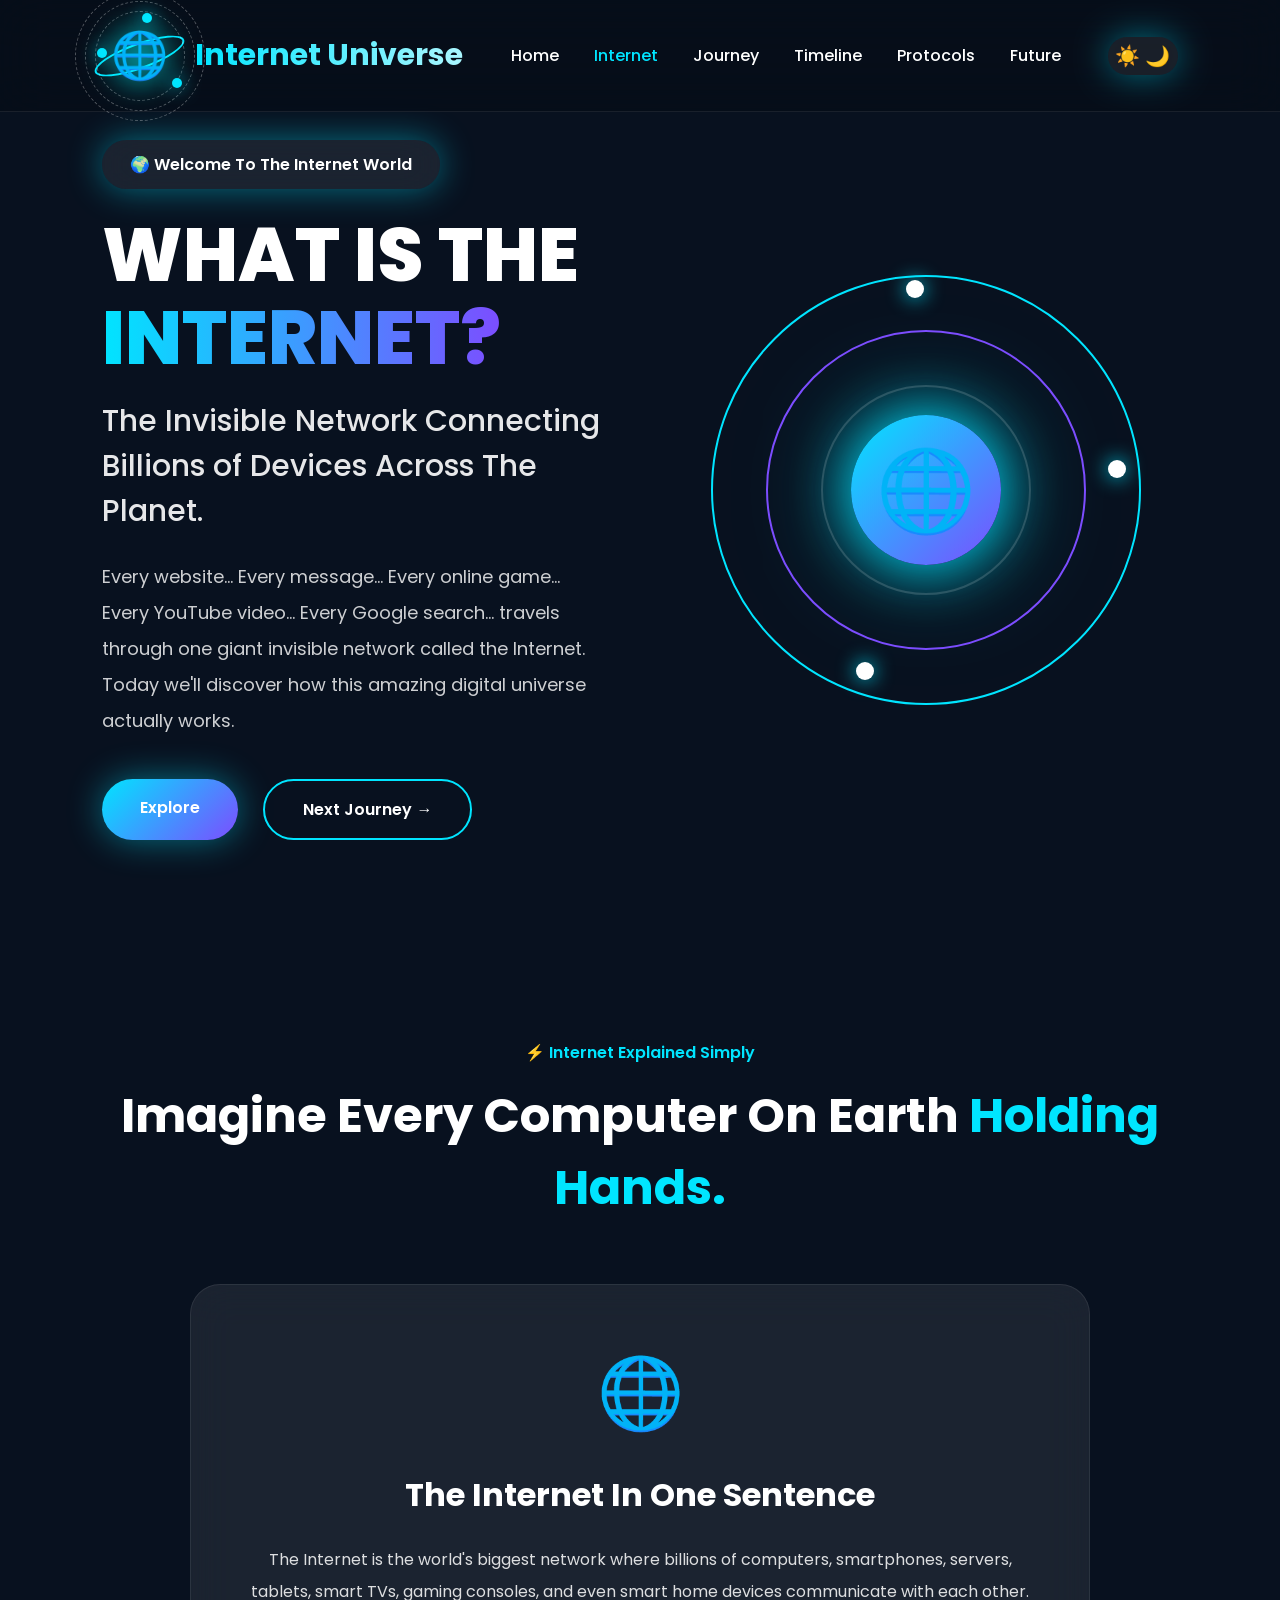
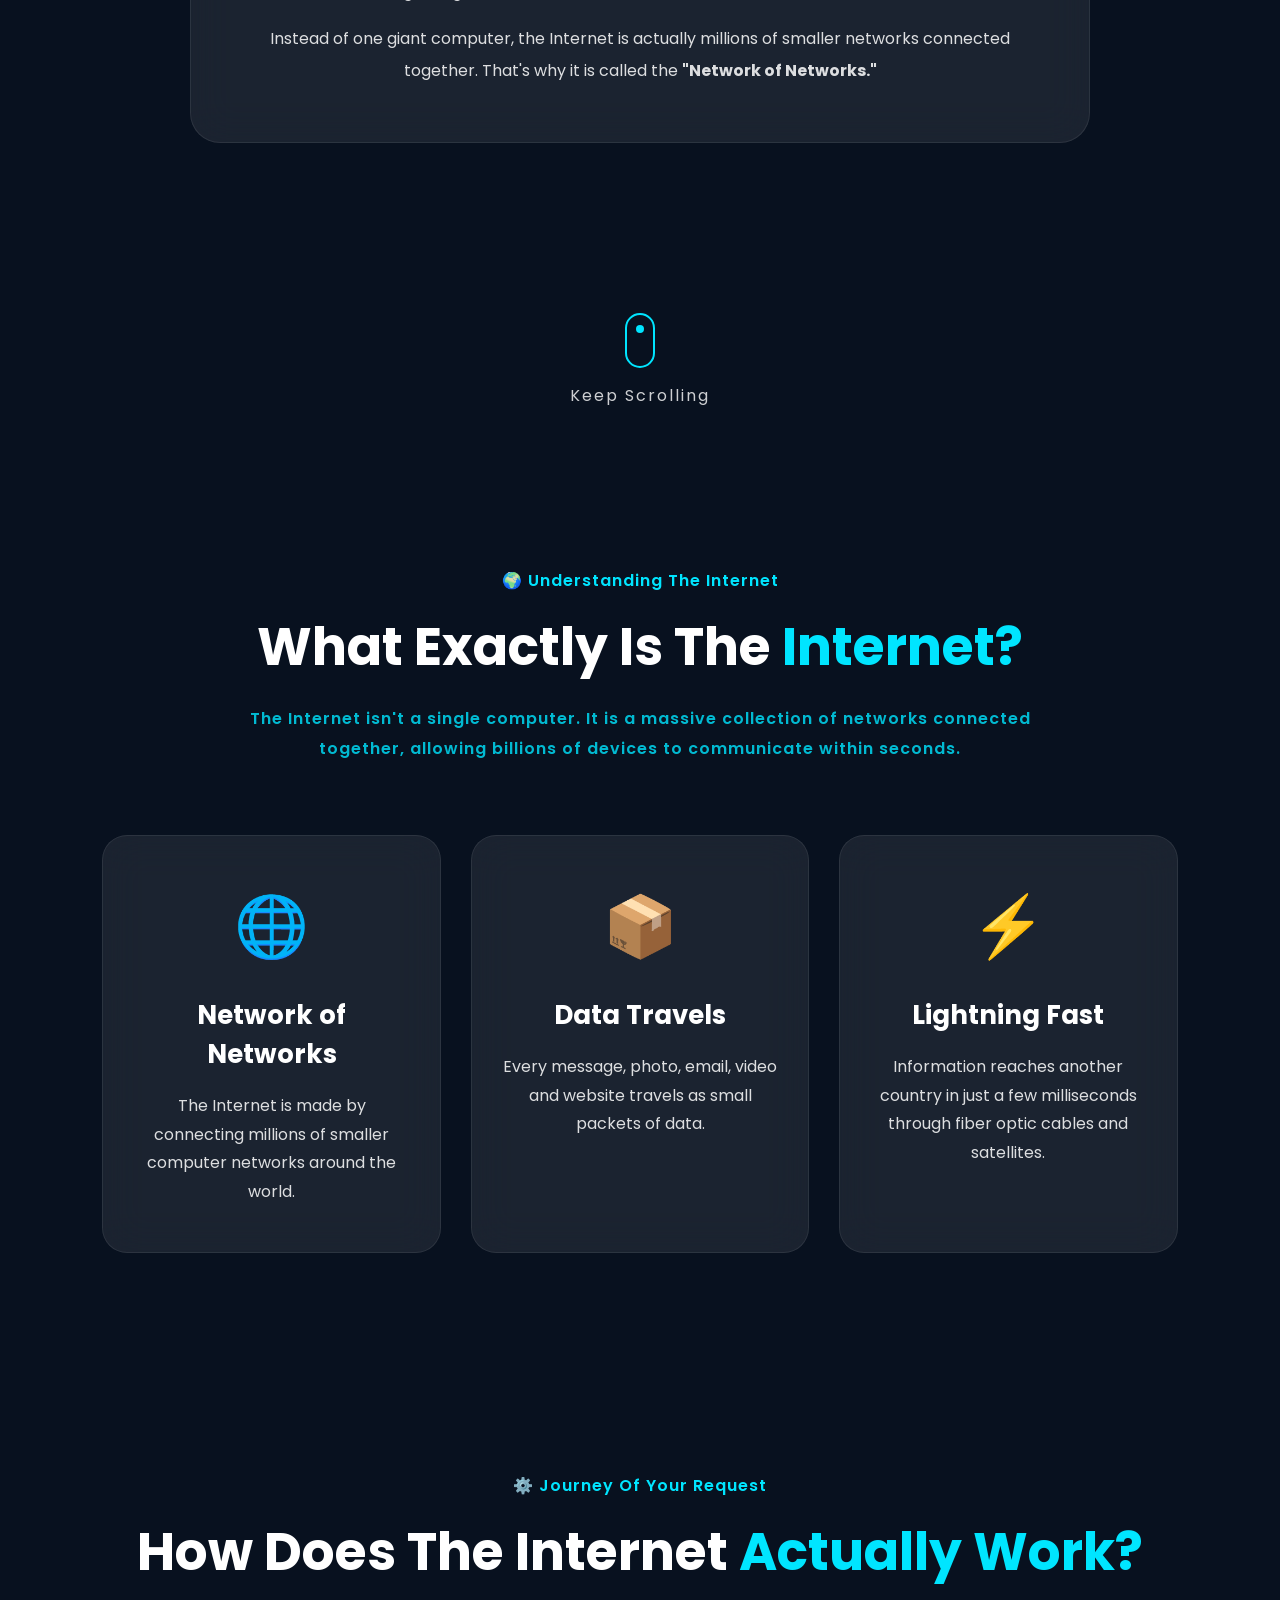
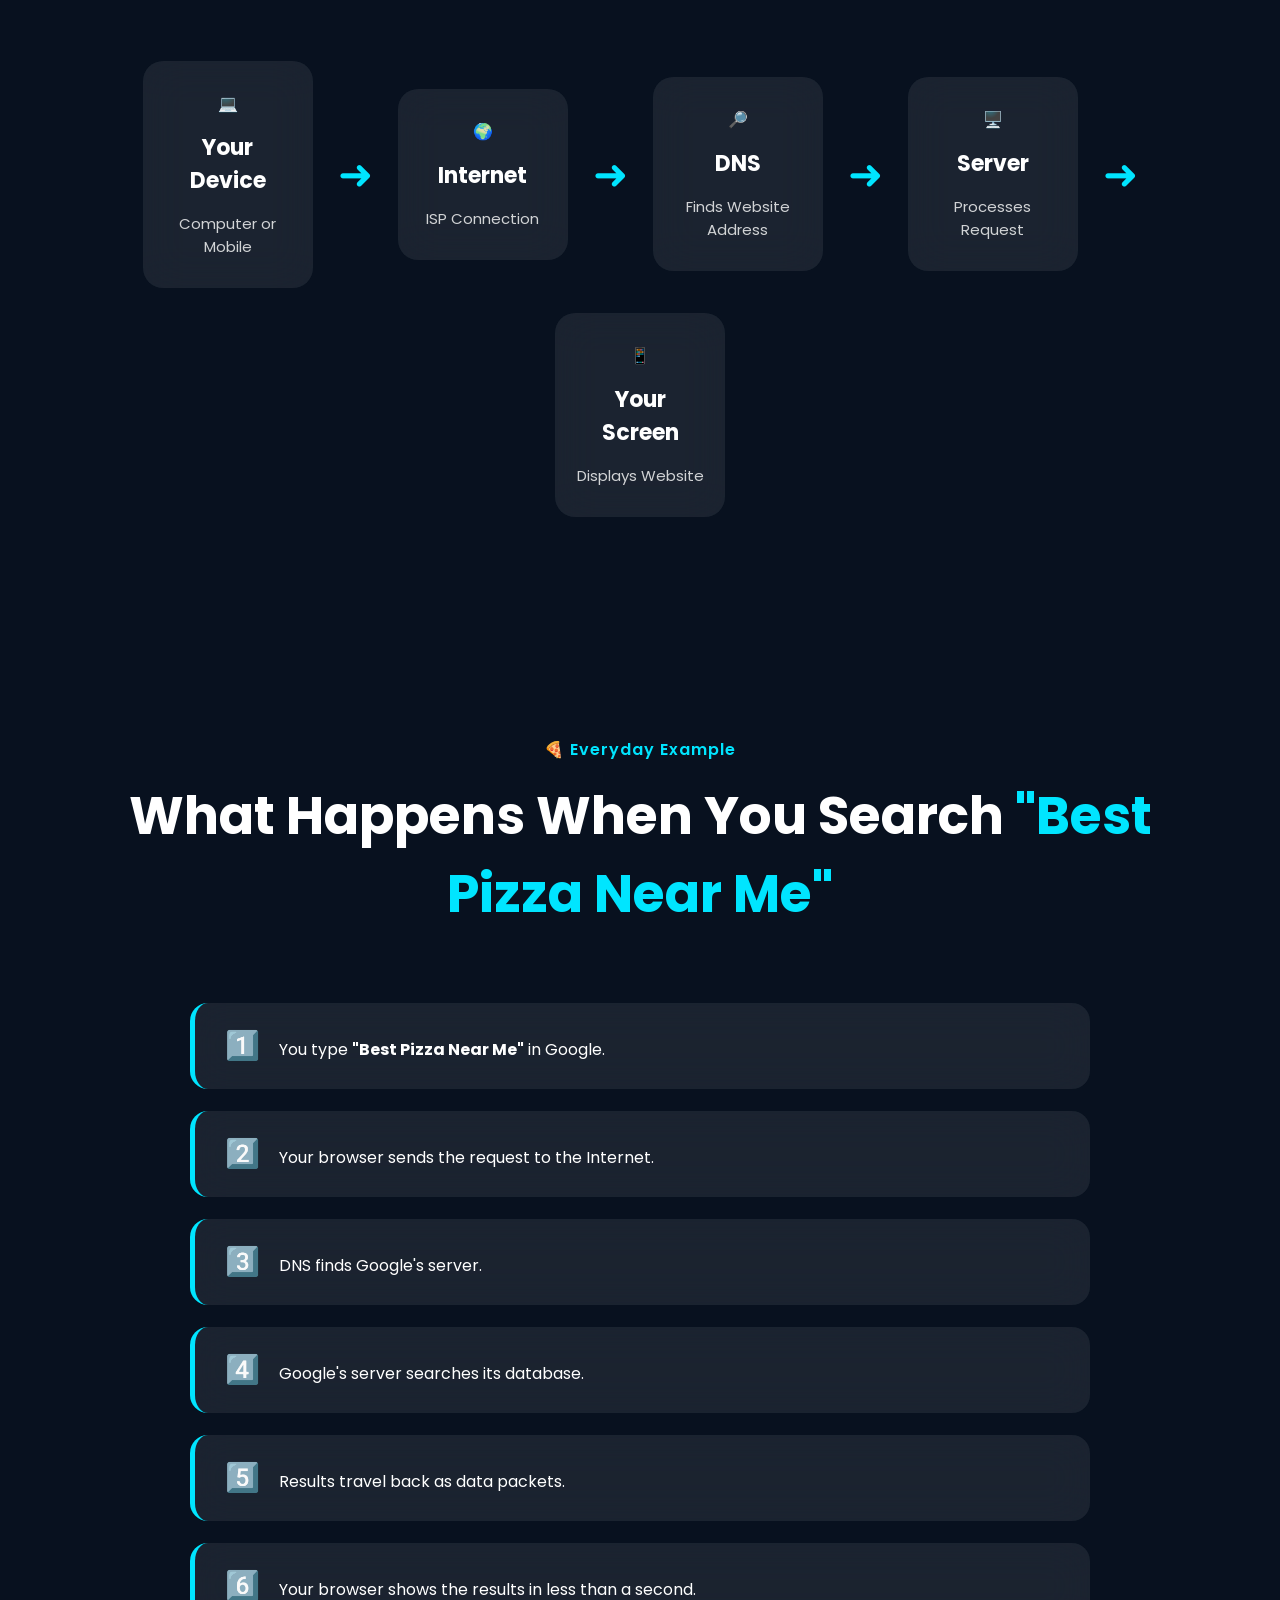
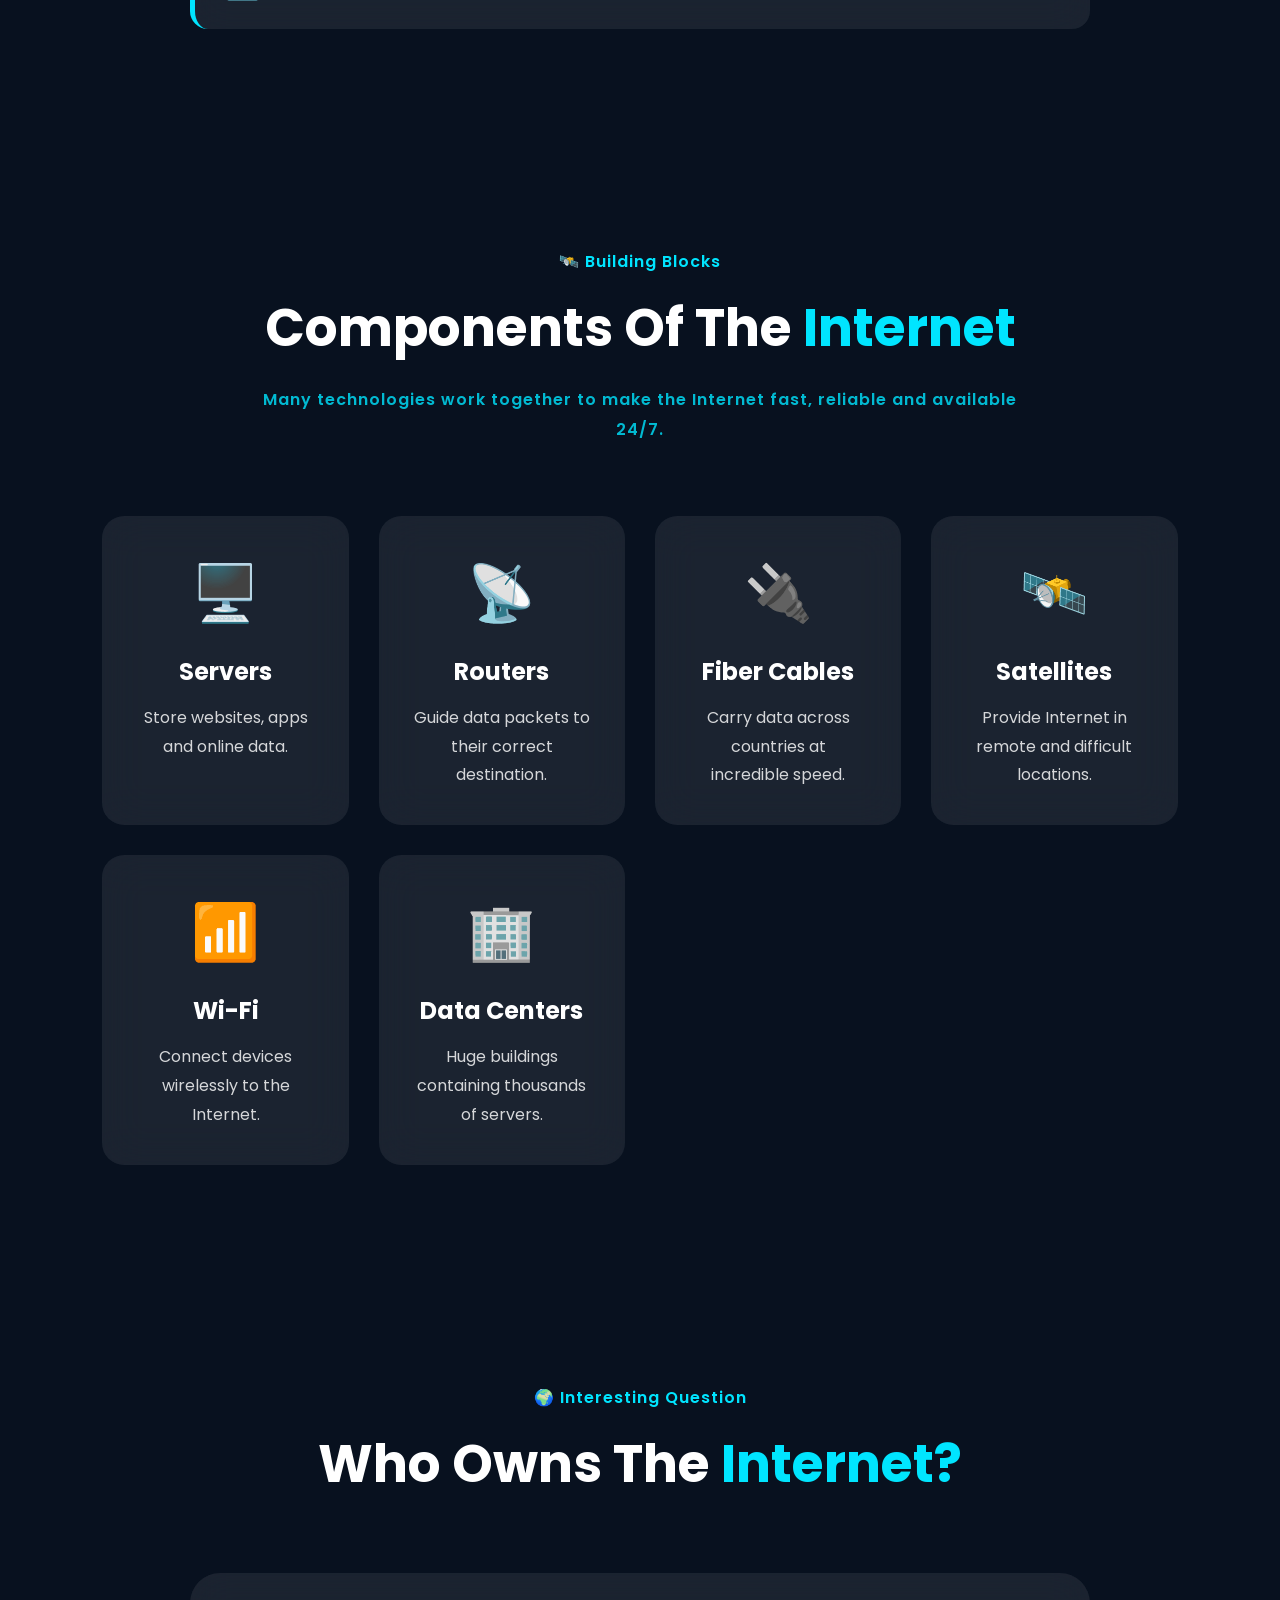
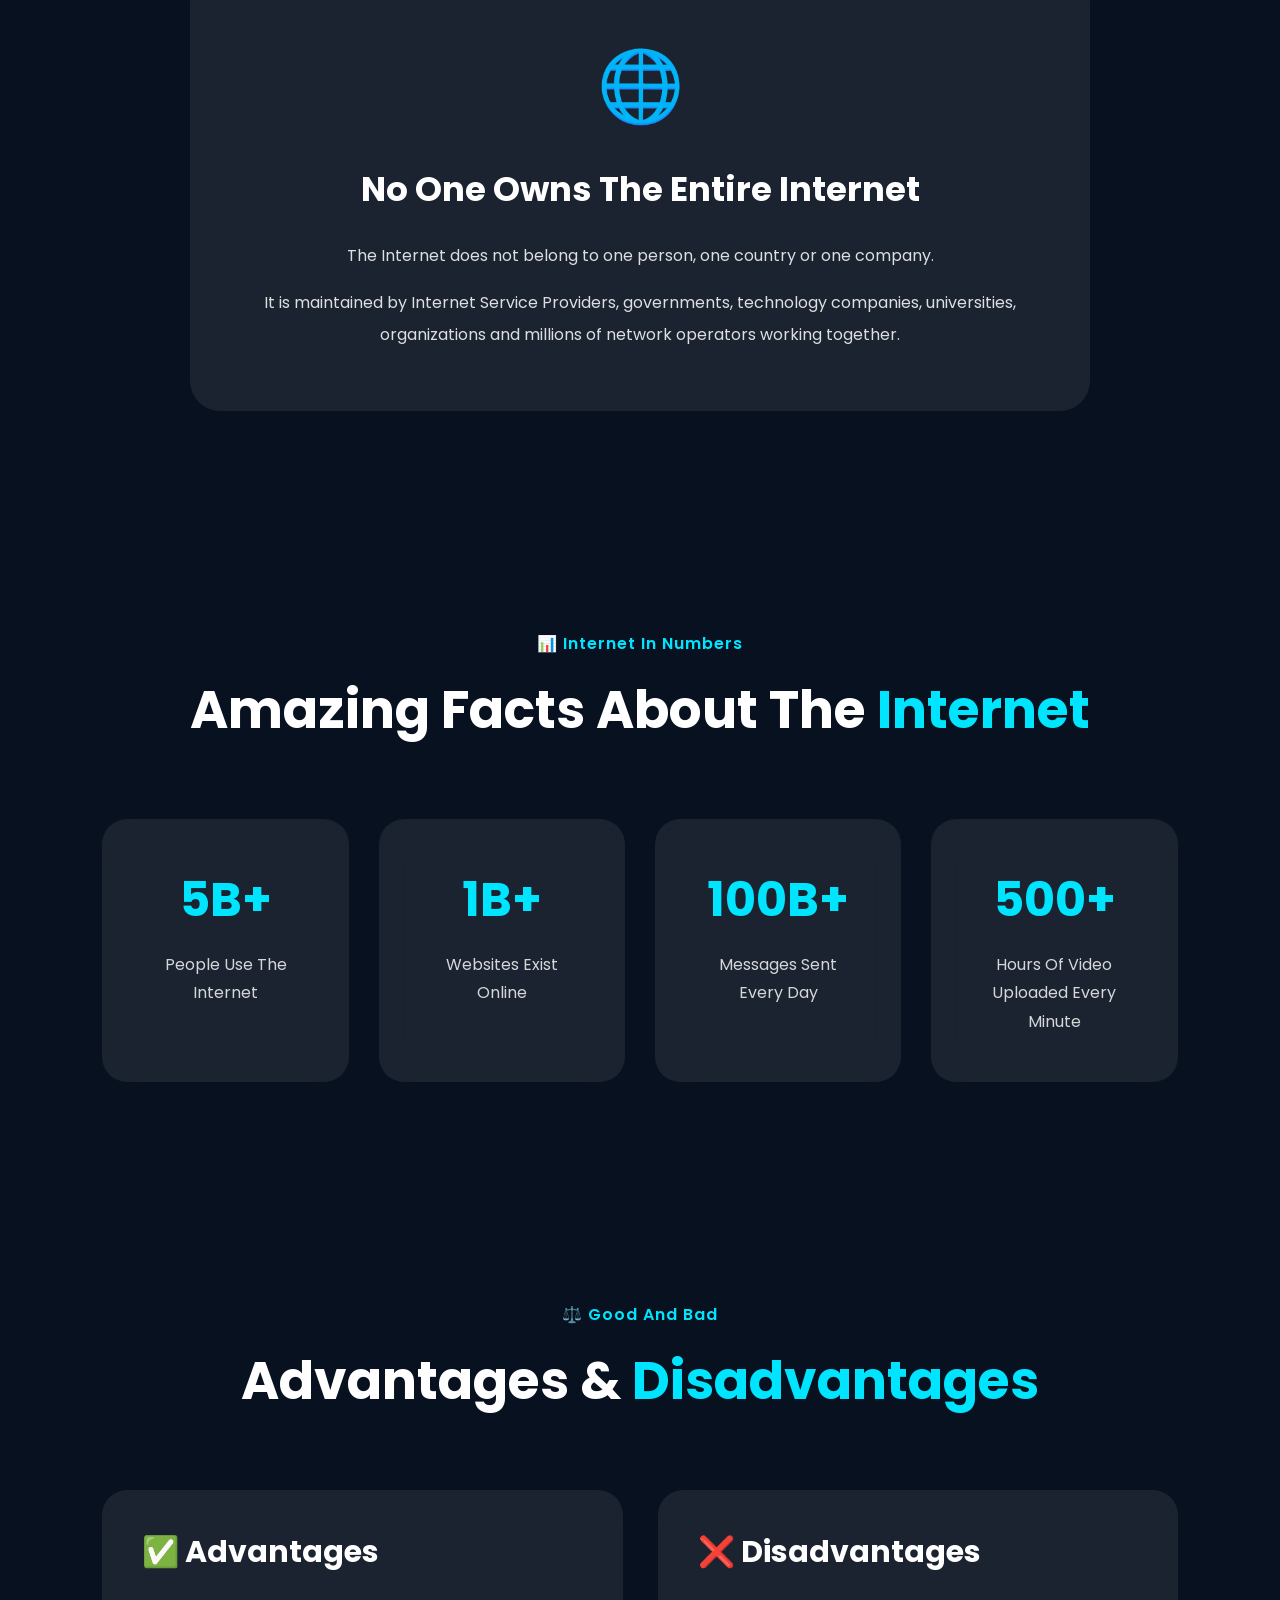
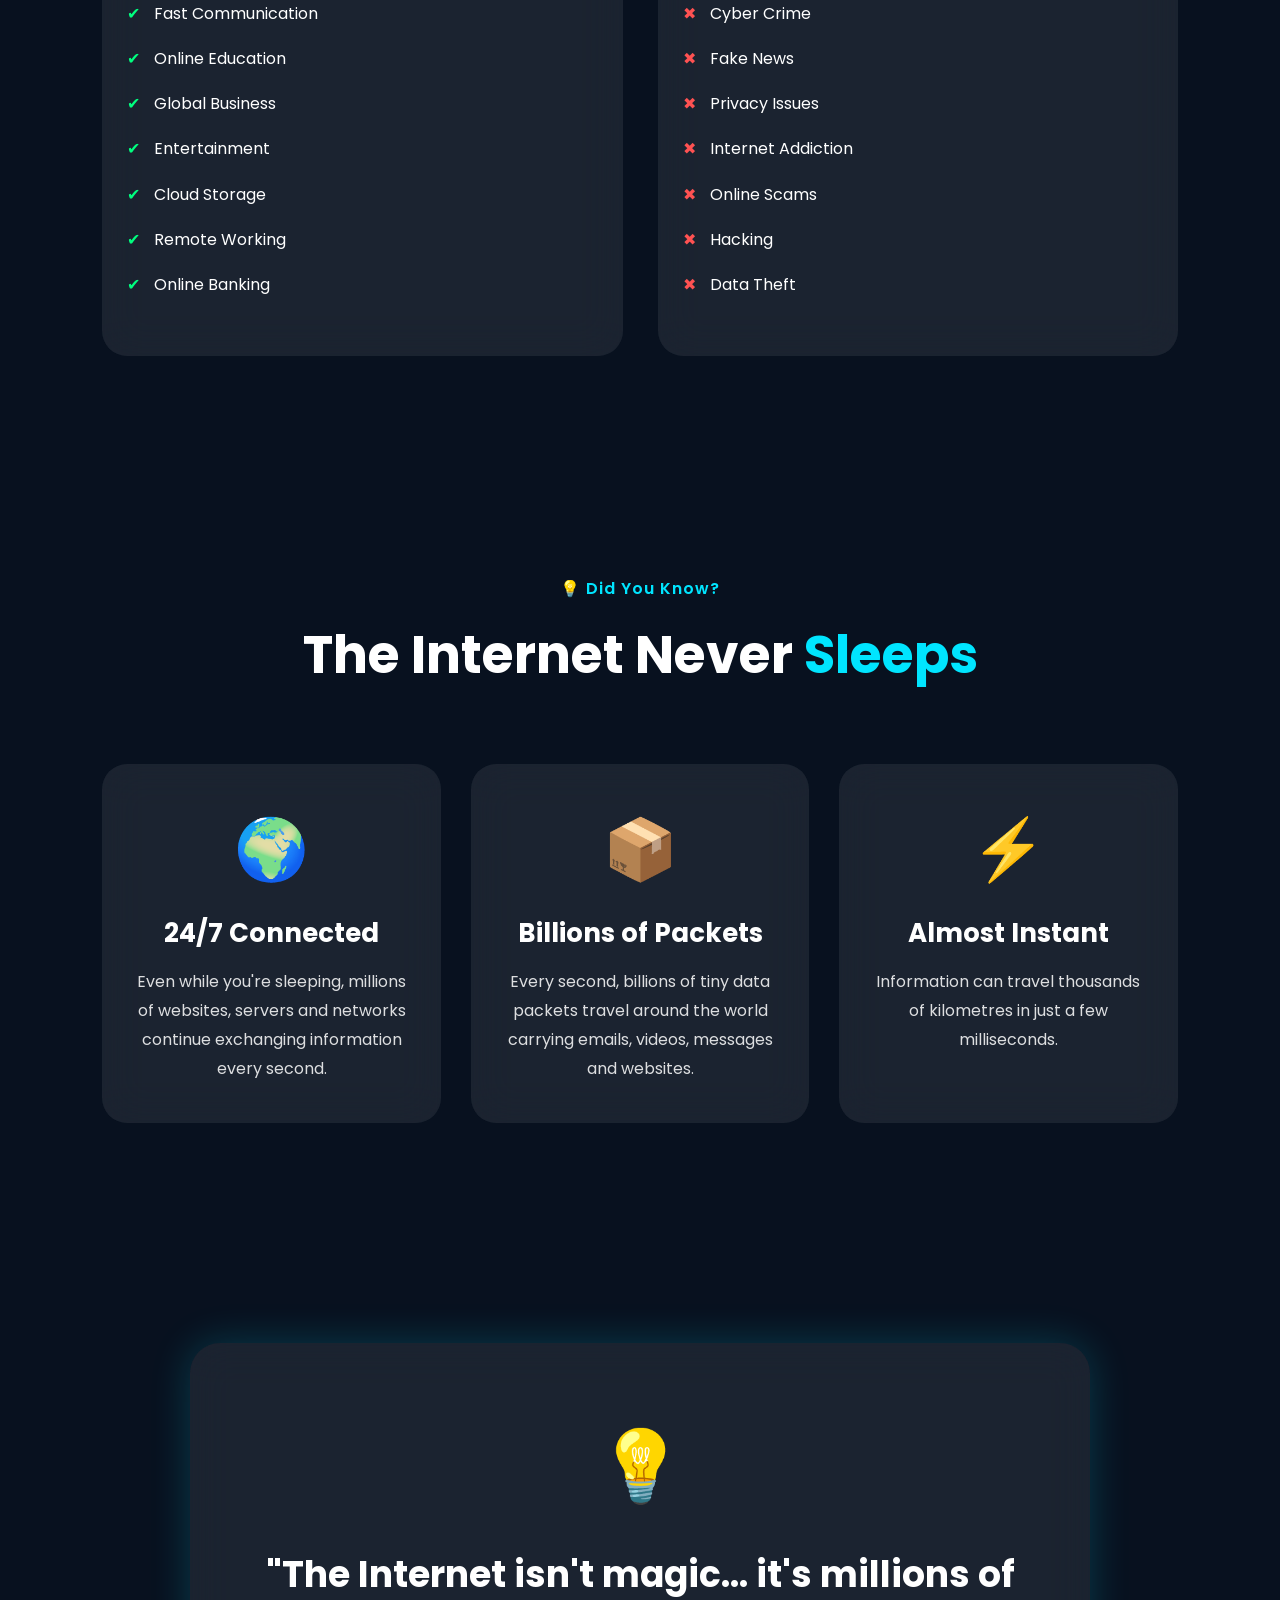
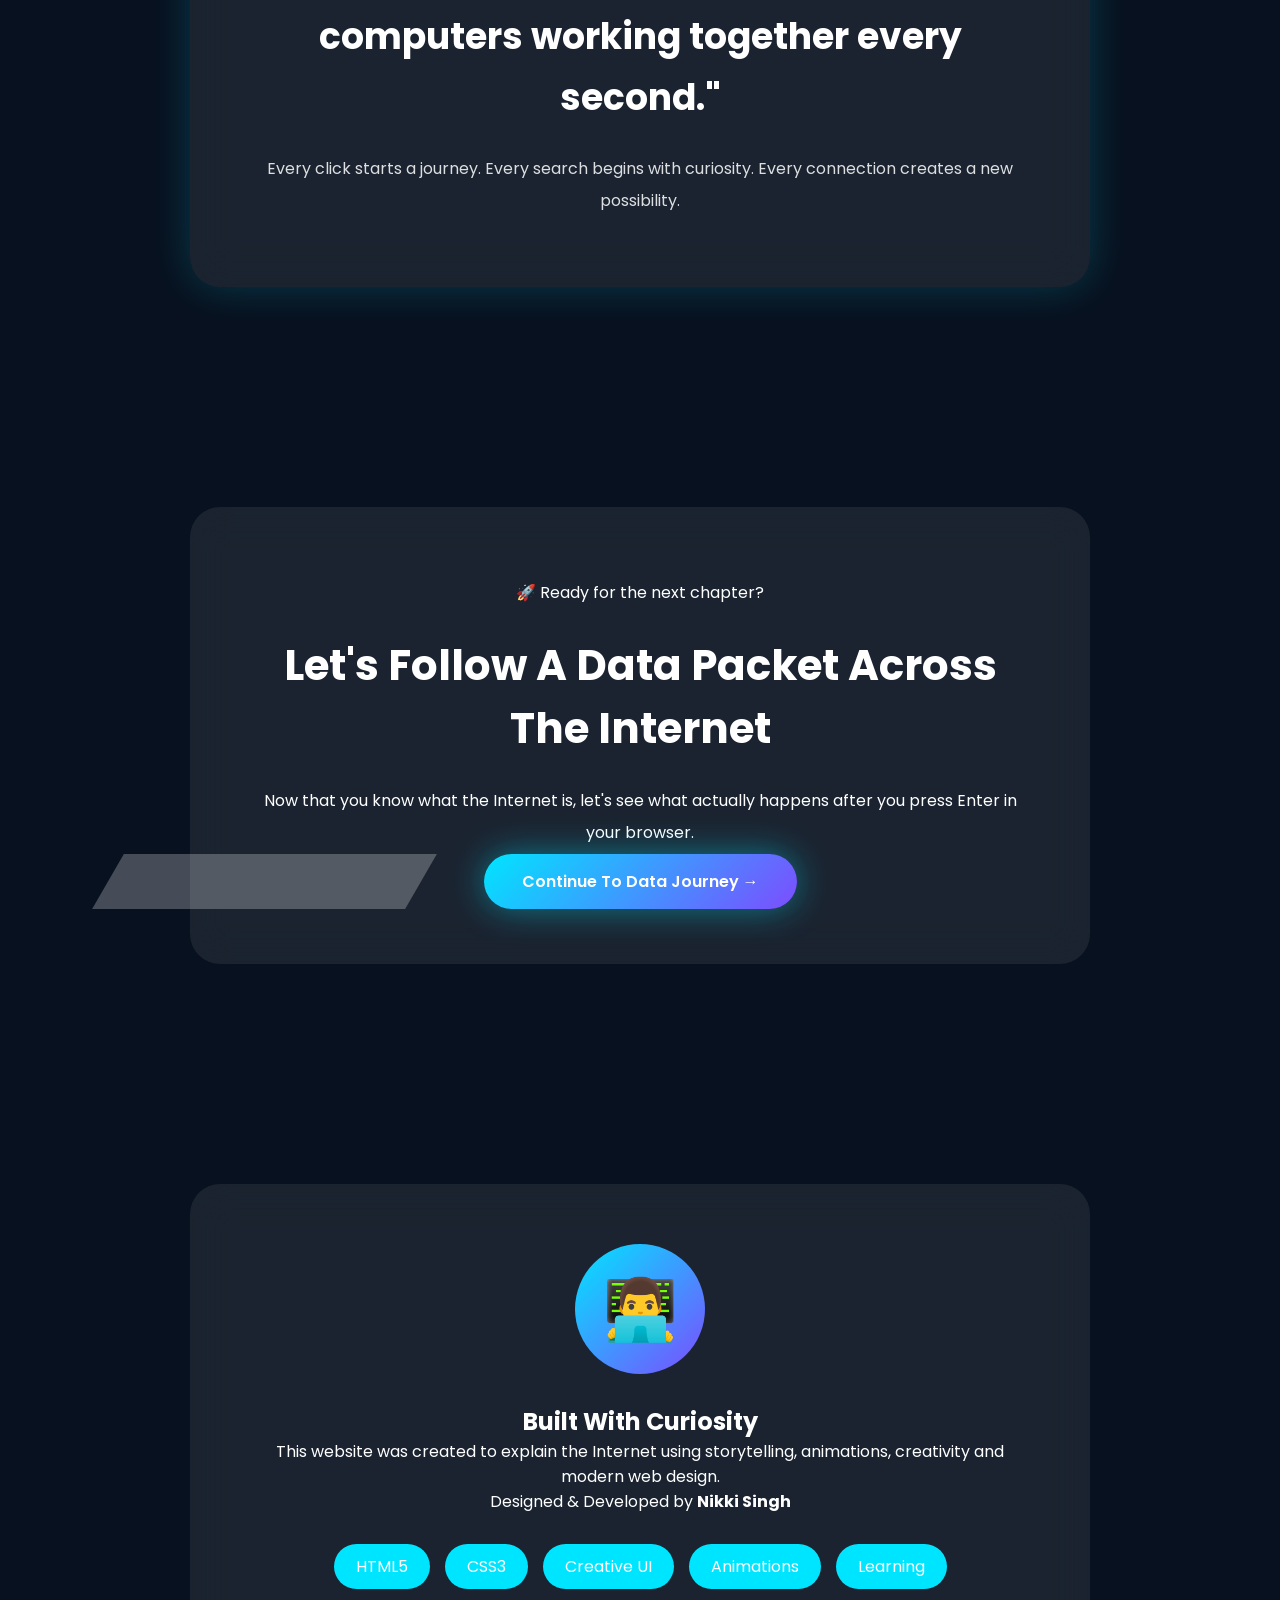
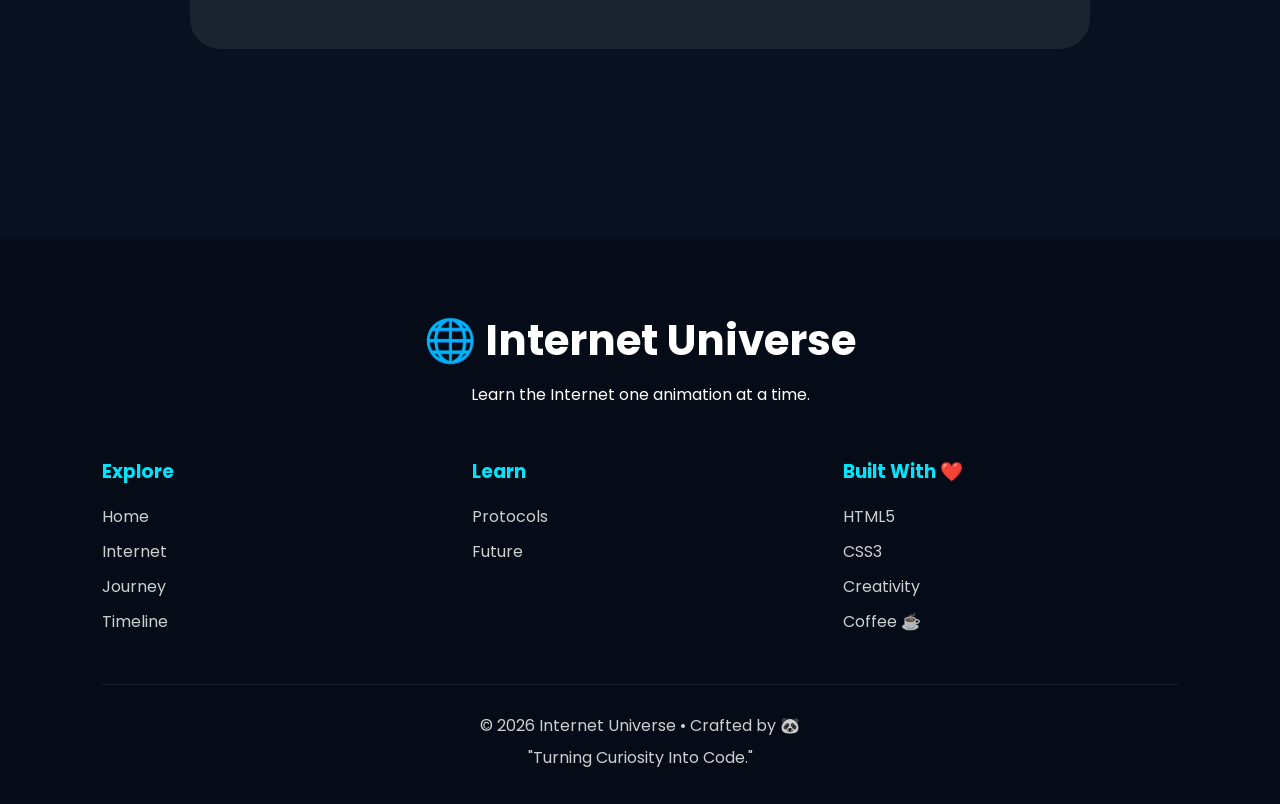
==== about.html @ eafb2537 "Add files via upload" ====
<!DOCTYPE html>
<html lang="en">

<head>
    <meta charset="UTF-8">
    <meta name="viewport" content="width=device-width, initial-scale=1.0">
    <title>What is Internet | Internet Universe</title>

    <link rel="stylesheet" href="about.css">
    <link rel="stylesheet" href="responsive.css">
</head>

<body>

    <!--=========================
            THEME TOGGLE
    ==========================-->

    <input type="checkbox" id="theme">

    <div class="website">

        <!--=========================
                HEADER
        ==========================-->

        <header>

            <nav class="navbar">

                <div class="logo">

                    <div class="planet">

                        <div class="ring"></div>

                        <div class="orbit orbit1"></div>
                        <div class="orbit orbit2"></div>
                        <div class="orbit orbit3"></div>

                        <span class="dot dot1"></span>
                        <span class="dot dot2"></span>
                        <span class="dot dot3"></span>

                        <h2>🌐</h2>

                    </div>

                    <h1>Internet Universe</h1>

                </div>

                <ul>

                    <li><a href="index.html">Home</a></li>

                    <li><a href="about.html" class="active">Internet</a></li>

                    <li><a href="data-travel.html">Journey</a></li>

                    <li><a href="timeline.html">Timeline</a></li>

                    <li><a href="protocols.html">Protocols</a></li>

                    <li><a href="future.html">Future</a></li>

                </ul>

                <label for="theme" class="theme-btn">
                    ☀️ 🌙
                </label>

            </nav>

        </header>

        <!--=========================
            ANIMATED BACKGROUND
        ==========================-->

        <section class="background">

            <span class="star s1"></span>
            <span class="star s2"></span>
            <span class="star s3"></span>
            <span class="star s4"></span>
            <span class="star s5"></span>
            <span class="star s6"></span>
            <span class="star s7"></span>
            <span class="star s8"></span>
            <span class="star s9"></span>
            <span class="star s10"></span>

            <div class="grid"></div>

            <div class="circle c1"></div>
            <div class="circle c2"></div>
            <div class="circle c3"></div>

        </section>

        <!--=========================
                HERO SECTION
        ==========================-->

        <section class="hero">

            <div class="hero-left">

                <p class="tag">
                    🌍 Welcome To The Internet World
                </p>

                <h1>
                    WHAT IS THE
                    <span>INTERNET?</span>
                </h1>

                <h2>
                    The Invisible Network Connecting Billions of Devices Across The Planet.
                </h2>

                <p class="description">

                    Every website...

                    Every message...

                    Every online game...

                    Every YouTube video...

                    Every Google search...

                    travels through one giant invisible network called the Internet.

                    Today we'll discover how this amazing digital universe actually works.

                </p>

                <div class="buttons">

                    <a href="#intro" class="btn explore">
                        Explore
                    </a>

                    <a href="data-travel.html" class="btn learn">
                        Next Journey →
                    </a>

                </div>

            </div>

            <div class="hero-right">

                <div class="internet-logo">

                    <div class="outer-ring"></div>

                    <div class="middle-ring"></div>

                    <div class="inner-ring"></div>

                    <div class="globe">
                        🌐
                    </div>

                    <div class="satellite sat1"></div>
                    <div class="satellite sat2"></div>
                    <div class="satellite sat3"></div>

                </div>

            </div>

        </section>

        <!--=========================
        INTERNET IN ONE SENTENCE
        ==========================-->

        <section class="intro" id="intro">

            <div class="intro-heading">

                <p>⚡ Internet Explained Simply</p>

                <h2>

                    Imagine Every Computer On Earth

                    <span>Holding Hands.</span>

                </h2>

            </div>

            <div class="intro-card">

                <div class="intro-icon">
                    🌐
                </div>

                <h3>
                    The Internet In One Sentence
                </h3>

                <p>

                    The Internet is the world's biggest network where billions of computers,
                    smartphones, servers, tablets, smart TVs, gaming consoles, and even smart
                    home devices communicate with each other.

                </p>

                <p>

                    Instead of one giant computer, the Internet is actually millions of smaller
                    networks connected together. That's why it is called the
                    <strong>"Network of Networks."</strong>

                </p>

            </div>

        </section>

        <!--=========================
            SCROLL INDICATOR
        ==========================-->

        <div class="scroll">

            <span></span>

            <p>Keep Scrolling</p>

        </div>

        <!-- ABOUT PAGE PART 2 STARTS FROM HERE -->
         <!--=========================================
        WHAT IS INTERNET?
==========================================-->

<section class="what-internet">

    <div class="section-heading">

        <p>🌍 Understanding The Internet</p>

        <h2>
            What Exactly Is The
            <span>Internet?</span>
        </h2>

        <p class="section-text">

            The Internet isn't a single computer.

            It is a massive collection of networks connected together,
            allowing billions of devices to communicate within seconds.

        </p>

    </div>

    <div class="internet-grid">

        <div class="internet-card">

            <div class="card-icon">
                🌐
            </div>

            <h3>Network of Networks</h3>

            <p>

                The Internet is made by connecting millions of smaller
                computer networks around the world.

            </p>

        </div>

        <div class="internet-card">

            <div class="card-icon">
                📦
            </div>

            <h3>Data Travels</h3>

            <p>

                Every message,
                photo,
                email,
                video and website
                travels as small packets of data.

            </p>

        </div>

        <div class="internet-card">

            <div class="card-icon">
                ⚡
            </div>

            <h3>Lightning Fast</h3>

            <p>

                Information reaches another country
                in just a few milliseconds through
                fiber optic cables and satellites.

            </p>

        </div>

    </div>

</section>

<!--=========================================
        HOW INTERNET WORKS
==========================================-->

<section class="internet-work">

    <div class="section-heading">

        <p>⚙️ Journey Of Your Request</p>

        <h2>

            How Does The Internet
            <span>Actually Work?</span>

        </h2>

    </div>

    <div class="flow">

        <div class="flow-box">
            💻
            <h3>Your Device</h3>
            <p>Computer or Mobile</p>
        </div>

        <div class="arrow">➜</div>

        <div class="flow-box">
            🌍
            <h3>Internet</h3>
            <p>ISP Connection</p>
        </div>

        <div class="arrow">➜</div>

        <div class="flow-box">
            🔎
            <h3>DNS</h3>
            <p>Finds Website Address</p>
        </div>

        <div class="arrow">➜</div>

        <div class="flow-box">
            🖥️
            <h3>Server</h3>
            <p>Processes Request</p>
        </div>

        <div class="arrow">➜</div>

        <div class="flow-box">
            📱
            <h3>Your Screen</h3>
            <p>Displays Website</p>
        </div>

    </div>

</section>

<!--=========================================
        REAL LIFE EXAMPLE
==========================================-->

<section class="real-example">

    <div class="section-heading">

        <p>🍕 Everyday Example</p>

        <h2>

            What Happens When You Search

            <span>"Best Pizza Near Me"</span>

        </h2>

    </div>

    <div class="example-card">

        <div class="step">
            <span>1️⃣</span>
            You type <b>"Best Pizza Near Me"</b>
            in Google.
        </div>

        <div class="step">
            <span>2️⃣</span>
            Your browser sends the request
            to the Internet.
        </div>

        <div class="step">
            <span>3️⃣</span>
            DNS finds Google's server.
        </div>

        <div class="step">
            <span>4️⃣</span>
            Google's server searches
            its database.
        </div>

        <div class="step">
            <span>5️⃣</span>
            Results travel back as data packets.
        </div>

        <div class="step">
            <span>6️⃣</span>
            Your browser shows the results
            in less than a second.
        </div>

    </div>

</section>

<!--============ PART 3 STARTS HERE ============-->


<!--=========================================
        COMPONENTS OF INTERNET
==========================================-->

<section class="components">

    <div class="section-heading">

        <p>🛰️ Building Blocks</p>

        <h2>
            Components Of The
            <span>Internet</span>
        </h2>

        <p class="section-text">
            Many technologies work together to make the Internet fast,
            reliable and available 24/7.
        </p>

    </div>

    <div class="component-grid">

        <div class="component-card">
            <div class="icon">🖥️</div>
            <h3>Servers</h3>
            <p>Store websites, apps and online data.</p>
        </div>

        <div class="component-card">
            <div class="icon">📡</div>
            <h3>Routers</h3>
            <p>Guide data packets to their correct destination.</p>
        </div>

        <div class="component-card">
            <div class="icon">🔌</div>
            <h3>Fiber Cables</h3>
            <p>Carry data across countries at incredible speed.</p>
        </div>

        <div class="component-card">
            <div class="icon">🛰️</div>
            <h3>Satellites</h3>
            <p>Provide Internet in remote and difficult locations.</p>
        </div>

        <div class="component-card">
            <div class="icon">📶</div>
            <h3>Wi-Fi</h3>
            <p>Connect devices wirelessly to the Internet.</p>
        </div>

        <div class="component-card">
            <div class="icon">🏢</div>
            <h3>Data Centers</h3>
            <p>Huge buildings containing thousands of servers.</p>
        </div>

    </div>

</section>

<!--=========================================
        WHO OWNS INTERNET
==========================================-->

<section class="ownership">

    <div class="section-heading">

        <p>🌍 Interesting Question</p>

        <h2>

            Who Owns The
            <span>Internet?</span>

        </h2>

    </div>

    <div class="owner-card">

        <div class="owner-icon">
            🌐
        </div>

        <h3>No One Owns The Entire Internet</h3>

        <p>

            The Internet does not belong to one person,
            one country or one company.

        </p>

        <p>

            It is maintained by Internet Service Providers,
            governments,
            technology companies,
            universities,
            organizations and millions of network operators
            working together.

        </p>

    </div>

</section>

<!--=========================================
        AMAZING INTERNET FACTS
==========================================-->

<section class="facts">

    <div class="section-heading">

        <p>📊 Internet In Numbers</p>

        <h2>

            Amazing Facts About The

            <span>Internet</span>

        </h2>

    </div>

    <div class="facts-grid">

        <div class="fact-card">

            <h2>5B+</h2>

            <p>People Use The Internet</p>

        </div>

        <div class="fact-card">

            <h2>1B+</h2>

            <p>Websites Exist Online</p>

        </div>

        <div class="fact-card">

            <h2>100B+</h2>

            <p>Messages Sent Every Day</p>

        </div>

        <div class="fact-card">

            <h2>500+</h2>

            <p>Hours Of Video Uploaded Every Minute</p>

        </div>

    </div>

</section>

<!--=========================================
    ADVANTAGES VS DISADVANTAGES
==========================================-->

<section class="pros-cons">

    <div class="section-heading">

        <p>⚖️ Good And Bad</p>

        <h2>

            Advantages &
            <span>Disadvantages</span>

        </h2>

    </div>

    <div class="compare">

        <div class="advantages">

            <h3>✅ Advantages</h3>

            <ul>

                <li>Fast Communication</li>

                <li>Online Education</li>

                <li>Global Business</li>

                <li>Entertainment</li>

                <li>Cloud Storage</li>

                <li>Remote Working</li>

                <li>Online Banking</li>

            </ul>

        </div>

        <div class="disadvantages">

            <h3>❌ Disadvantages</h3>

            <ul>

                <li>Cyber Crime</li>

                <li>Fake News</li>

                <li>Privacy Issues</li>

                <li>Internet Addiction</li>

                <li>Online Scams</li>

                <li>Hacking</li>

                <li>Data Theft</li>

            </ul>

        </div>

    </div>

</section>

<!--=========================
      PART 4 STARTS HERE
==========================-->

<!--=========================================
            DID YOU KNOW?
==========================================-->

<section class="did-you-know">

    <div class="section-heading">

        <p>💡 Did You Know?</p>

        <h2>

            The Internet Never

            <span>Sleeps</span>

        </h2>

    </div>

    <div class="facts-container">

        <div class="fact-box">

            <div class="fact-icon">🌍</div>

            <h3>24/7 Connected</h3>

            <p>

                Even while you're sleeping,
                millions of websites,
                servers and networks continue
                exchanging information every second.

            </p>

        </div>

        <div class="fact-box">

            <div class="fact-icon">📦</div>

            <h3>Billions of Packets</h3>

            <p>

                Every second,
                billions of tiny data packets
                travel around the world carrying
                emails,
                videos,
                messages and websites.

            </p>

        </div>

        <div class="fact-box">

            <div class="fact-icon">⚡</div>

            <h3>Almost Instant</h3>

            <p>

                Information can travel
                thousands of kilometres
                in just a few milliseconds.

            </p>

        </div>

    </div>

</section>

<!--=========================================
            DIGITAL QUOTE
==========================================-->

<section class="digital-quote">

    <div class="quote-box">

        <span class="quote-icon">💡</span>

        <h2>

            "The Internet isn't magic...

            it's millions of computers

            working together

            every second."

        </h2>

        <p>

            Every click starts a journey.

            Every search begins with curiosity.

            Every connection creates a new possibility.

        </p>

    </div>

</section>

<!--=========================================
        CONTINUE JOURNEY
==========================================-->

<section class="next-page">

    <div class="next-card">

        <p>

            🚀 Ready for the next chapter?

        </p>

        <h2>

            Let's Follow A Data Packet

            Across The Internet

        </h2>

        <p>

            Now that you know what the Internet is,
            let's see what actually happens
            after you press Enter in your browser.

        </p>

        <a href="data-travel.html" class="btn explore">

            Continue To Data Journey →

        </a>

    </div>

</section>

<!--=========================================
            DEVELOPER
==========================================-->

<section class="developer">

    <div class="developer-card">

        <div class="developer-avatar">

            👨‍💻

        </div>

        <h2>

            Built With Curiosity

        </h2>

        <p>

            This website was created
            to explain the Internet
            using storytelling,
            animations,
            creativity
            and modern web design.

        </p>

        <p>

            Designed & Developed by

            <strong>Nikki Singh</strong>

        </p>

        <div class="developer-tags">

            <span>HTML5</span>

            <span>CSS3</span>

            <span>Creative UI</span>

            <span>Animations</span>

            <span>Learning</span>

        </div>

    </div>

</section>

<!--=========================================
                FOOTER
==========================================-->

<footer class="footer">

    <div class="footer-top">

        <h2>

            🌐 Internet Universe

        </h2>

        <p>

            Learn the Internet

            one animation at a time.

        </p>

    </div>

    <div class="footer-links">

        <div>

            <h3>Explore</h3>

            <a href="index.html">Home</a>
            <a href="about.html">Internet</a>
            <a href="data-travel.html">Journey</a>
            <a href="timeline.html">Timeline</a>

        </div>

        <div>

            <h3>Learn</h3>

            <a href="protocols.html">Protocols</a>
            <a href="future.html">Future</a>
          

        </div>

        <div>

            <h3>Built With ❤️</h3>

            <p>HTML5</p>
            <p>CSS3</p>
            <p>Creativity</p>
            <p>Coffee ☕</p>

        </div>

    </div>

    <div class="footer-bottom">

        <p>

            © 2026 Internet Universe

            • Crafted by

            <strong>🐼</strong>

        </p>

        <p>

            "Turning Curiosity Into Code."

        </p>

    </div>

</footer>

</div>

</body>

</html>
---- about.css ----
/*=================================
        GOOGLE FONT
=================================*/

@import url('https://fonts.googleapis.com/css2?family=Poppins:wght@300;400;500;600;700;800&display=swap');

/*=================================
            RESET
=================================*/

*{
margin:0;
padding:0;
box-sizing:border-box;
font-family:'Poppins',sans-serif;
scroll-behavior:smooth;
}

body{
overflow-x:hidden;
background:#08111f;
color:#fff;
}

a{
text-decoration:none;
color:inherit;
}

li{
list-style:none;
}

img{
max-width:100%;
display:block;
}

#theme{
display:none;
}

/*=================================
        COLOR VARIABLES
=================================*/

.website{

--bg:#08111f;
--bg2:#071a30;
--text:#ffffff;

--card:rgba(255,255,255,.08);

--main:#00e5ff;

--second:#7c4dff;

--shadow:0 0 35px rgba(0,229,255,.45);

background:linear-gradient(-45deg,#08111f,#102446,#07111f,#0d2242);
background-size:400% 400%;
animation:bgMove 18s linear infinite;

min-height:100vh;
position:relative;
overflow:hidden;

transition:1s;

}

/*=================================
        DAY MODE
=================================*/

#theme:checked~.website{

--bg:#eef9ff;
--bg2:#ffffff;

--text:#111;

--card:rgba(255,255,255,.8);

--main:#0a8cff;

--second:#ff9800;

background:linear-gradient(-45deg,#b8ecff,#ffffff,#dff8ff,#b8ecff);

}

/*=================================
        BODY
=================================*/

.website{

background:var(--bg);

color:var(--text);

}

/*=================================
        HEADER
=================================*/

header{

position:fixed;

top:0;
left:0;

width:100%;

padding:18px 8%;

z-index:1000;

backdrop-filter:blur(25px);

background:rgba(0,0,0,.18);

border-bottom:1px solid rgba(255,255,255,.08);

}

/*=================================
        NAVBAR
=================================*/

.navbar{

display:flex;

justify-content:space-between;

align-items:center;

}

.logo{

display:flex;

align-items:center;

gap:18px;

}

.logo h1{

font-size:30px;

font-weight:700;

background:linear-gradient(90deg,var(--main),#fff,var(--second));

background-size:300%;

-webkit-background-clip:text;

color:transparent;

animation:textGlow 6s linear infinite;

}

/*=================================
        PLANET
=================================*/

.planet{

position:relative;

width:75px;

height:75px;

display:flex;

justify-content:center;

align-items:center;

animation:float 5s ease-in-out infinite;

}

.planet h2{

font-size:46px;

animation:rotate 10s linear infinite;

filter:drop-shadow(0 0 15px cyan);

}

.ring{

position:absolute;

width:95px;

height:26px;

border:2px solid var(--main);

border-radius:50%;

transform:rotate(-20deg);

animation:ringRotate 8s linear infinite;

}

.orbit{

position:absolute;

border:1px dashed rgba(255,255,255,.3);

border-radius:50%;

}

.orbit1{

width:90px;
height:90px;

animation:rotate 10s linear infinite;

}

.orbit2{

width:110px;
height:110px;

animation:rotate 15s linear infinite reverse;

}

.orbit3{

width:130px;
height:130px;

animation:rotate 20s linear infinite;

}

.dot{

position:absolute;

width:10px;
height:10px;

background:var(--main);

border-radius:50%;

box-shadow:0 0 18px var(--main);

}

.dot1{

top:-5px;
left:40px;

}

.dot2{

bottom:5px;
right:-5px;

}

.dot3{

bottom:35px;
left:-5px;

}

/*=================================
        NAV LINKS
=================================*/

.navbar ul{

display:flex;

gap:35px;

}

.navbar a{

position:relative;

font-weight:500;

transition:.4s;

}

.navbar a:hover,

.active{

color:var(--main);

}

.navbar a::after{

content:"";

position:absolute;

left:0;

bottom:-6px;

width:0;

height:2px;

background:var(--main);

transition:.4s;

}

.navbar a:hover::after,

.active::after{

width:100%;

}

/*=================================
        THEME BUTTON
=================================*/

.theme-btn{

width:70px;

height:38px;

display:flex;

justify-content:center;

align-items:center;

cursor:pointer;

border-radius:40px;

background:var(--card);

backdrop-filter:blur(20px);

box-shadow:var(--shadow);

transition:.4s;

font-size:20px;

}

.theme-btn:hover{

transform:scale(1.08);

}

/*=================================
    BACKGROUND
=================================*/

.background{

position:fixed;

inset:0;

overflow:hidden;

pointer-events:none;

z-index:-1;

}

/*=================================
        STARS
=================================*/

.star{

position:absolute;

width:4px;

height:4px;

background:#fff;

border-radius:50%;

animation:twinkle 2s infinite alternate;

}

.s1{top:8%;left:8%;}
.s2{top:16%;left:82%;}
.s3{top:30%;left:22%;}
.s4{top:48%;left:72%;}
.s5{top:65%;left:10%;}
.s6{top:80%;left:55%;}
.s7{top:25%;left:60%;}
.s8{top:90%;left:88%;}
.s9{top:50%;left:35%;}
.s10{top:12%;left:45%;}

/*=================================
        GRID
=================================*/

.grid{

position:absolute;

inset:0;

background-image:

linear-gradient(rgba(255,255,255,.04) 1px,transparent 1px),

linear-gradient(90deg,rgba(255,255,255,.04) 1px,transparent 1px);

background-size:70px 70px;

opacity:.4;

animation:gridMove 12s linear infinite;

}

/*=================================
        GLOW CIRCLES
=================================*/

.circle{

position:absolute;

border-radius:50%;

filter:blur(120px);

opacity:.35;

animation:float 10s ease-in-out infinite;

}

.c1{

width:280px;
height:280px;

background:#00e5ff;

top:80px;
left:-100px;

}

.c2{

width:320px;
height:320px;

background:#7c4dff;

right:-120px;
top:120px;

}

.c3{

width:260px;
height:260px;

background:#00ff99;

left:40%;
bottom:-80px;

}

/*=================================
        HERO
=================================*/

.hero{

min-height:100vh;

display:flex;

justify-content:space-between;

align-items:center;

gap:70px;

padding:140px 8% 80px;

}

.hero-left,
.hero-right{

flex:1;

}

/*=================================
        HERO LEFT
=================================*/

.tag{
display:inline-block;
padding:12px 28px;
border-radius:40px;
background:var(--card);
backdrop-filter:blur(20px);
box-shadow:var(--shadow);
margin-bottom:25px;
font-weight:600;
animation:float 4s ease-in-out infinite;
}

.hero-left h1{
font-size:75px;
line-height:1.1;
margin-bottom:20px;
font-weight:800;
}

.hero-left h1 span{
background:linear-gradient(90deg,var(--main),var(--second));
-webkit-background-clip:text;
color:transparent;
}

.hero-left h2{
font-size:30px;
font-weight:500;
margin-bottom:25px;
opacity:.9;
}

.description{
font-size:18px;
line-height:2;
opacity:.8;
margin-bottom:40px;
max-width:650px;
}

/*=================================
        BUTTONS
=================================*/

.buttons{
display:flex;
gap:25px;
flex-wrap:wrap;
}

.btn{
padding:16px 38px;
border-radius:50px;
font-weight:600;
transition:.45s;
position:relative;
overflow:hidden;
}

.explore{
background:linear-gradient(135deg,var(--main),var(--second));
color:#fff;
box-shadow:var(--shadow);
}

.learn{
border:2px solid var(--main);
}

.btn:hover{
transform:translateY(-8px);
box-shadow:0 0 35px var(--main);
}

.btn::before{
content:"";
position:absolute;
left:-120%;
top:0;
width:100%;
height:100%;
background:rgba(255,255,255,.25);
transform:skewX(-30deg);
transition:.7s;
}

.btn:hover::before{
left:130%;
}

/*=================================
        HERO RIGHT
=================================*/

.hero-right{
display:flex;
justify-content:center;
align-items:center;
}

.internet-logo{
position:relative;
width:460px;
height:460px;
display:flex;
justify-content:center;
align-items:center;
animation:float 5s ease-in-out infinite;
}

/*=================================
        ROTATING RINGS
=================================*/

.outer-ring,
.middle-ring,
.inner-ring{
position:absolute;
border-radius:50%;
border:2px solid rgba(255,255,255,.15);
}

.outer-ring{
width:430px;
height:430px;
animation:rotate 18s linear infinite;
border-color:var(--main);
}

.middle-ring{
width:320px;
height:320px;
animation:rotateReverse 12s linear infinite;
border-color:var(--second);
}

.inner-ring{
width:210px;
height:210px;
animation:rotate 8s linear infinite;
}

/*=================================
        GLOBE
=================================*/

.globe{
width:150px;
height:150px;
border-radius:50%;
display:flex;
justify-content:center;
align-items:center;
font-size:80px;
background:linear-gradient(135deg,var(--main),var(--second));
box-shadow:
0 0 60px var(--main),
0 0 120px rgba(0,229,255,.4);
animation:rotate 12s linear infinite;
}

/*=================================
        SATELLITES
=================================*/

.satellite{
position:absolute;
width:18px;
height:18px;
background:#fff;
border-radius:50%;
box-shadow:0 0 20px var(--main);
}

.sat1{
top:20px;
left:210px;
animation:orbit1 8s linear infinite;
}

.sat2{
right:30px;
top:200px;
animation:orbit2 12s linear infinite;
}

.sat3{
bottom:40px;
left:160px;
animation:orbit3 10s linear infinite;
}

/*=================================
        INTRO
=================================*/

.intro{
padding:120px 8%;
}

.intro-heading{
text-align:center;
margin-bottom:60px;
}

.intro-heading p{
color:var(--main);
margin-bottom:15px;
font-weight:600;
}

.intro-heading h2{
font-size:48px;
}

.intro-heading span{
color:var(--main);
}

.intro-card{
max-width:900px;
margin:auto;
padding:55px;
background:var(--card);
backdrop-filter:blur(20px);
border-radius:30px;
text-align:center;
border:1px solid rgba(255,255,255,.08);
transition:.5s;
}

.intro-card:hover{
transform:translateY(-12px);
box-shadow:0 0 40px rgba(0,229,255,.35);
}

.intro-icon{
font-size:70px;
margin-bottom:25px;
animation:float 5s infinite;
}

.intro-card h3{
font-size:32px;
margin-bottom:25px;
}

.intro-card p{
line-height:2;
margin-top:15px;
opacity:.85;
}

/*=================================
      SCROLL INDICATOR
=================================*/

.scroll{
display:flex;
flex-direction:column;
align-items:center;
margin:50px 0;
animation:float 3s infinite;
}

.scroll span{
width:30px;
height:55px;
border:2px solid var(--main);
border-radius:30px;
position:relative;
}

.scroll span::before{
content:"";
position:absolute;
width:8px;
height:8px;
background:var(--main);
left:50%;
top:10px;
transform:translateX(-50%);
border-radius:50%;
animation:scrollDown 2s infinite;
}

.scroll p{
margin-top:15px;
opacity:.8;
letter-spacing:2px;
}


/*=================================
      COMMON SECTION
=================================*/

section{
padding:110px 8%;
position:relative;
}

.section-heading{
text-align:center;
margin-bottom:70px;
}

.section-heading p{
color:var(--main);
font-weight:600;
letter-spacing:1px;
margin-bottom:15px;
}

.section-heading h2{
font-size:52px;
margin-bottom:18px;
}

.section-heading h2 span{
color:var(--main);
}

.section-text{
max-width:800px;
margin:auto;
line-height:1.9;
opacity:.8;
}

/*=================================
      WHAT IS INTERNET
=================================*/

.internet-grid{
display:grid;
grid-template-columns:repeat(auto-fit,minmax(280px,1fr));
gap:30px;
}

.internet-card{
background:var(--card);
padding:45px 30px;
border-radius:25px;
backdrop-filter:blur(20px);
text-align:center;
transition:.5s;
border:1px solid rgba(255,255,255,.08);
position:relative;
overflow:hidden;
}

.internet-card:hover{
transform:translateY(-15px);
box-shadow:0 0 40px rgba(0,229,255,.4);
}

.card-icon{
font-size:60px;
margin-bottom:25px;
animation:float 5s infinite;
}

.internet-card h3{
font-size:26px;
margin-bottom:18px;
}

.internet-card p{
line-height:1.8;
opacity:.85;
}

.internet-card::before{
content:"";
position:absolute;
width:250%;
height:250%;
background:linear-gradient(45deg,transparent,rgba(255,255,255,.18),transparent);
top:-250%;
left:-250%;
transition:.8s;
transform:rotate(35deg);
}

.internet-card:hover::before{
top:100%;
left:100%;
}

/*=================================
      HOW INTERNET WORKS
=================================*/

.flow{
display:flex;
justify-content:center;
align-items:center;
flex-wrap:wrap;
gap:25px;
}

.flow-box{
width:170px;
padding:30px 20px;
background:var(--card);
border-radius:20px;
text-align:center;
backdrop-filter:blur(20px);
transition:.5s;
}

.flow-box:hover{
transform:translateY(-12px) scale(1.05);
box-shadow:0 0 30px var(--main);
}

.flow-box h3{
margin:15px 0;
font-size:22px;
}

.flow-box p{
opacity:.8;
font-size:15px;
}

.arrow{
font-size:42px;
color:var(--main);
animation:float 2s infinite;
}

/*=================================
      REAL LIFE EXAMPLE
=================================*/

.example-card{
max-width:900px;
margin:auto;
display:grid;
gap:22px;
}

.step{
background:var(--card);
padding:22px 30px;
border-radius:18px;
backdrop-filter:blur(20px);
transition:.4s;
border-left:5px solid var(--main);
}

.step:hover{
transform:translateX(15px);
box-shadow:0 0 30px rgba(0,229,255,.35);
}

.step span{
font-size:28px;
margin-right:15px;
}

/*=================================
      COMPONENTS
=================================*/

.component-grid{
display:grid;
grid-template-columns:repeat(auto-fit,minmax(220px,1fr));
gap:30px;
}

.component-card{
background:var(--card);
padding:35px;
border-radius:22px;
text-align:center;
transition:.5s;
backdrop-filter:blur(20px);
}

.component-card:hover{
transform:translateY(-12px);
box-shadow:0 0 35px var(--main);
}

.component-card .icon{
font-size:55px;
margin-bottom:20px;
animation:float 5s infinite;
}

.component-card h3{
margin-bottom:15px;
font-size:24px;
}

.component-card p{
opacity:.82;
line-height:1.8;
}

/*=================================
      OWNER CARD
=================================*/

.owner-card{
max-width:900px;
margin:auto;
padding:60px;
background:var(--card);
border-radius:30px;
text-align:center;
backdrop-filter:blur(20px);
transition:.5s;
}

.owner-card:hover{
transform:translateY(-10px);
box-shadow:0 0 40px rgba(0,229,255,.35);
}

.owner-icon{
font-size:70px;
margin-bottom:25px;
animation:float 5s infinite;
}

.owner-card h3{
font-size:34px;
margin-bottom:25px;
}

.owner-card p{
line-height:2;
margin-top:15px;
opacity:.85;
}

/*=================================
      FACTS
=================================*/

.facts-grid{
display:grid;
grid-template-columns:repeat(auto-fit,minmax(220px,1fr));
gap:30px;
}

.fact-card{
padding:45px;
border-radius:25px;
background:var(--card);
text-align:center;
backdrop-filter:blur(20px);
transition:.5s;
}

.fact-card:hover{
transform:translateY(-12px);
box-shadow:0 0 40px var(--main);
}

.fact-card h2{
font-size:48px;
color:var(--main);
margin-bottom:15px;
}

.fact-card p{
opacity:.82;
line-height:1.8;
}

/*=================================
      ADVANTAGES
=================================*/

.compare{
display:grid;
grid-template-columns:repeat(auto-fit,minmax(320px,1fr));
gap:35px;
}

.advantages,
.disadvantages{
background:var(--card);
padding:40px;
border-radius:25px;
backdrop-filter:blur(20px);
transition:.5s;
}

.advantages:hover,
.disadvantages:hover{
transform:translateY(-10px);
box-shadow:0 0 35px rgba(0,229,255,.35);
}

.advantages h3,
.disadvantages h3{
font-size:30px;
margin-bottom:25px;
}

.advantages li,
.disadvantages li{
margin:18px 0;
padding-left:12px;
line-height:1.7;
position:relative;
}

.advantages li::before{
content:"✔";
color:#00ff7f;
position:absolute;
left:-15px;
}

.disadvantages li::before{
content:"✖";
color:#ff5252;
position:absolute;
left:-15px;
}

/*=================================
      DID YOU KNOW
=================================*/

.facts-container{
display:grid;
grid-template-columns:repeat(auto-fit,minmax(280px,1fr));
gap:30px;
}

.fact-box{
padding:40px 30px;
background:var(--card);
border-radius:25px;
text-align:center;
backdrop-filter:blur(20px);
transition:.5s;
}

.fact-box:hover{
transform:translateY(-12px);
box-shadow:0 0 35px var(--main);
}

.fact-icon{
font-size:60px;
margin-bottom:20px;
animation:float 5s infinite;
}

.fact-box h3{
margin-bottom:15px;
font-size:26px;
}

.fact-box p{
line-height:1.8;
opacity:.85;
}

/*=================================
      DIGITAL QUOTE
=================================*/

.quote-box{
max-width:900px;
margin:auto;
padding:70px 50px;
text-align:center;
background:var(--card);
border-radius:30px;
backdrop-filter:blur(20px);
box-shadow:0 0 40px rgba(0,229,255,.2);
}

.quote-icon{
font-size:70px;
display:block;
margin-bottom:25px;
animation:float 5s infinite;
}

.quote-box h2{
font-size:36px;
line-height:1.7;
margin-bottom:25px;
}

.quote-box p{
line-height:2;
opacity:.85;
}

/*=================================
      NEXT PAGE
=================================*/

.next-card{
max-width:900px;
margin:auto;
padding:70px;
text-align:center;
background:var(--card);
border-radius:30px;
backdrop-filter:blur(20px);
transition:.5s;
}

.next-card:hover{
transform:translateY(-12px);
box-shadow:0 0 40px var(--main);
}

.next-card h2{
font-size:42px;
margin:25px 0;
}

.next-card p{
line-height:2;
margin-bottom:20px;
}

/*=================================
      DEVELOPER
=================================*/

.developer-card{
max-width:900px;
margin:auto;
padding:60px;
text-align:center;
background:var(--card);
border-radius:30px;
backdrop-filter:blur(20px);
transition:.5s;
}

.developer-card:hover{
transform:translateY(-10px);
box-shadow:0 0 40px var(--main);
}

.developer-avatar{
width:130px;
height:130px;
margin:auto;
border-radius:50%;
display:flex;
justify-content:center;
align-items:center;
font-size:60px;
background:linear-gradient(135deg,var(--main),var(--second));
margin-bottom:30px;
animation:float 5s infinite;
}

.developer-tags{
display:flex;
justify-content:center;
gap:15px;
flex-wrap:wrap;
margin-top:30px;
}

.developer-tags span{
padding:10px 22px;
border-radius:40px;
background:var(--main);
color:#fff;
transition:.4s;
}

.developer-tags span:hover{
transform:translateY(-6px);
background:var(--second);
}

/*=================================
      FOOTER
=================================*/

.footer{
padding:70px 8% 30px;
background:rgba(0,0,0,.25);
backdrop-filter:blur(20px);
margin-top:80px;
}

.footer-top{
text-align:center;
margin-bottom:50px;
}

.footer-top h2{
font-size:42px;
margin-bottom:10px;
}

.footer-links{
display:grid;
grid-template-columns:repeat(auto-fit,minmax(220px,1fr));
gap:35px;
margin-bottom:40px;
}

.footer-links h3{
margin-bottom:18px;
color:var(--main);
}

.footer-links a,
.footer-links p{
display:block;
margin:10px 0;
opacity:.8;
transition:.3s;
}

.footer-links a:hover{
color:var(--main);
padding-left:10px;
}

.footer-bottom{
text-align:center;
border-top:1px solid rgba(255,255,255,.1);
padding-top:25px;
line-height:2;
opacity:.8;
}

/*=================================
      RESPONSIVE
=================================*/

@media(max-width:992px){

.hero{
flex-direction:column-reverse;
text-align:center;
}

.hero-left{
display:flex;
flex-direction:column;
align-items:center;
}

.internet-logo{
width:330px;
height:330px;
}

.outer-ring{width:300px;height:300px;}
.middle-ring{width:220px;height:220px;}
.inner-ring{width:150px;height:150px;}

.globe{
width:110px;
height:110px;
font-size:55px;
}

.hero-left h1{
font-size:50px;
}

.hero-left h2{
font-size:24px;
}

.section-heading h2{
font-size:38px;
}

}

@media(max-width:600px){

.buttons{
flex-direction:column;
width:100%;
}

.btn{
width:100%;
text-align:center;
}

.hero-left h1{
font-size:38px;
}

.quote-box,
.owner-card,
.next-card,
.developer-card{
padding:35px 25px;
}

.footer-links{
text-align:center;
}

}

/*=================================
      ANIMATIONS
=================================*/

@keyframes rotate{
to{
transform:rotate(360deg);
}
}

@keyframes rotateReverse{
to{
transform:rotate(-360deg);
}
}

@keyframes float{
0%,100%{
transform:translateY(0);
}
50%{
transform:translateY(-15px);
}
}

@keyframes twinkle{
0%{
opacity:.3;
transform:scale(.8);
}
100%{
opacity:1;
transform:scale(1.5);
}
}

@keyframes bgMove{
0%{
background-position:0% 50%;
}
50%{
background-position:100% 50%;
}
100%{
background-position:0% 50%;
}
}

@keyframes gridMove{
0%{
transform:translateY(0);
}
100%{
transform:translateY(70px);
}
}

@keyframes scrollDown{
0%{
top:10px;
opacity:1;
}
100%{
top:32px;
opacity:0;
}
}

@keyframes orbit1{
from{transform:rotate(0deg) translateX(170px) rotate(0deg);}
to{transform:rotate(360deg) translateX(170px) rotate(-360deg);}
}

@keyframes orbit2{
from{transform:rotate(0deg) translateX(140px) rotate(0deg);}
to{transform:rotate(-360deg) translateX(140px) rotate(360deg);}
}

@keyframes orbit3{
from{transform:rotate(0deg) translateX(190px) rotate(0deg);}
to{transform:rotate(360deg) translateX(190px) rotate(-360deg);}
}

@keyframes ringRotate{
to{
transform:rotate(340deg);
}
}

@keyframes textGlow{
0%{
background-position:0%;
}
100%{
background-position:300%;
}
}
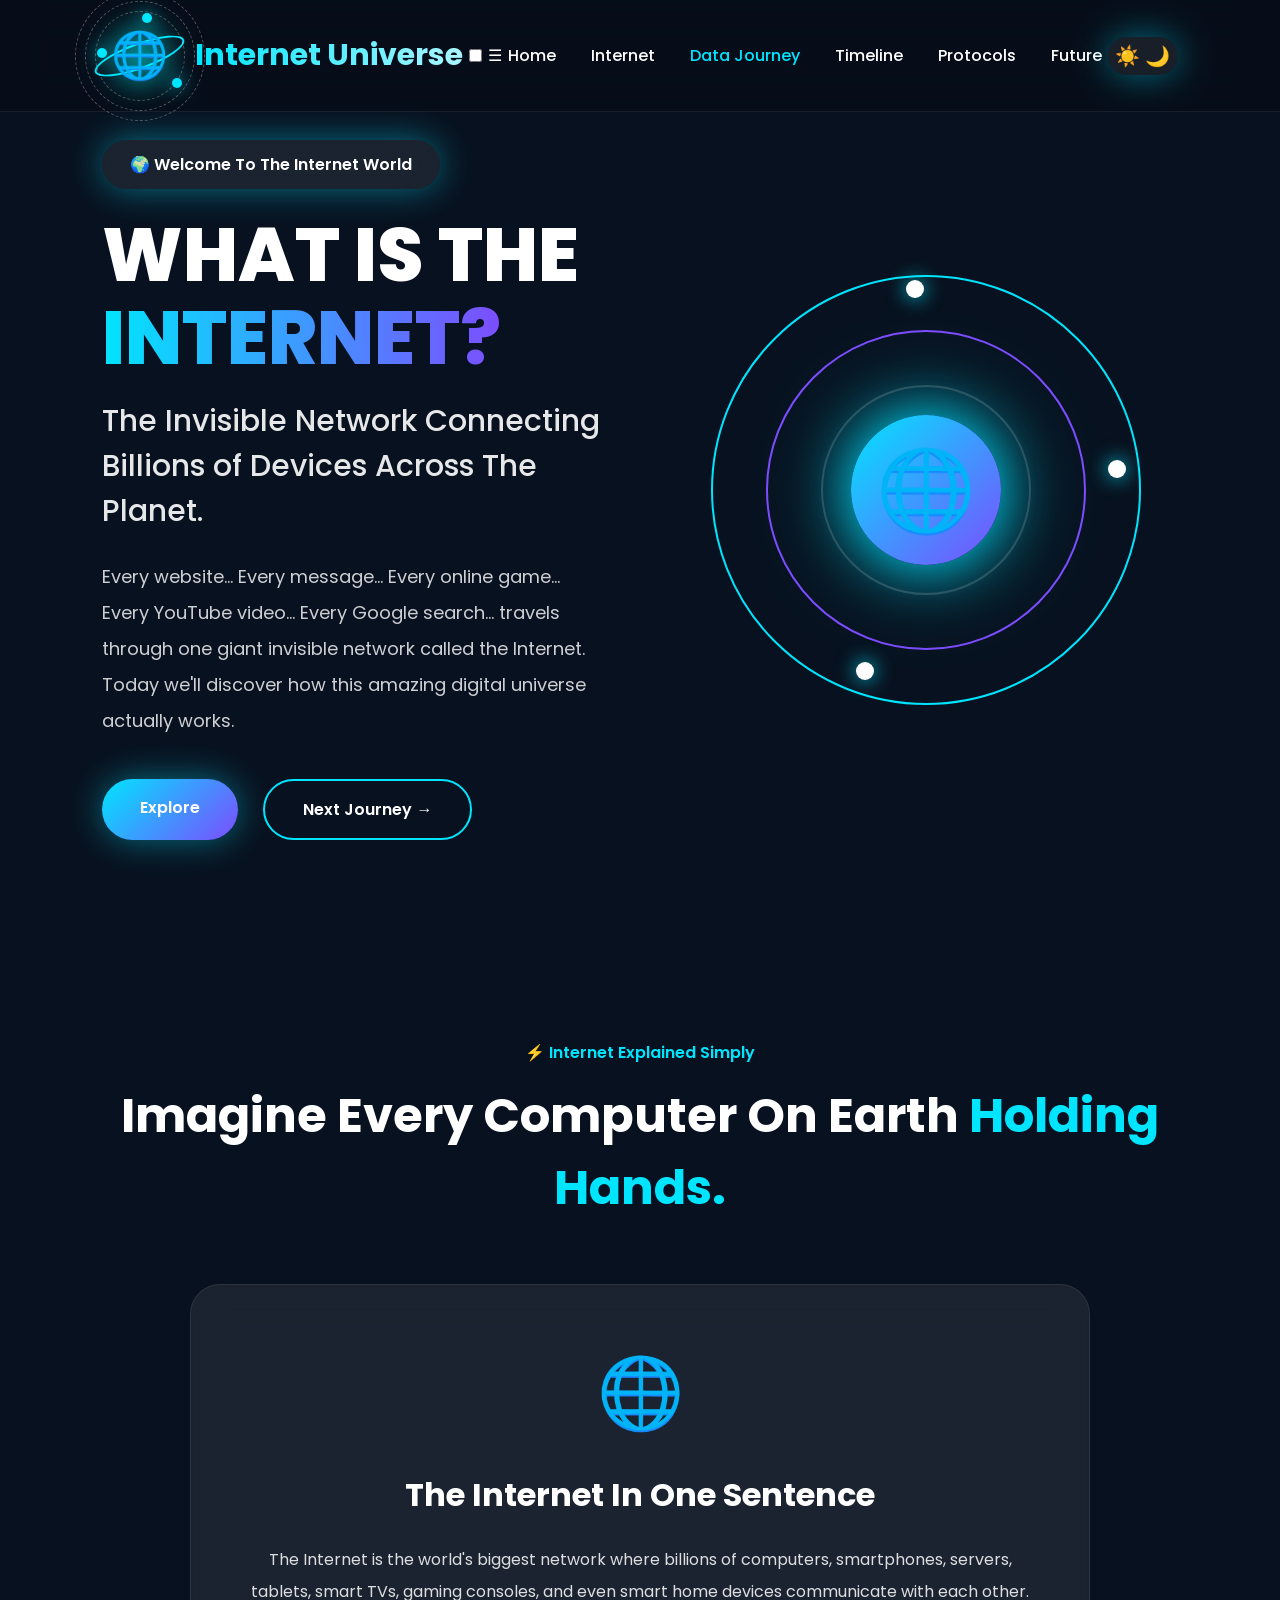
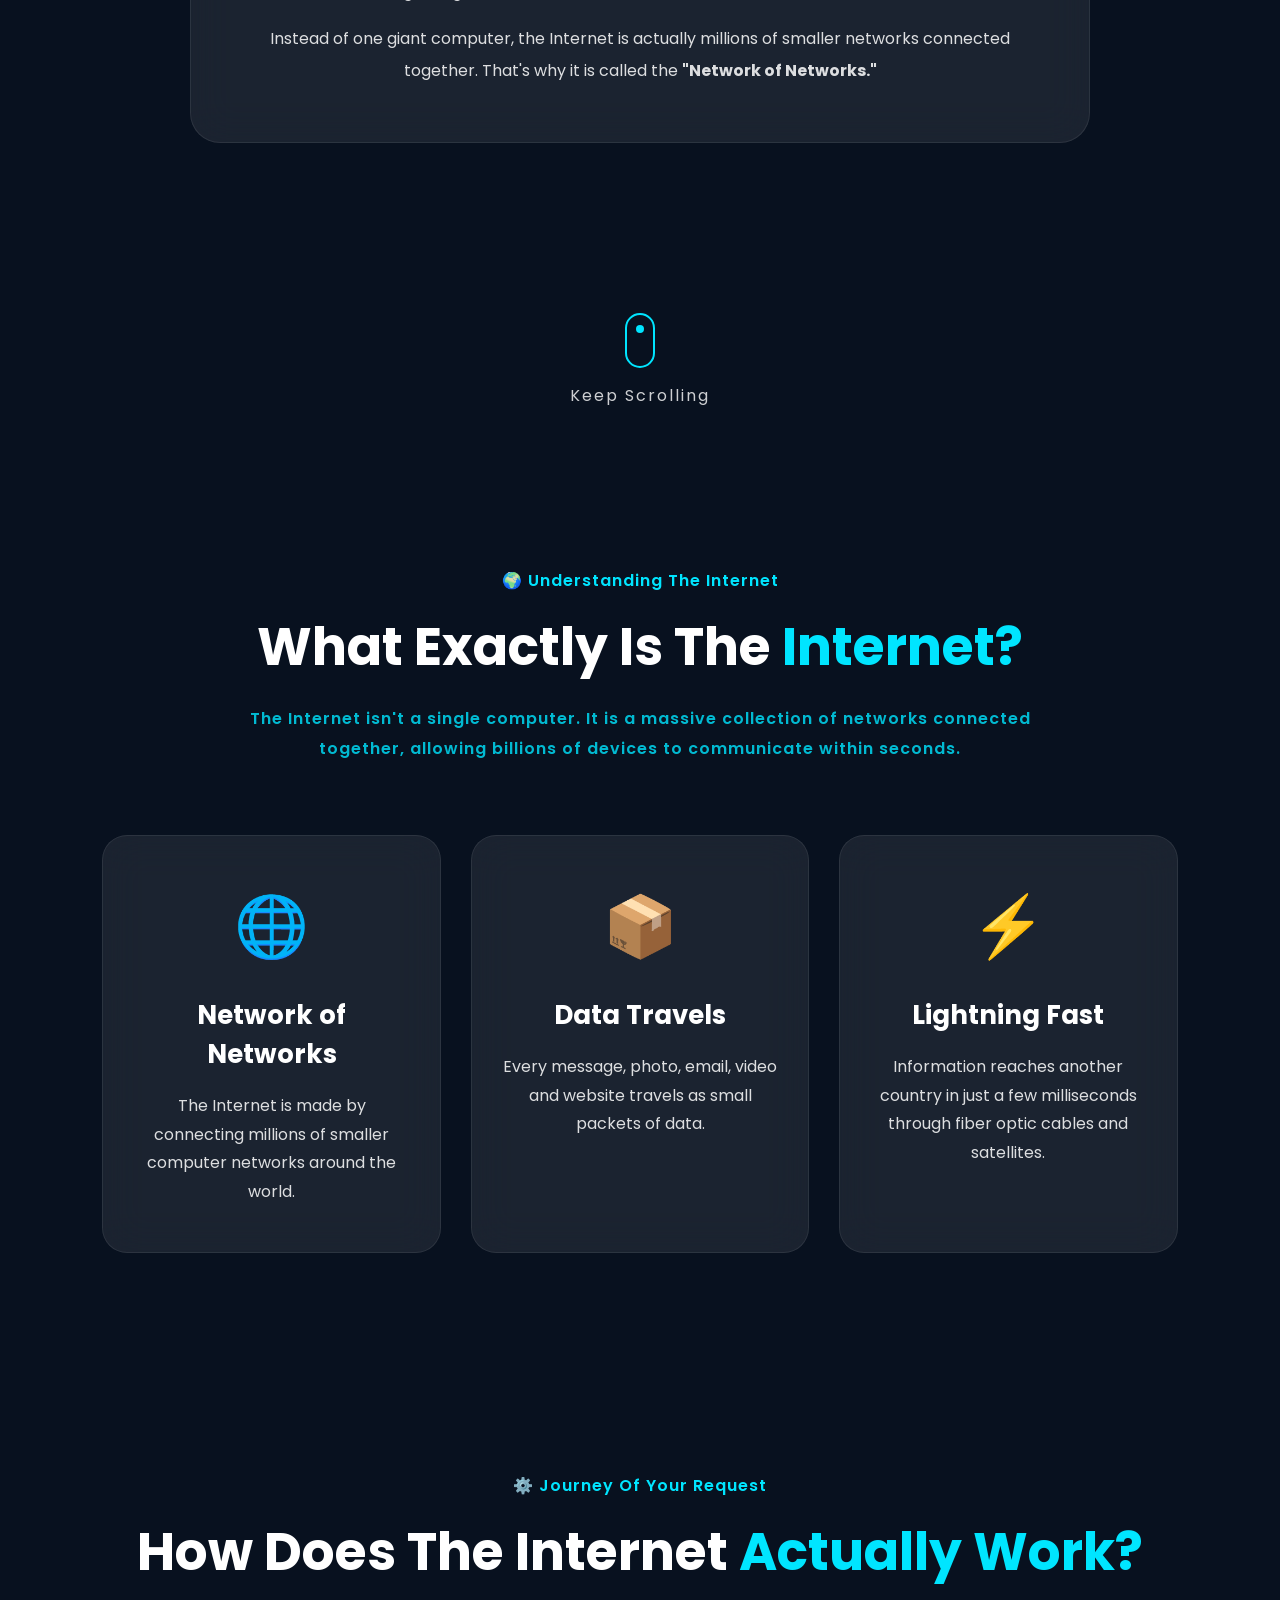
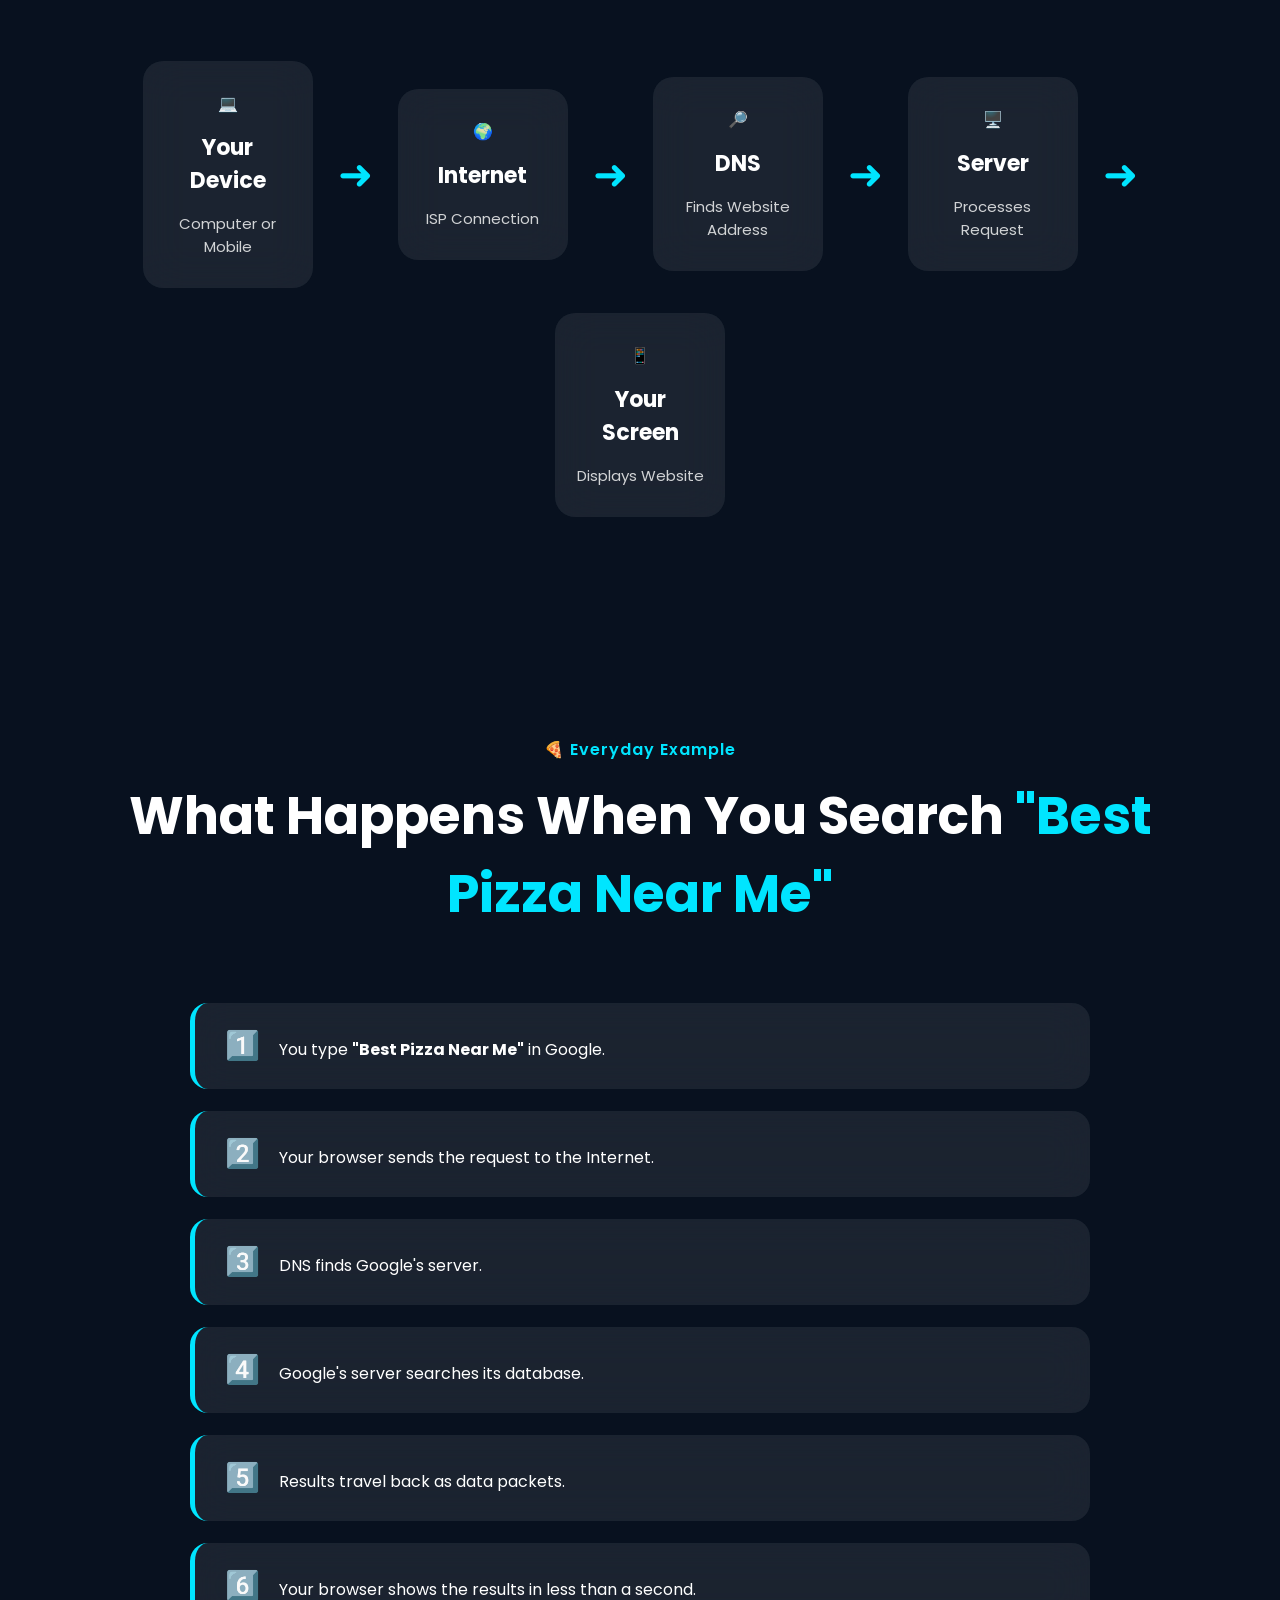
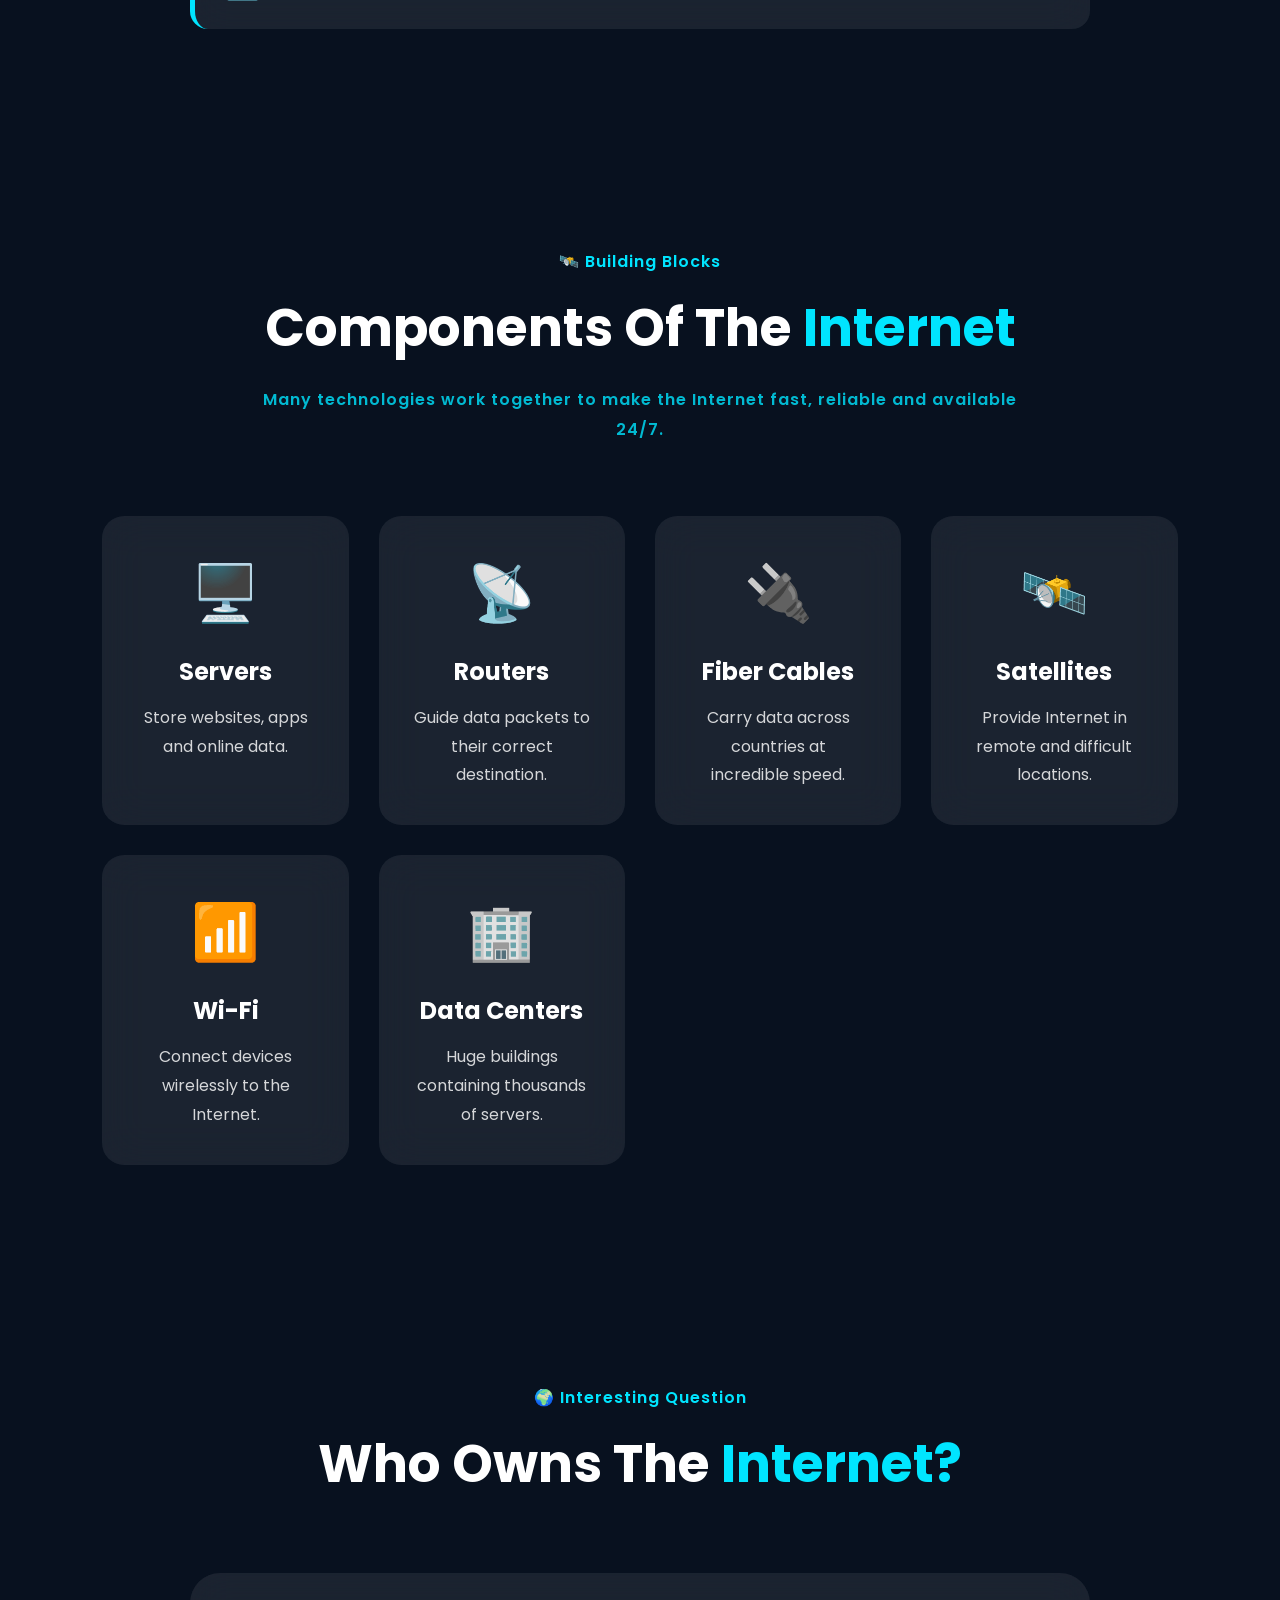
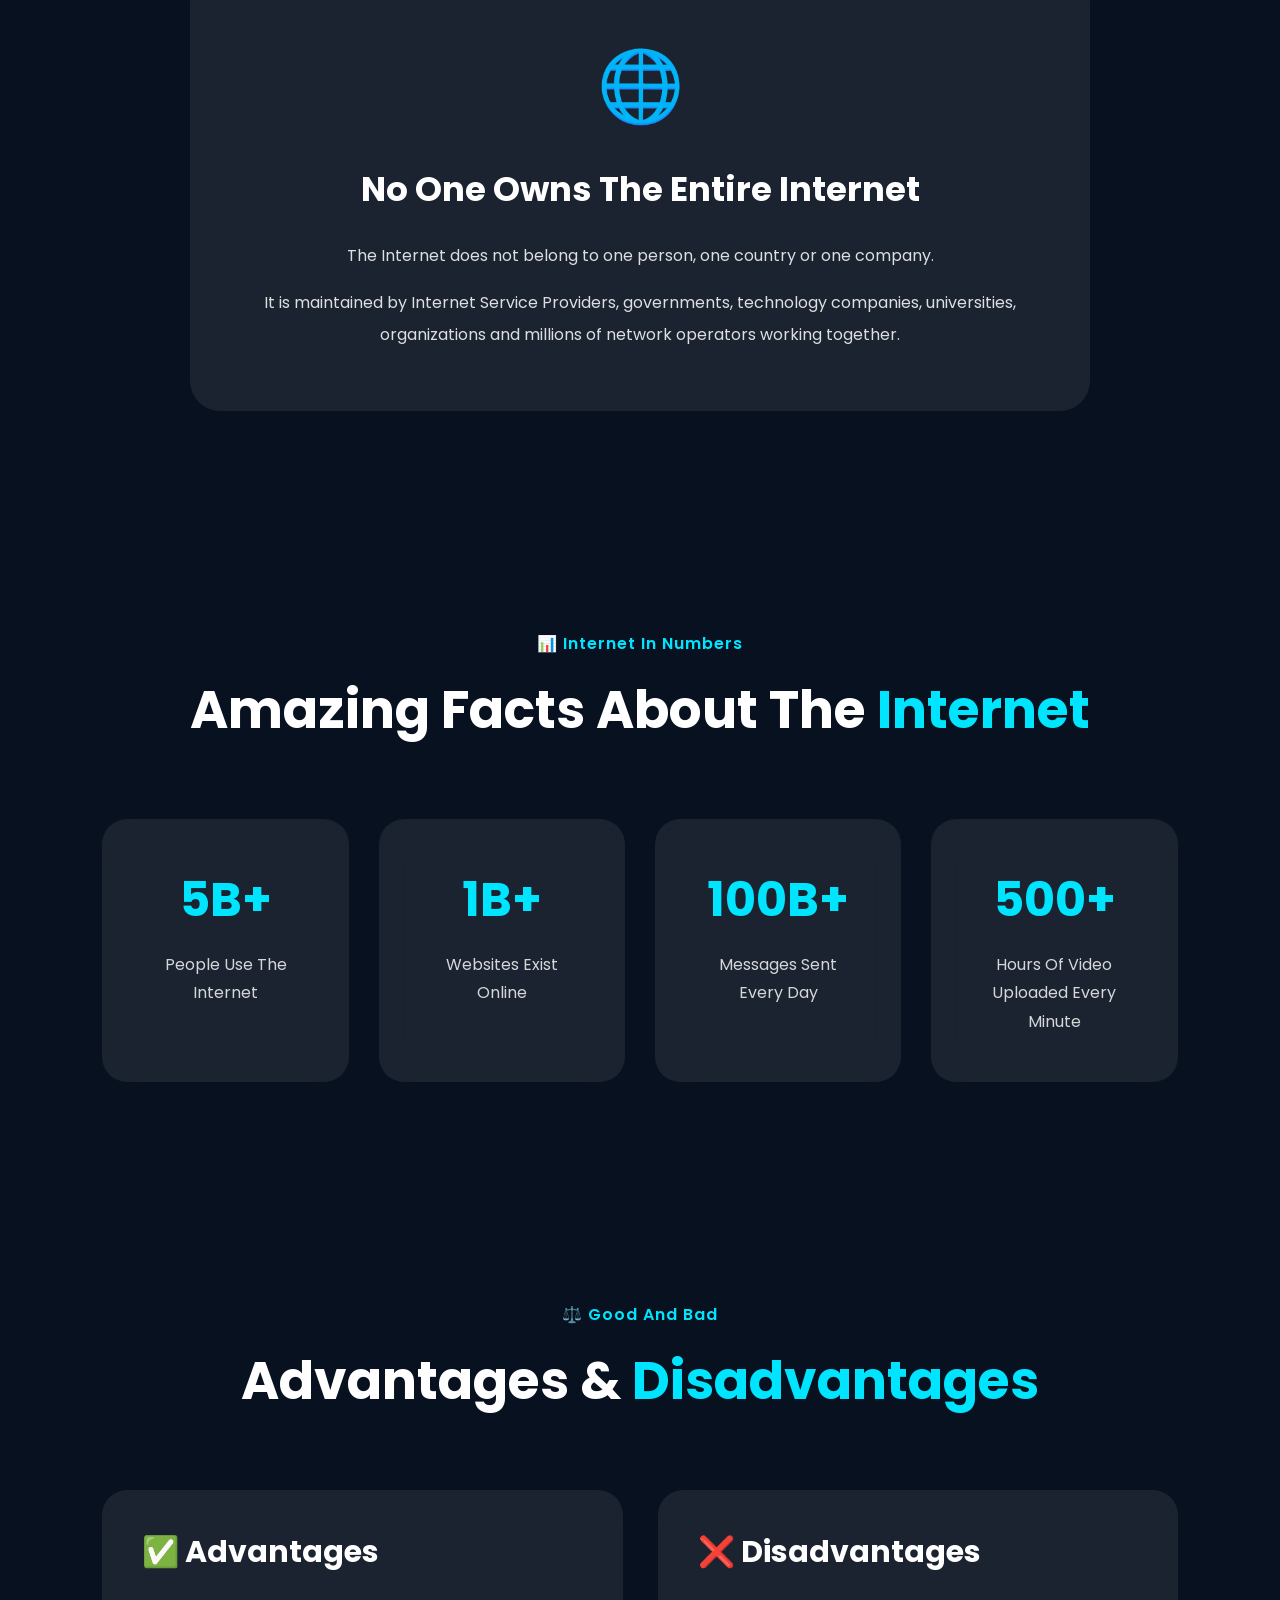
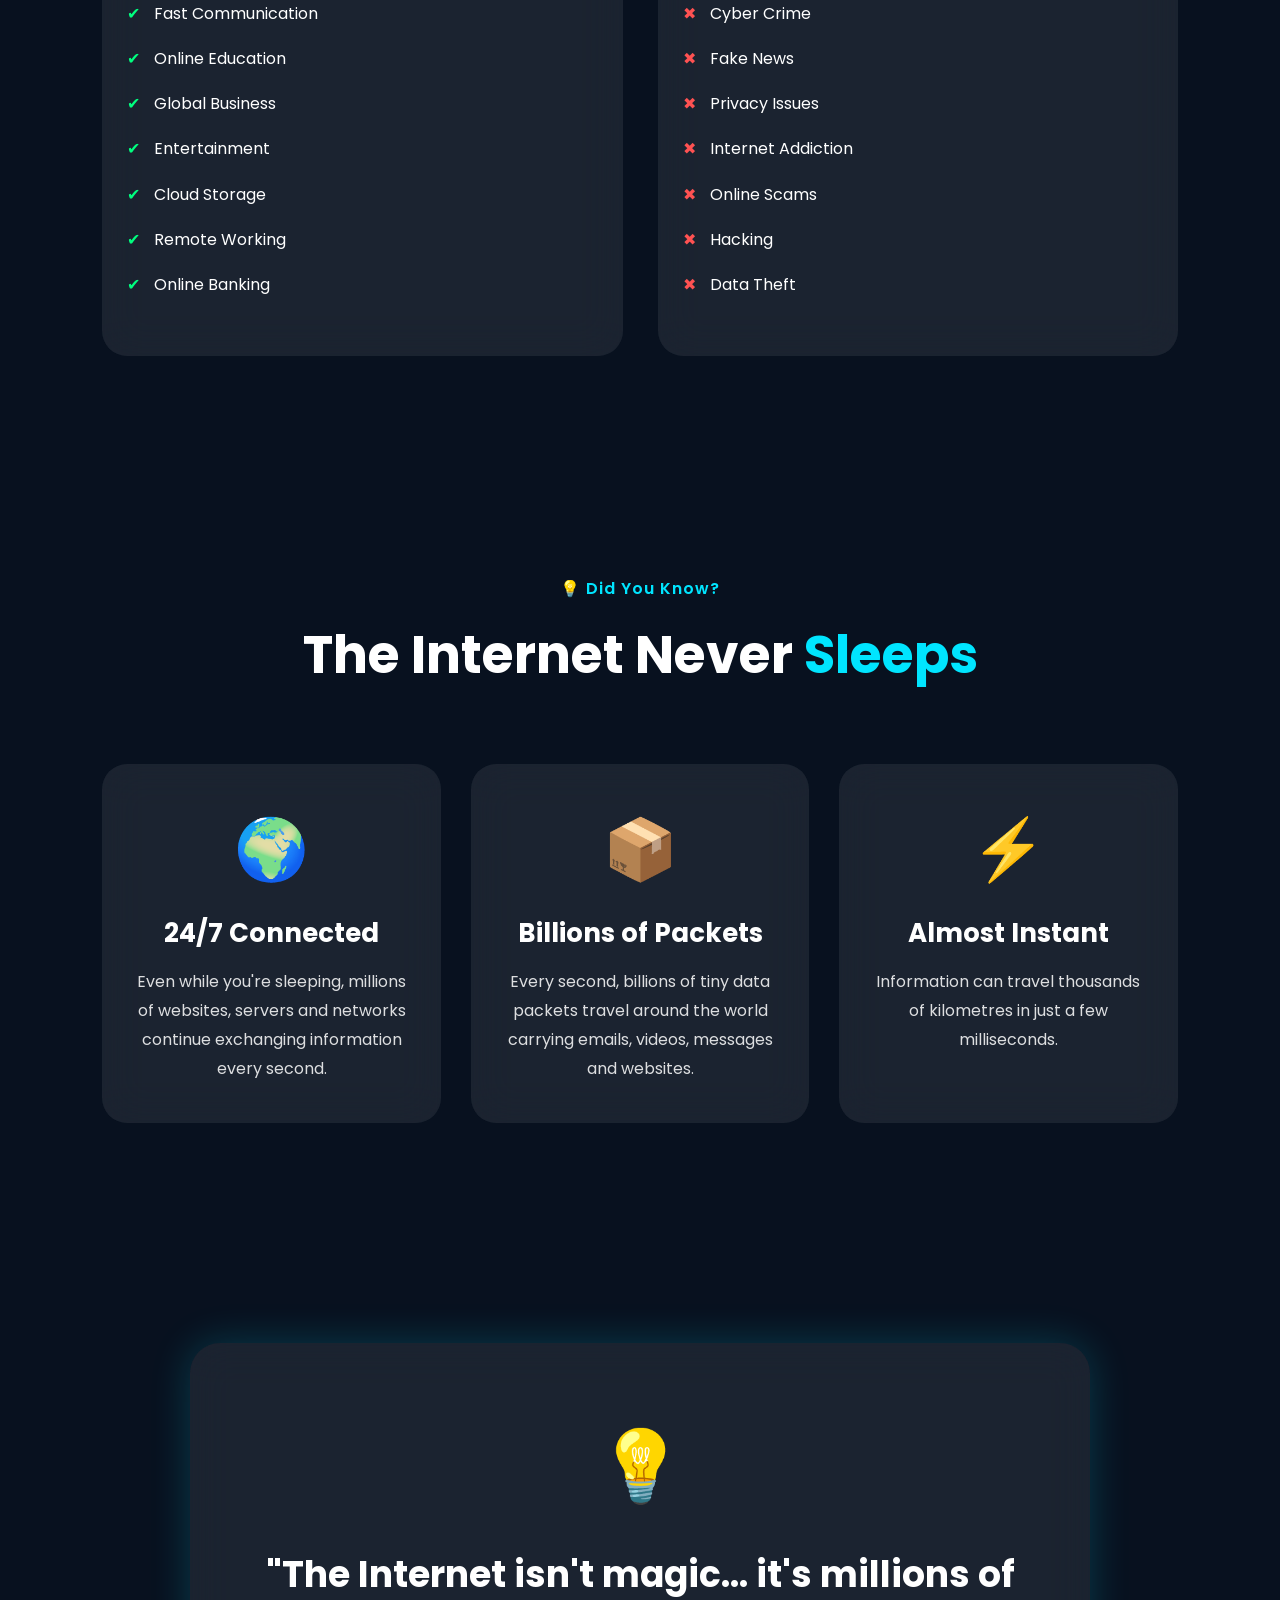
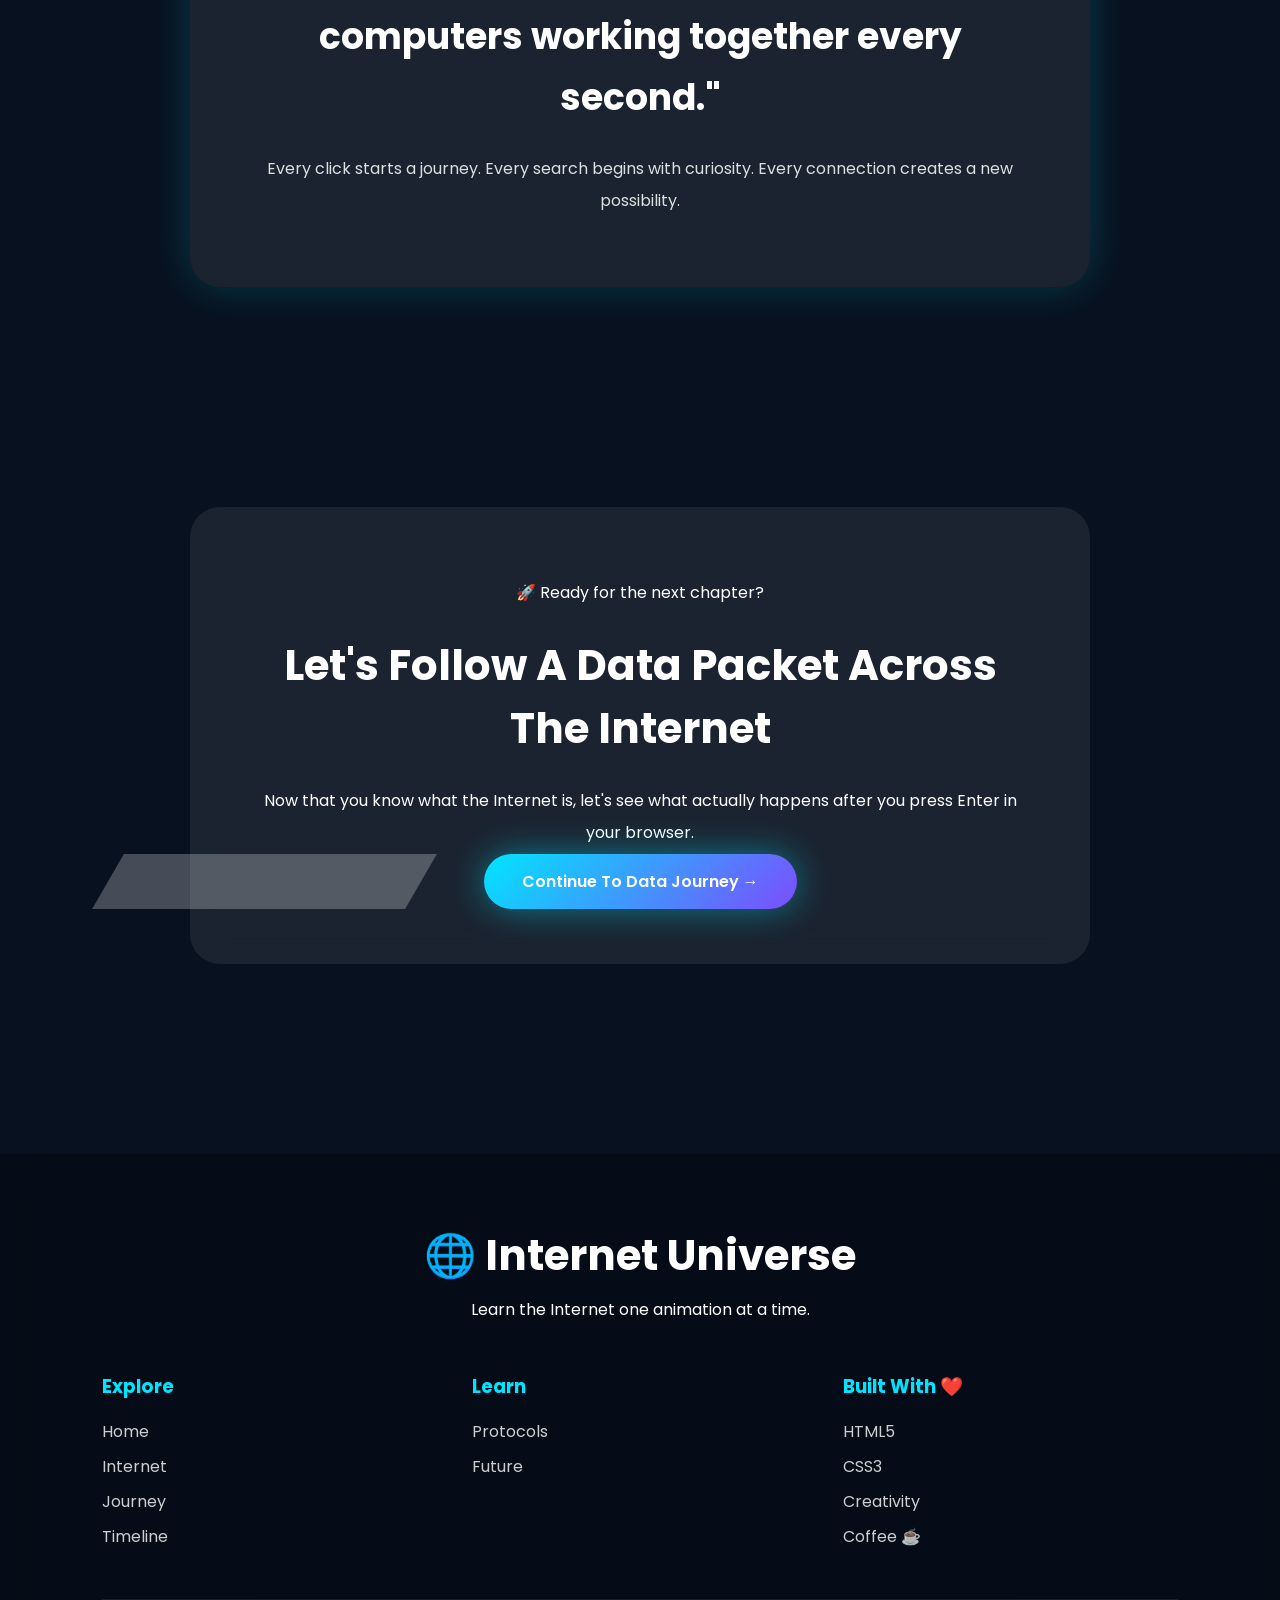
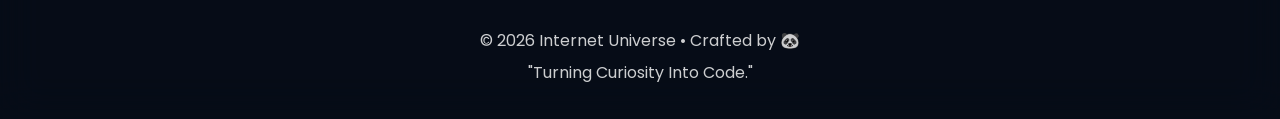
==== commit 34b8c139: "Update about.html" ====
--- a/about.html
+++ b/about.html
@@ -7,7 +7,7 @@
     <title>What is Internet | Internet Universe</title>
 
     <link rel="stylesheet" href="about.css">
-    <link rel="stylesheet" href="responsive.css">
+    
 </head>
 
 <body>
@@ -26,51 +26,56 @@
 
         <header>
 
-            <nav class="navbar">
-
-                <div class="logo">
-
-                    <div class="planet">
-
-                        <div class="ring"></div>
-
-                        <div class="orbit orbit1"></div>
-                        <div class="orbit orbit2"></div>
-                        <div class="orbit orbit3"></div>
-
-                        <span class="dot dot1"></span>
-                        <span class="dot dot2"></span>
-                        <span class="dot dot3"></span>
-
-                        <h2>🌐</h2>
-
-                    </div>
-
-                    <h1>Internet Universe</h1>
-
-                </div>
-
-                <ul>
-
-                    <li><a href="index.html">Home</a></li>
-
-                    <li><a href="about.html" class="active">Internet</a></li>
-
-                    <li><a href="data-travel.html">Journey</a></li>
-
-                    <li><a href="timeline.html">Timeline</a></li>
-
-                    <li><a href="protocols.html">Protocols</a></li>
-
-                    <li><a href="future.html">Future</a></li>
-
-                </ul>
-
-                <label for="theme" class="theme-btn">
-                    ☀️ 🌙
-                </label>
-
-            </nav>
+                   
+<nav class="navbar">
+
+    <div class="logo">
+
+        <div class="planet">
+            <div class="ring"></div>
+
+            <div class="orbit orbit1"></div>
+            <div class="orbit orbit2"></div>
+            <div class="orbit orbit3"></div>
+
+            <span class="dot dot1"></span>
+            <span class="dot dot2"></span>
+            <span class="dot dot3"></span>
+
+            <h2>🌐</h2>
+        </div>
+
+        <h1>Internet Universe</h1>
+
+    </div>
+
+    <input type="checkbox" id="menu-toggle">
+
+    <label for="menu-toggle" class="menu-icon">
+        &#9776;
+    </label>
+
+    <ul class="nav-links">
+
+        <li><a href="index.html">Home</a></li>
+
+        <li><a href="about.html">Internet</a></li>
+
+        <li><a href="data-journey.html" class="active">Data Journey</a></li>
+
+        <li><a href="timeline.html">Timeline</a></li>
+
+        <li><a href="protocols.html">Protocols</a></li>
+
+        <li><a href="future.html">Future</a></li>
+
+    </ul>
+
+    <label for="theme" class="theme-btn">
+        ☀️ 🌙
+    </label>
+
+</nav>
 
         </header>
 
@@ -854,62 +859,6 @@
 
 </section>
 
-<!--=========================================
-            DEVELOPER
-==========================================-->
-
-<section class="developer">
-
-    <div class="developer-card">
-
-        <div class="developer-avatar">
-
-            👨‍💻
-
-        </div>
-
-        <h2>
-
-            Built With Curiosity
-
-        </h2>
-
-        <p>
-
-            This website was created
-            to explain the Internet
-            using storytelling,
-            animations,
-            creativity
-            and modern web design.
-
-        </p>
-
-        <p>
-
-            Designed & Developed by
-
-            <strong>Nikki Singh</strong>
-
-        </p>
-
-        <div class="developer-tags">
-
-            <span>HTML5</span>
-
-            <span>CSS3</span>
-
-            <span>Creative UI</span>
-
-            <span>Animations</span>
-
-            <span>Learning</span>
-
-        </div>
-
-    </div>
-
-</section>
 
 <!--=========================================
                 FOOTER
@@ -997,4 +946,4 @@
 
 </body>
 
-</html>+</html>
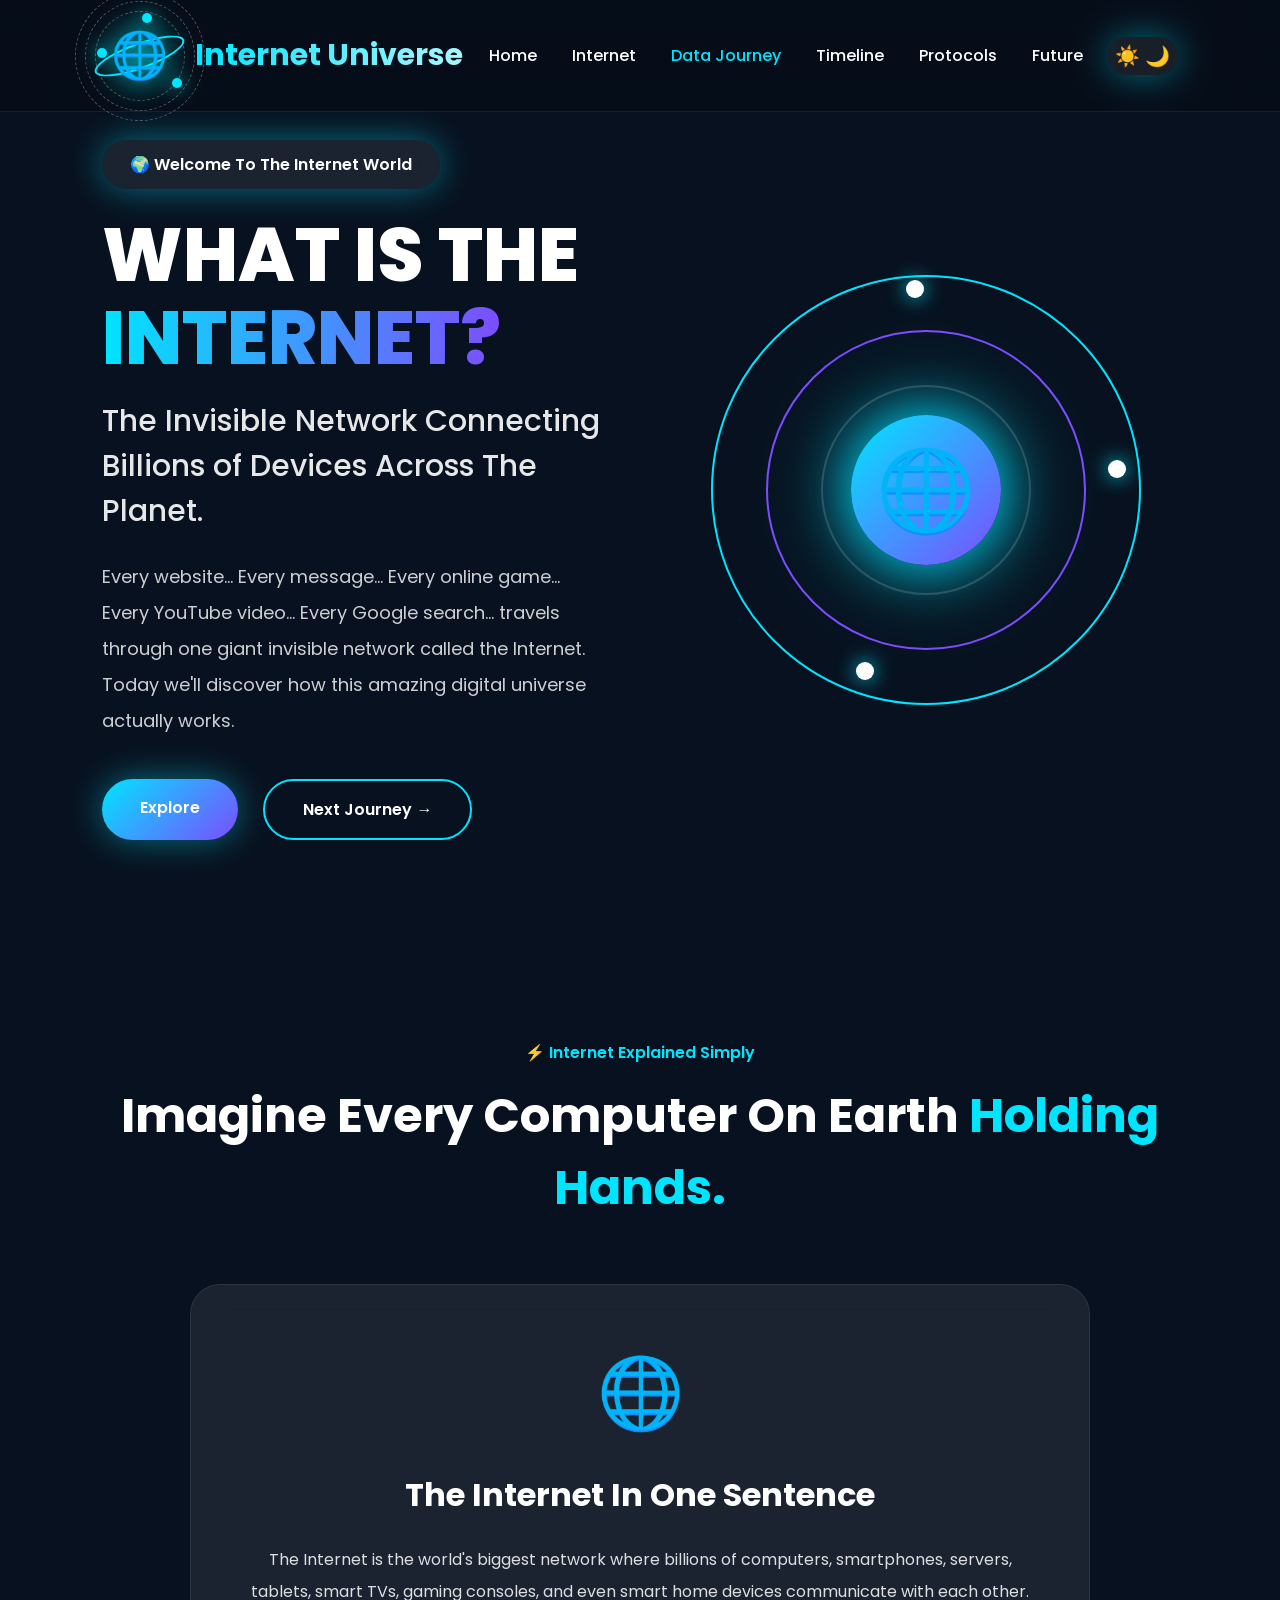
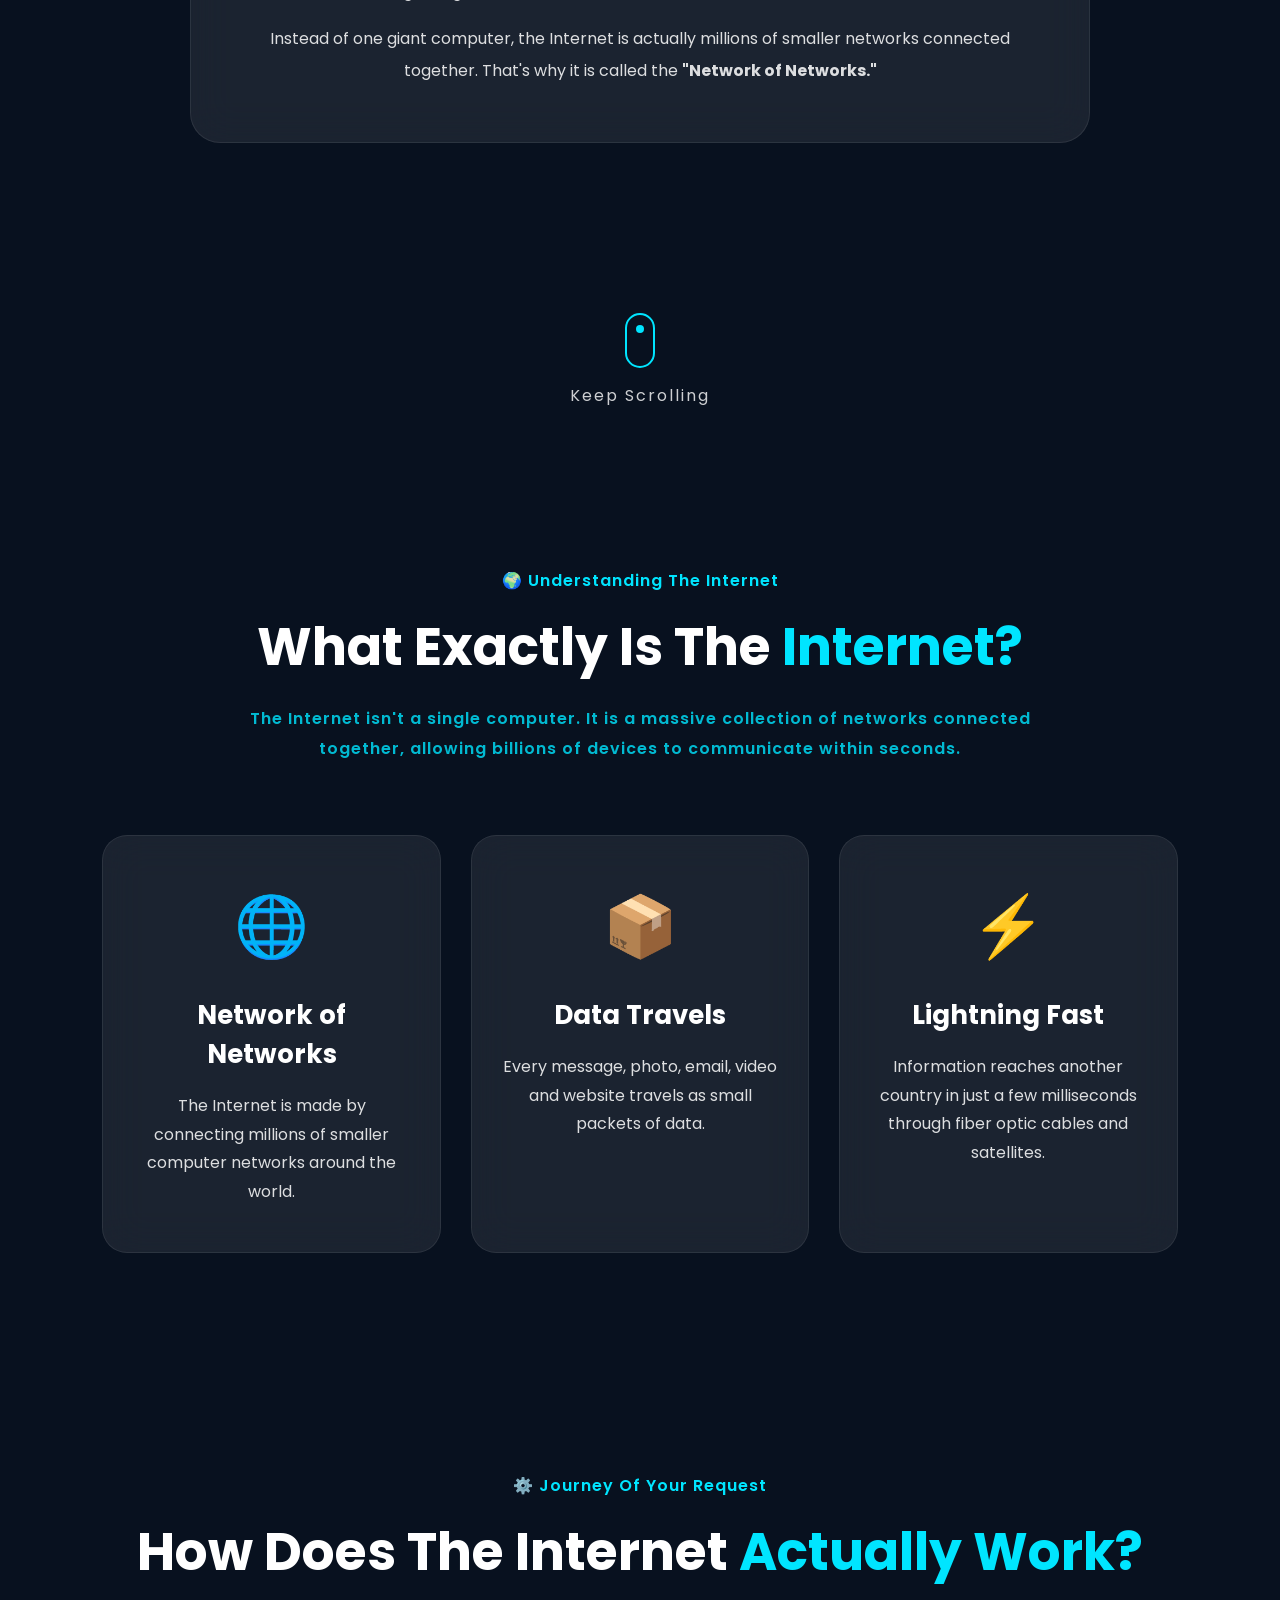
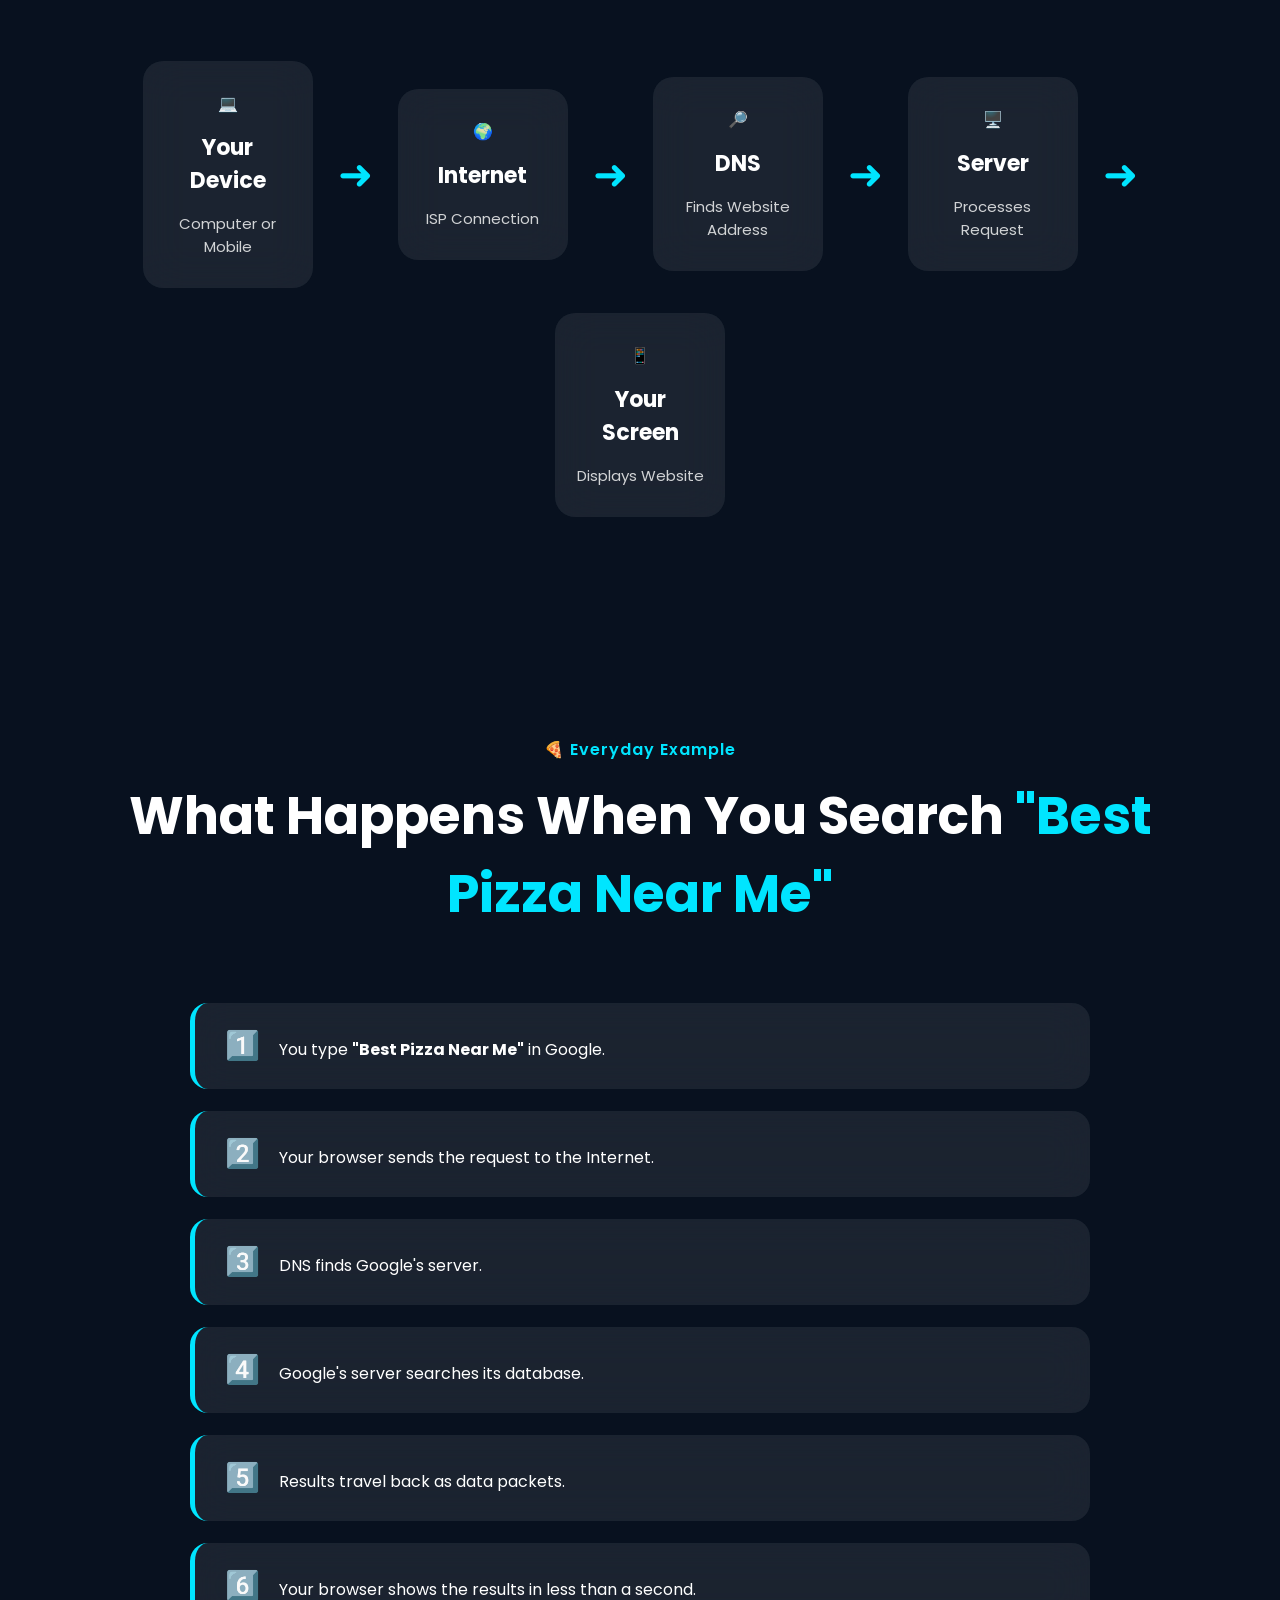
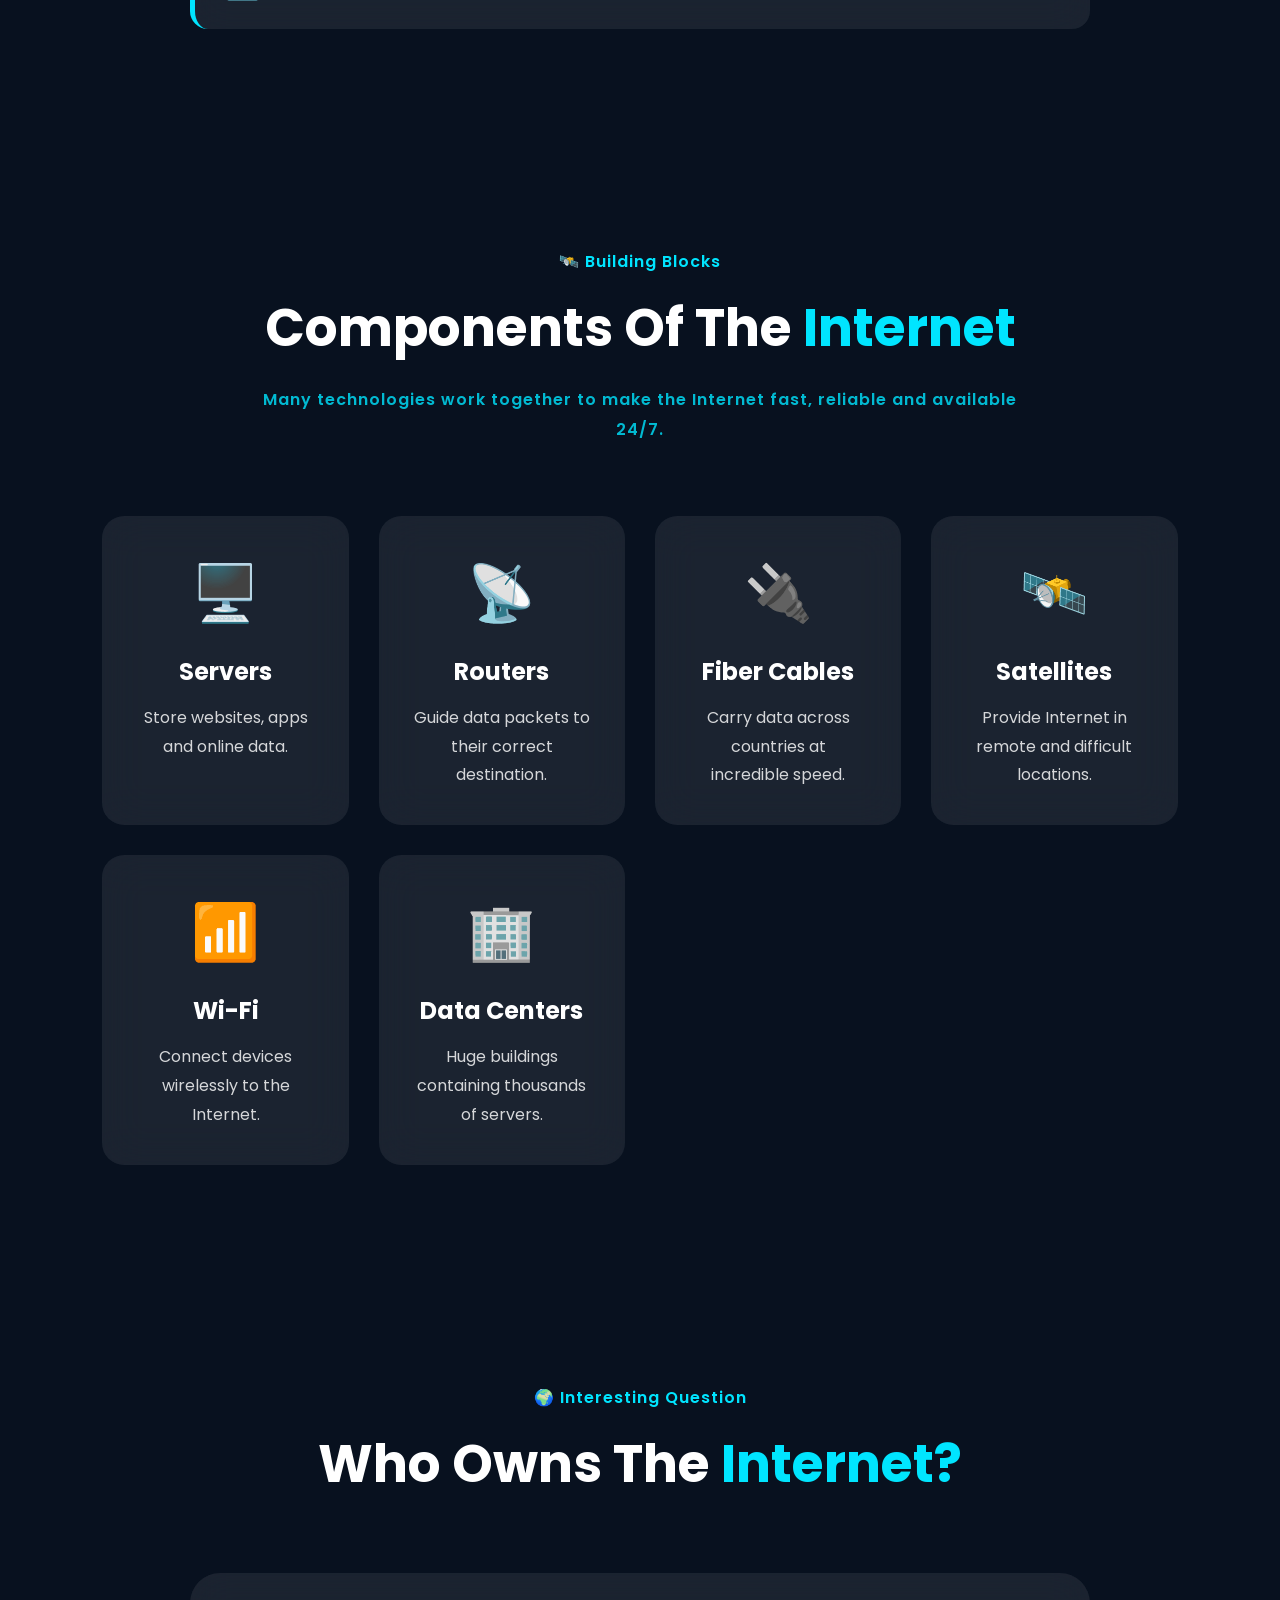
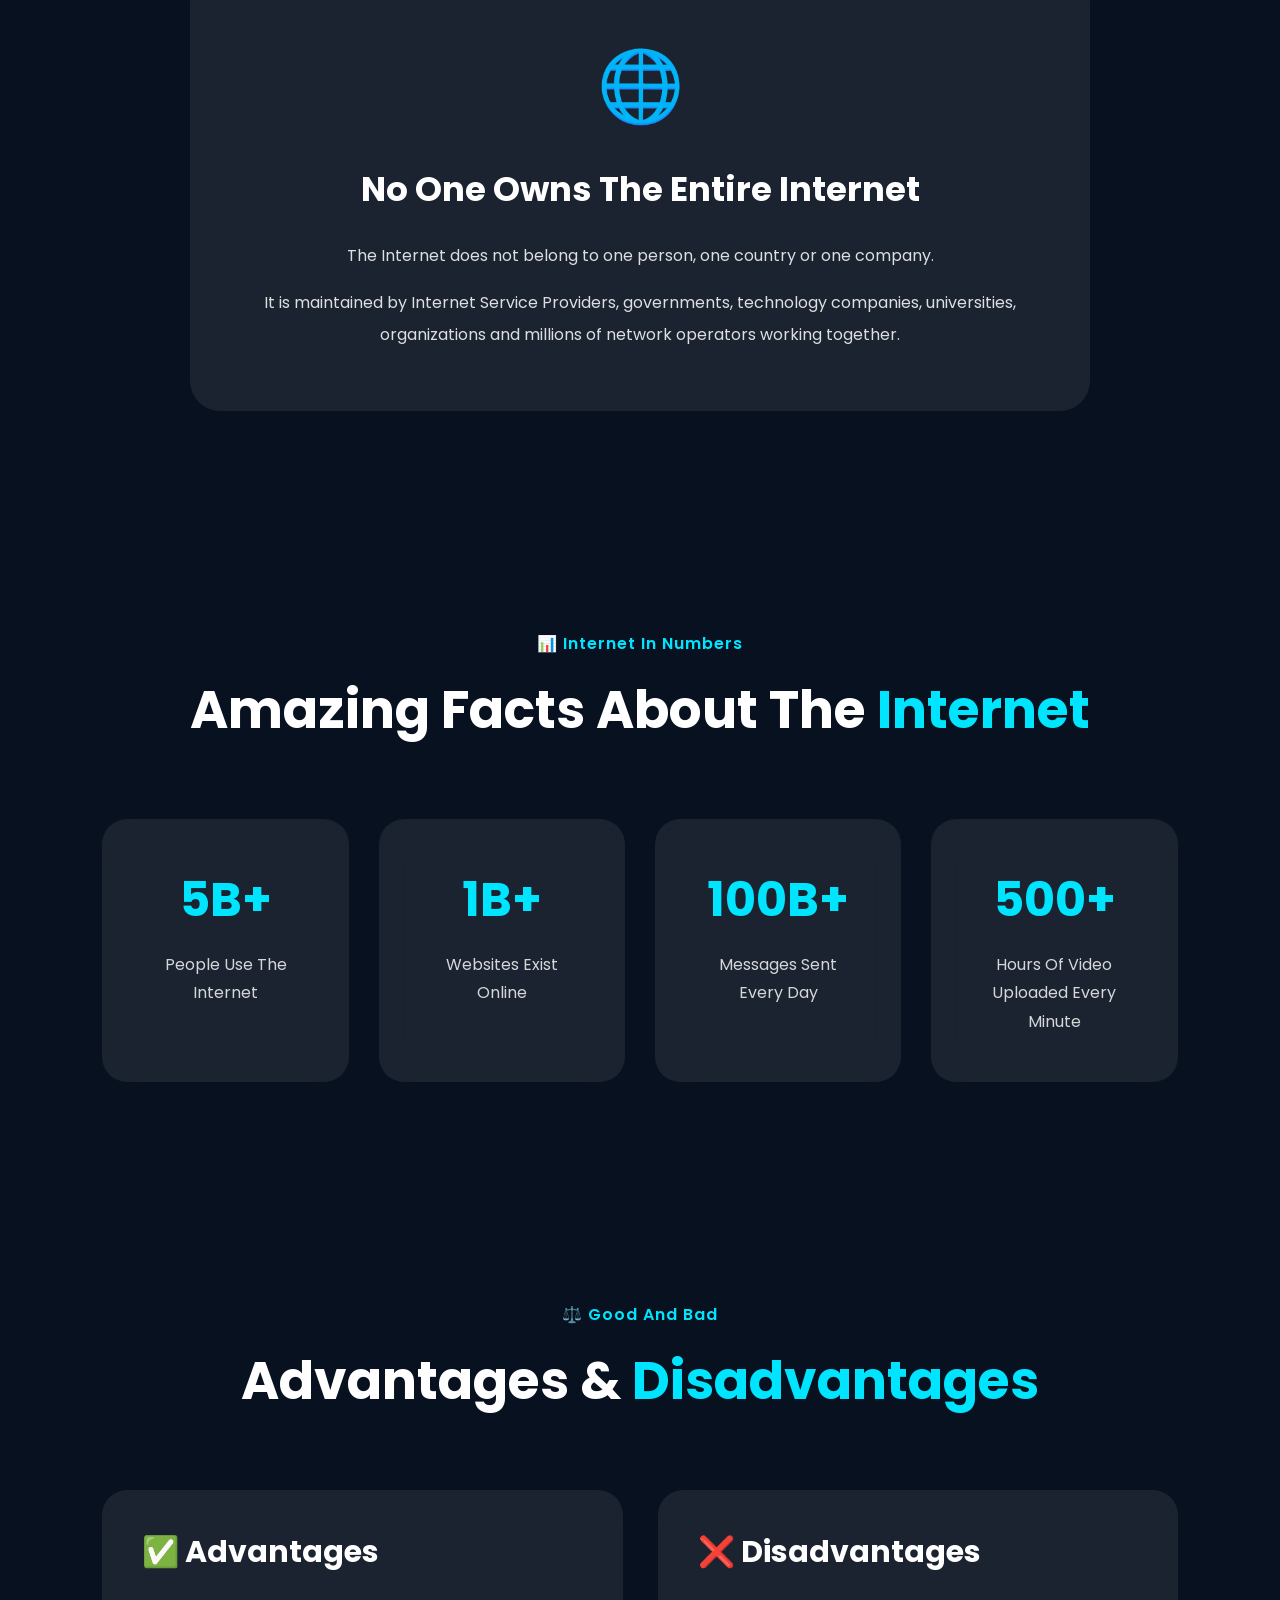
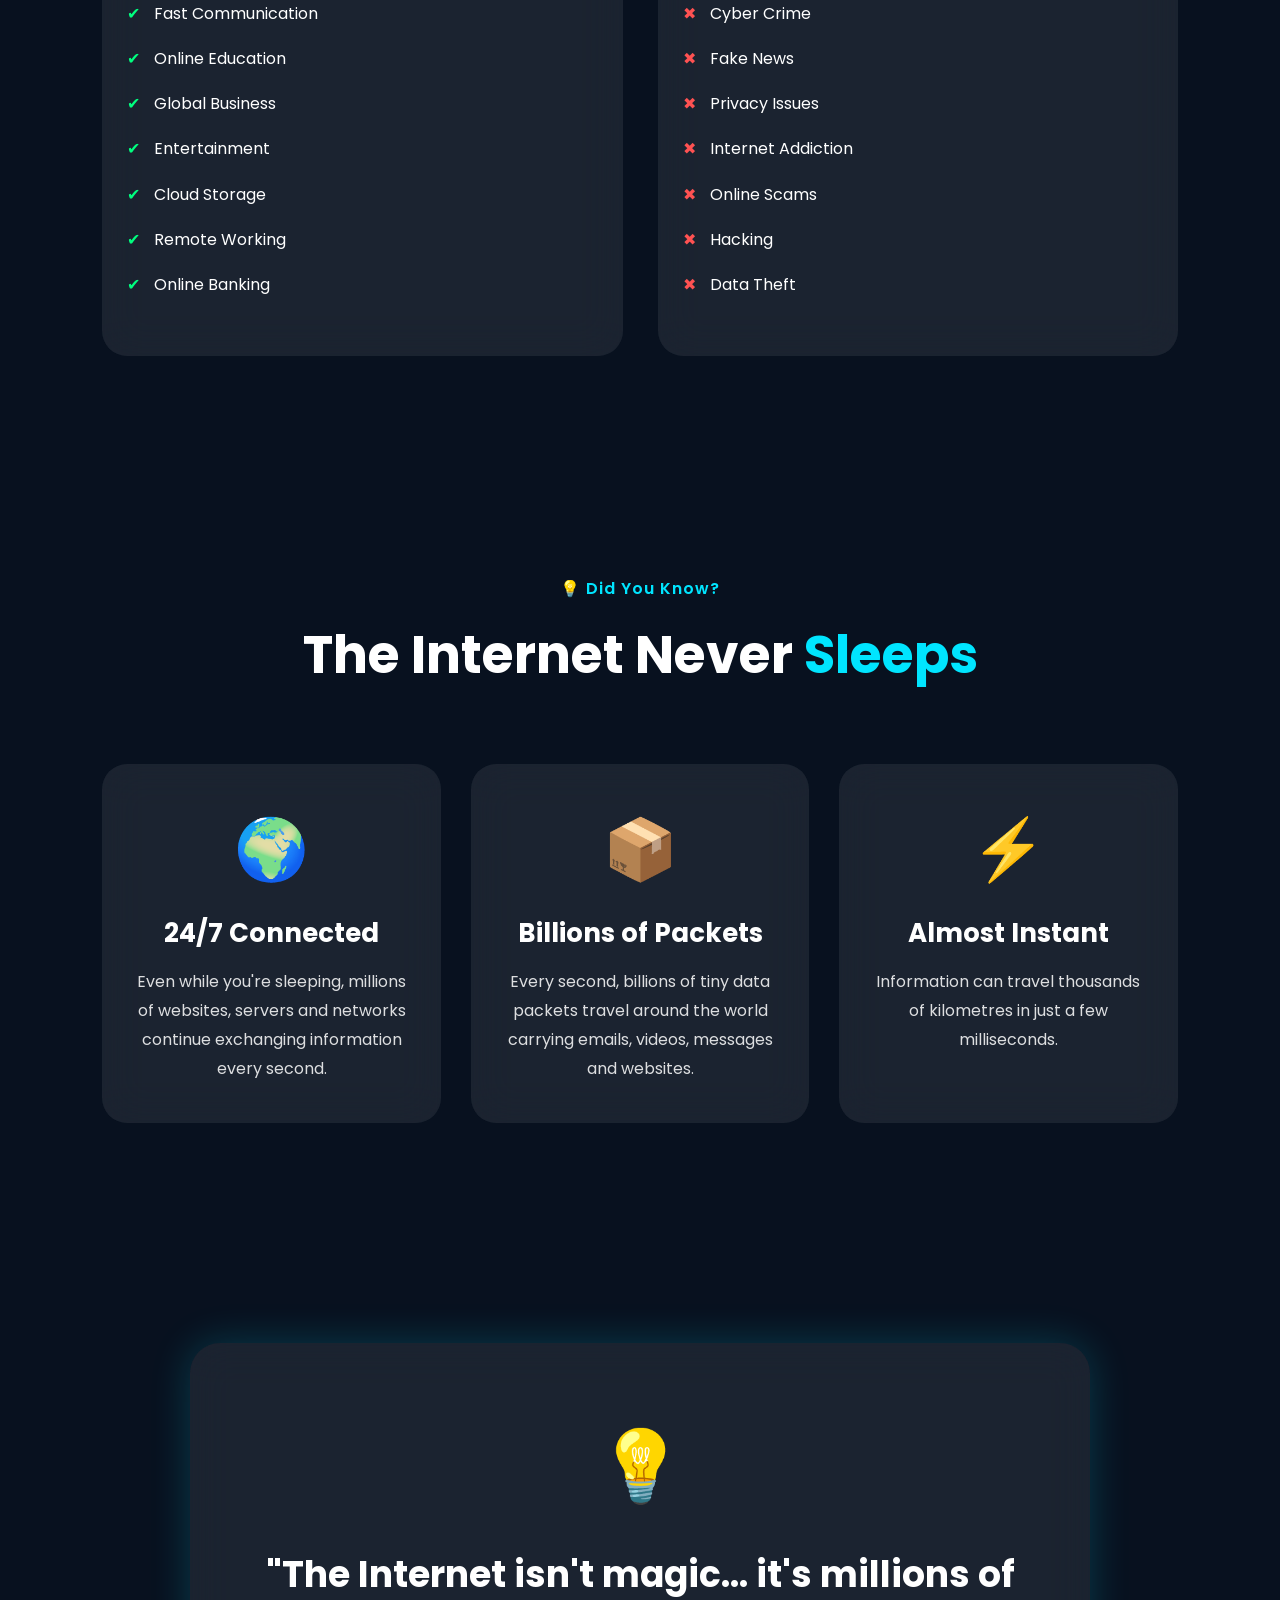
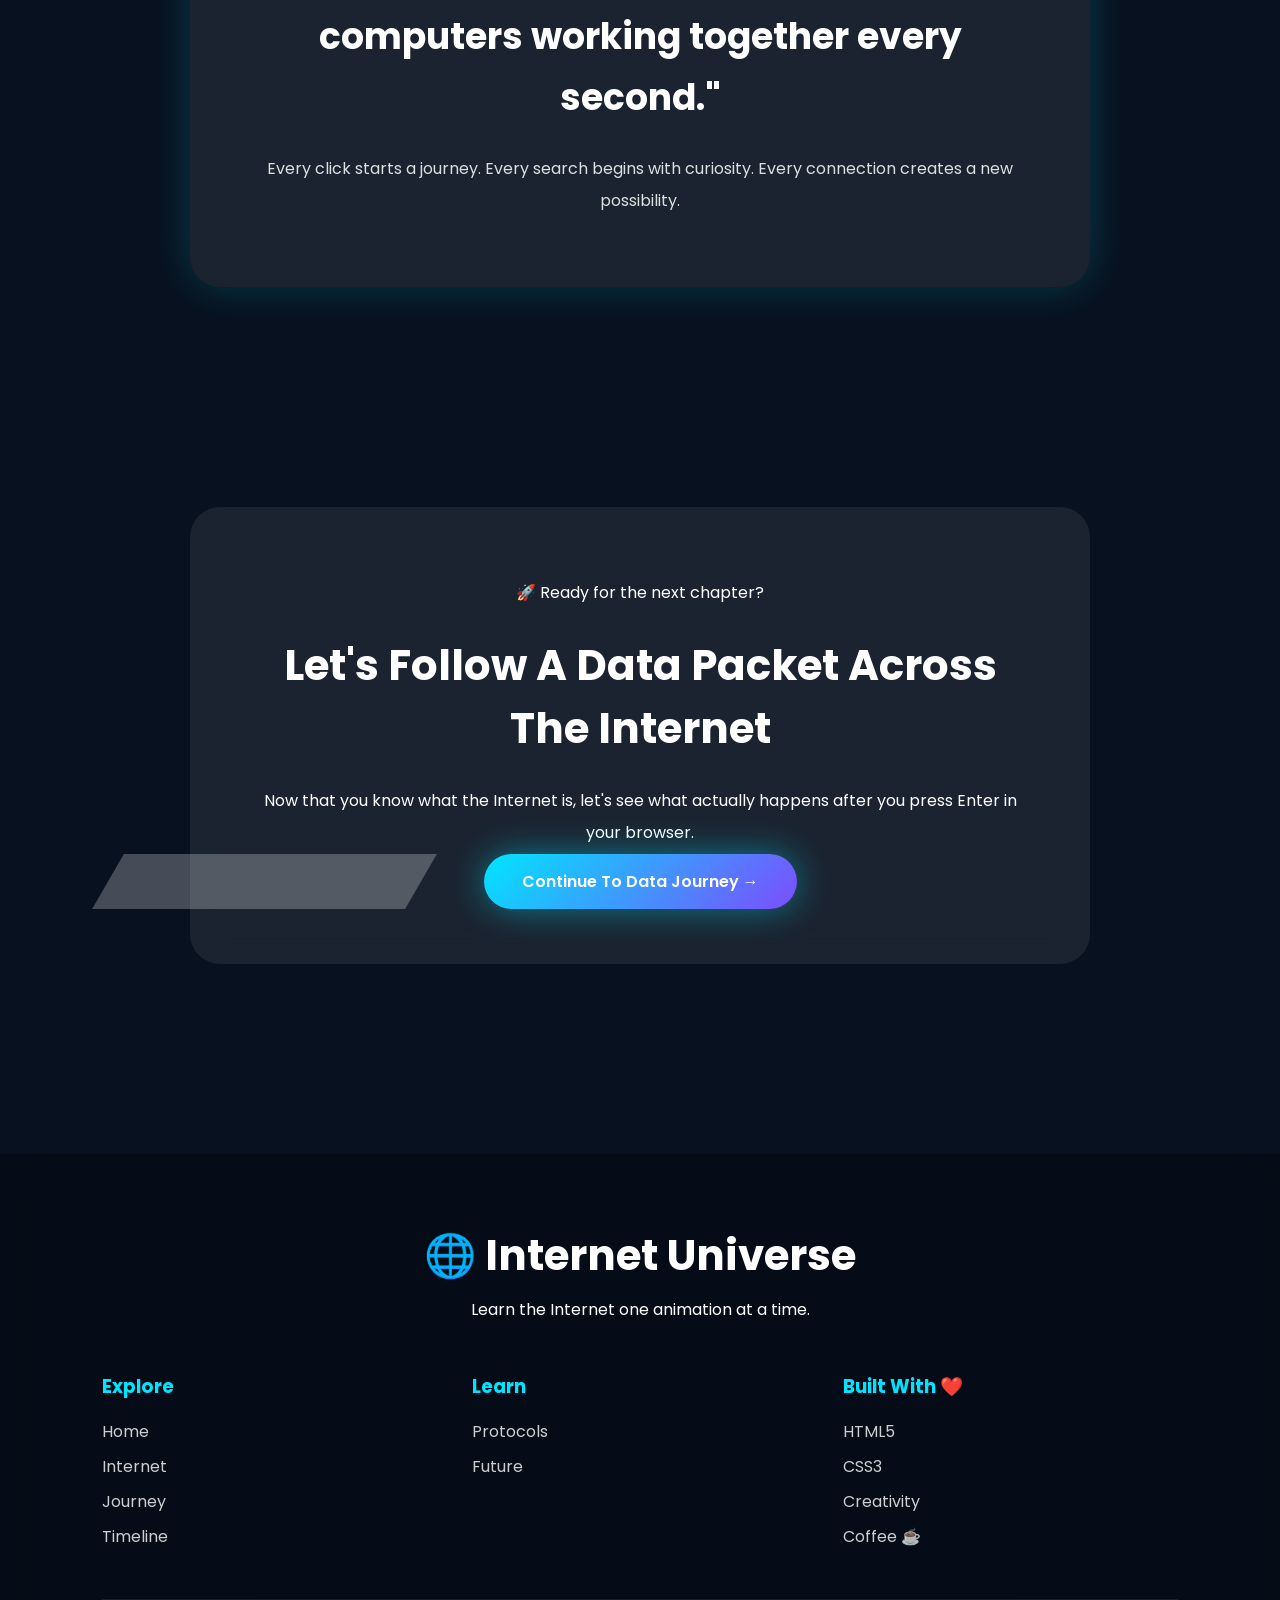
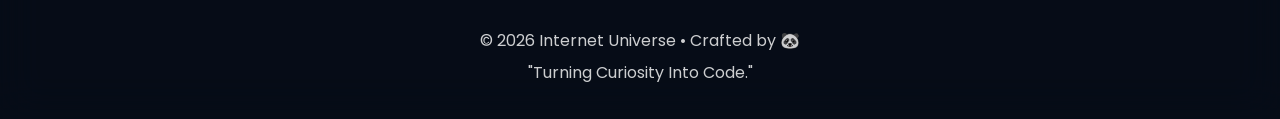
==== commit 17f76806: "Update about.html" ====
--- a/about.html
+++ b/about.html
@@ -61,7 +61,7 @@
 
         <li><a href="about.html">Internet</a></li>
 
-        <li><a href="data-journey.html" class="active">Data Journey</a></li>
+        <li><a href="data-travel.html" class="active">Data Journey</a></li>
 
         <li><a href="timeline.html">Timeline</a></li>
 
--- a/about.css
+++ b/about.css
@@ -132,42 +132,98 @@
         NAVBAR
 =================================*/
 
+
+
 .navbar{
-
-display:flex;
-
-justify-content:space-between;
-
-align-items:center;
-
+    display:flex;
+    justify-content:space-between;
+    align-items:center;
 }
 
 .logo{
-
-display:flex;
-
-align-items:center;
-
-gap:18px;
-
+    display:flex;
+    align-items:center;
+    gap:18px;
 }
 
 .logo h1{
-
-font-size:30px;
-
-font-weight:700;
-
-background:linear-gradient(90deg,var(--main),#fff,var(--second));
-
-background-size:300%;
-
--webkit-background-clip:text;
-
-color:transparent;
-
-animation:textGlow 6s linear infinite;
-
+    font-size:30px;
+    font-weight:700;
+    background:linear-gradient(90deg,var(--main),#fff,var(--second));
+    background-size:300%;
+    -webkit-background-clip:text;
+    color:transparent;
+    animation:textGlow 6s linear infinite;
+}
+/* Checkbox */
+#menu-toggle{
+    display:none;
+}
+
+/* Hamburger icon */
+.menu-icon{
+    display:none;
+    font-size:32px;
+    cursor:pointer;
+    color:var(--text);
+}
+/*=========================
+      MOBILE NAVBAR
+==========================*/
+
+@media (max-width:768px){
+
+    .navbar{
+        position:relative;
+        width:100%;
+    }
+
+    .logo h1{
+        font-size:20px;
+    }
+
+    .menu-icon{
+        display:block;
+    }
+
+    .nav-links{
+        position:absolute;
+        top:80px;
+        left:0;
+        width:100%;
+        background:var(--bg);
+
+        display:flex;
+        flex-direction:column;
+        align-items:center;
+        gap:20px;
+
+        padding:20px 0;
+
+        transform:scaleY(0);
+        transform-origin:top;
+
+        opacity:0;
+        visibility:hidden;
+
+        transition:.4s;
+    }
+
+    #menu-toggle:checked ~ .nav-links{
+        transform:scaleY(1);
+        opacity:1;
+        visibility:visible;
+    }
+
+    .nav-links li{
+        width:100%;
+        text-align:center;
+    }
+
+    .nav-links li a{
+        display:block;
+        padding:10px 0;
+    }
 }
 
 /*=================================
@@ -1558,4 +1614,4 @@
 100%{
 background-position:300%;
 }
-}+}
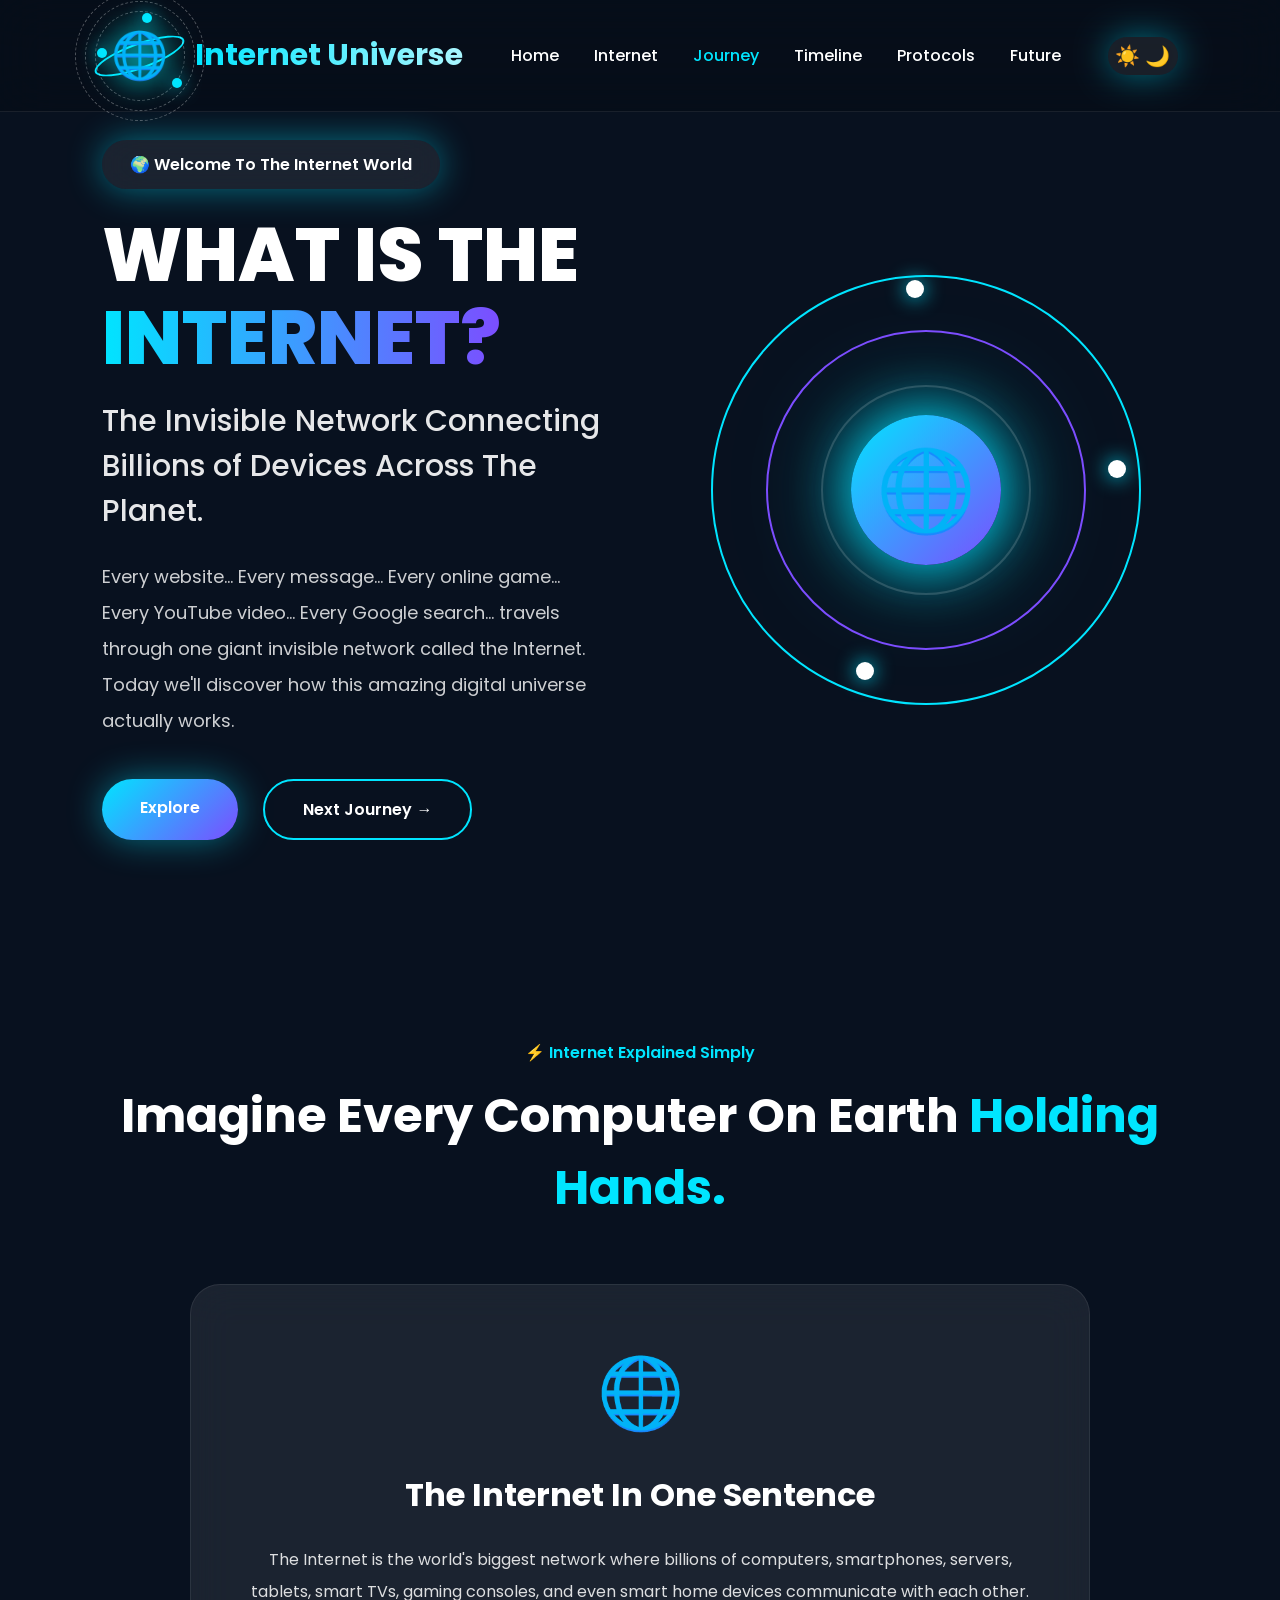
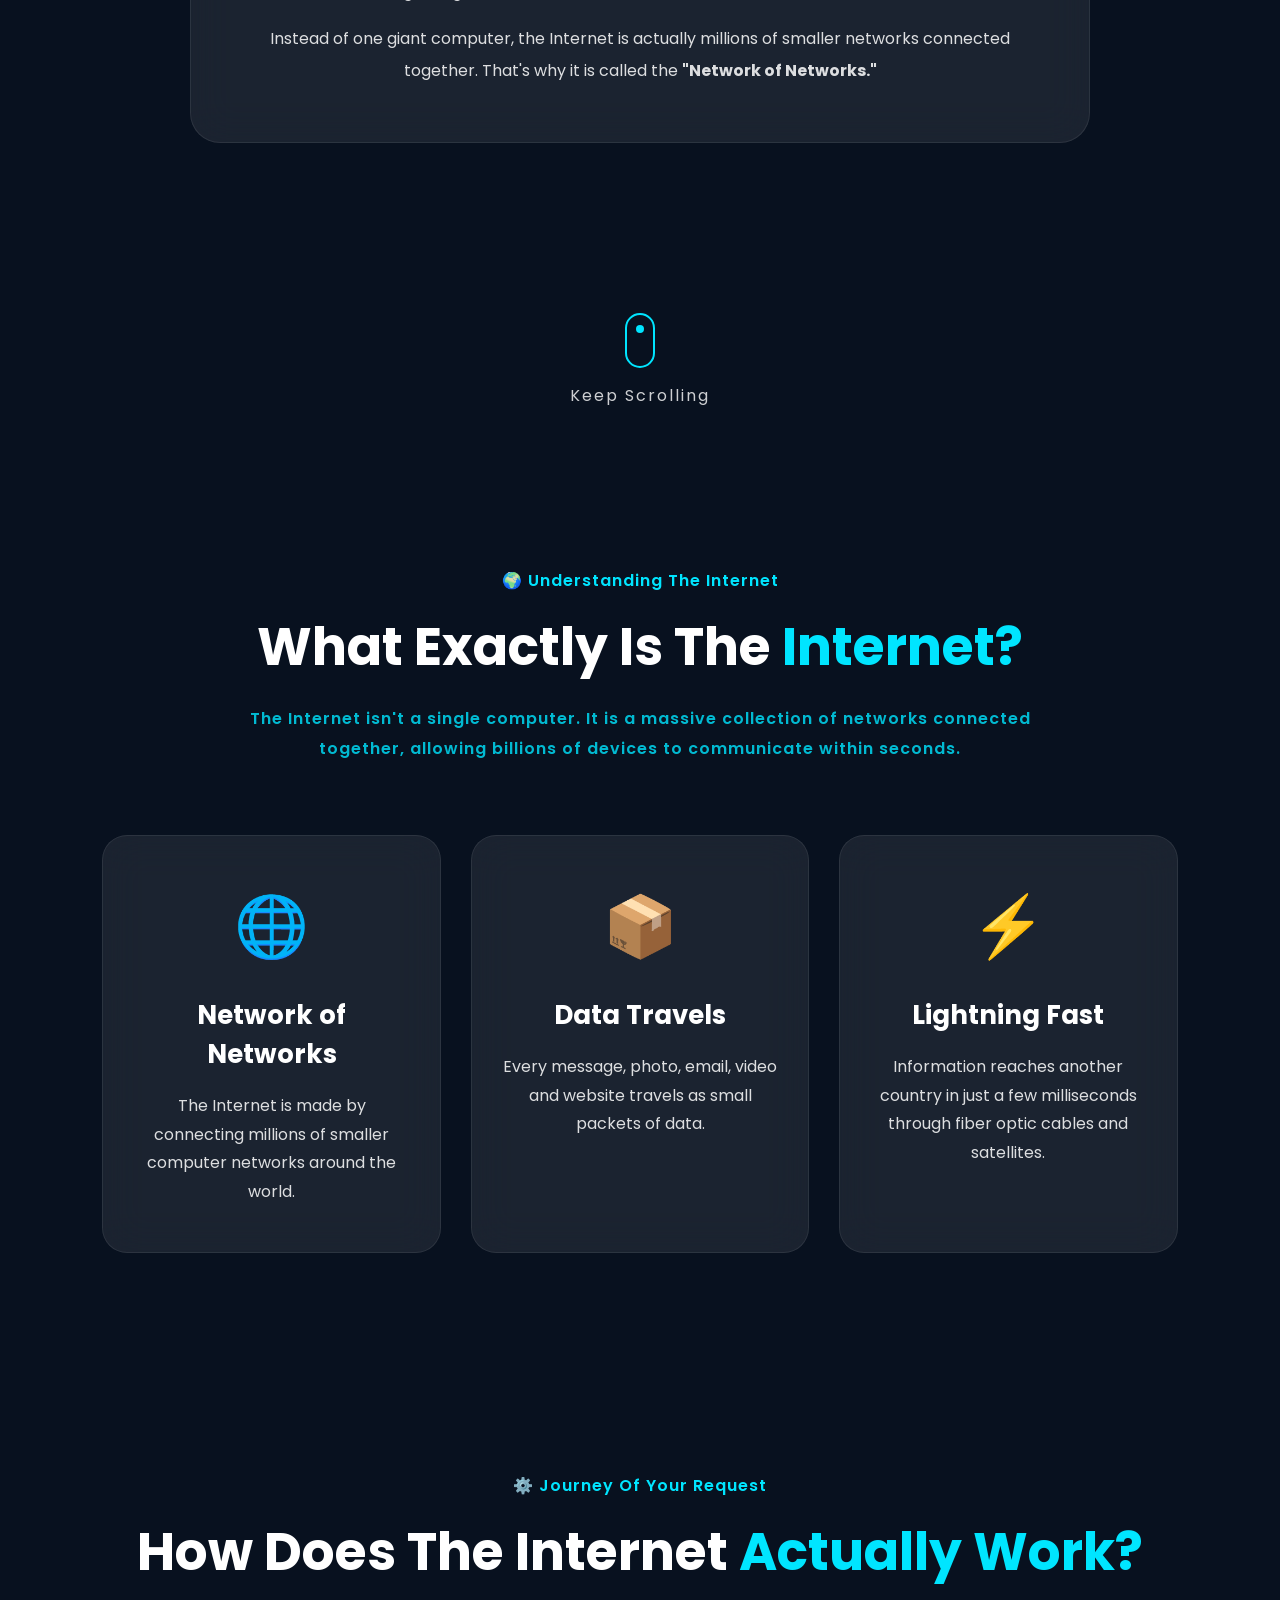
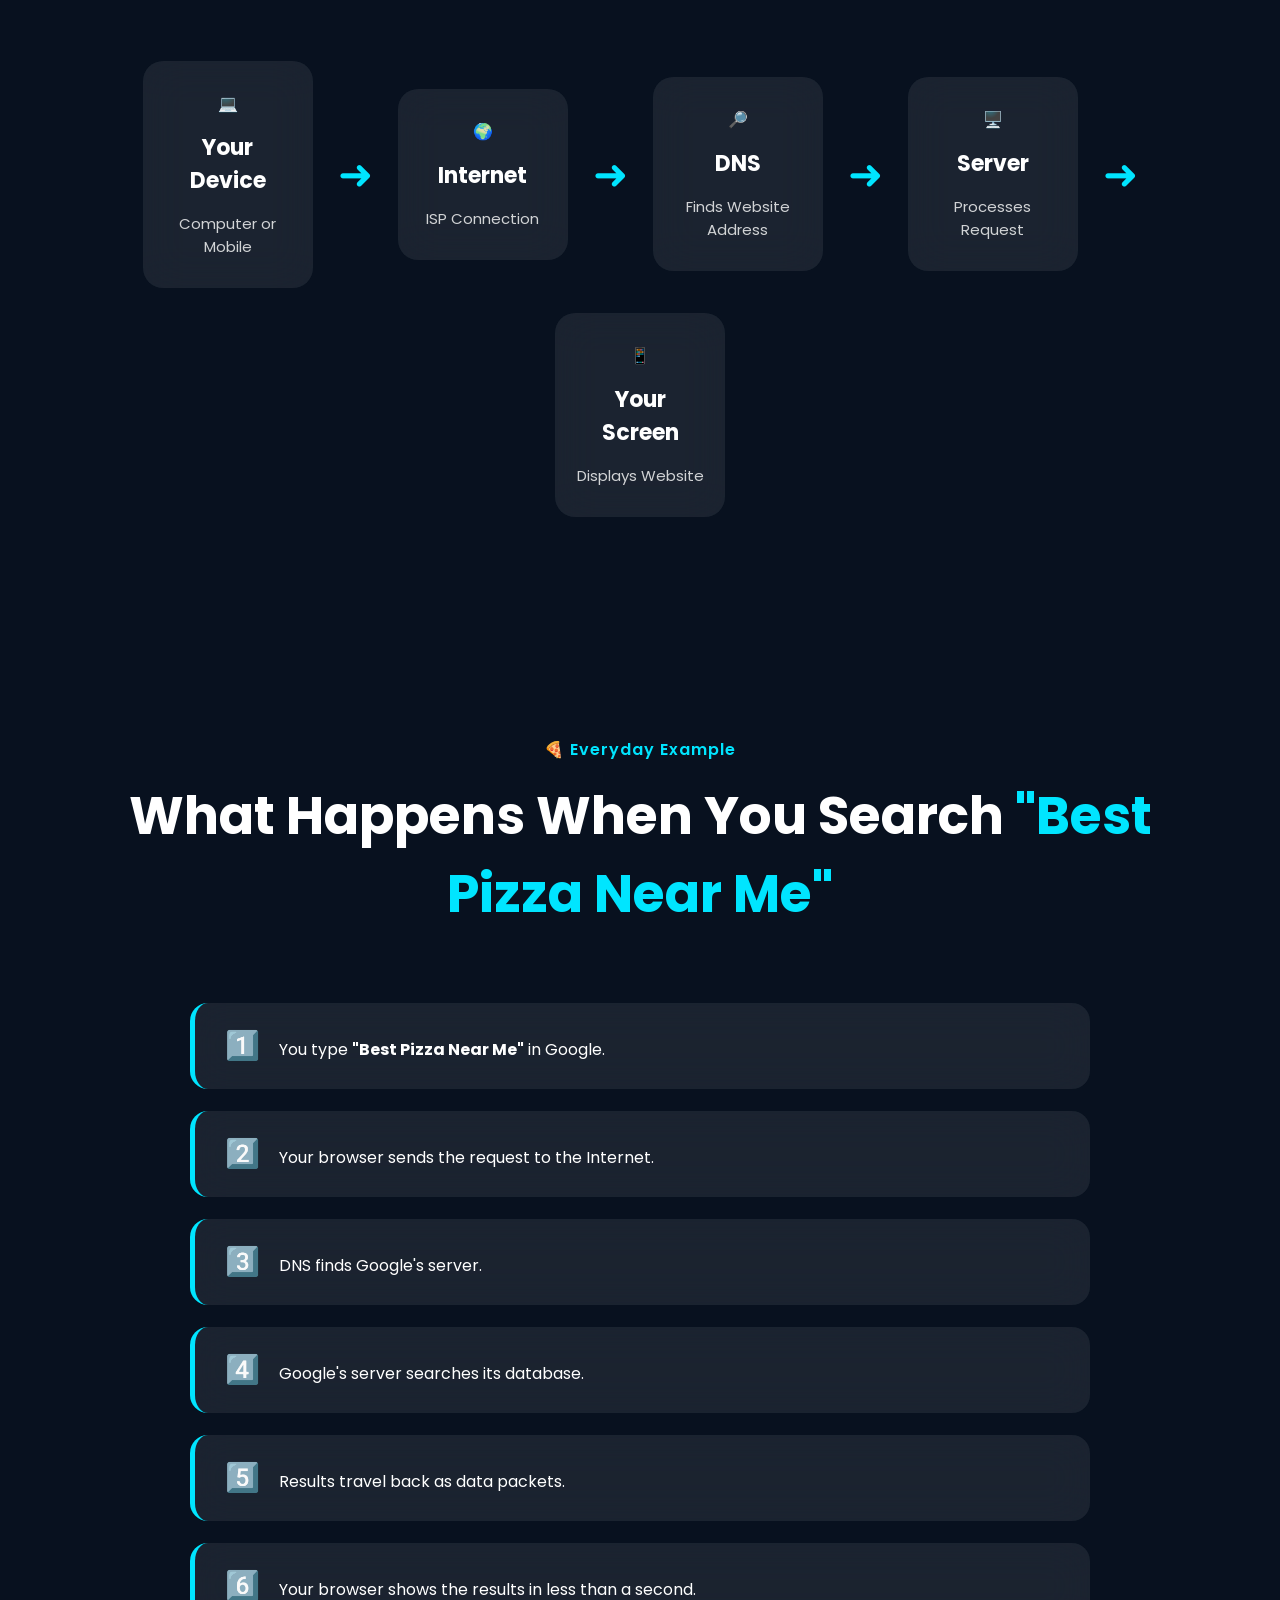
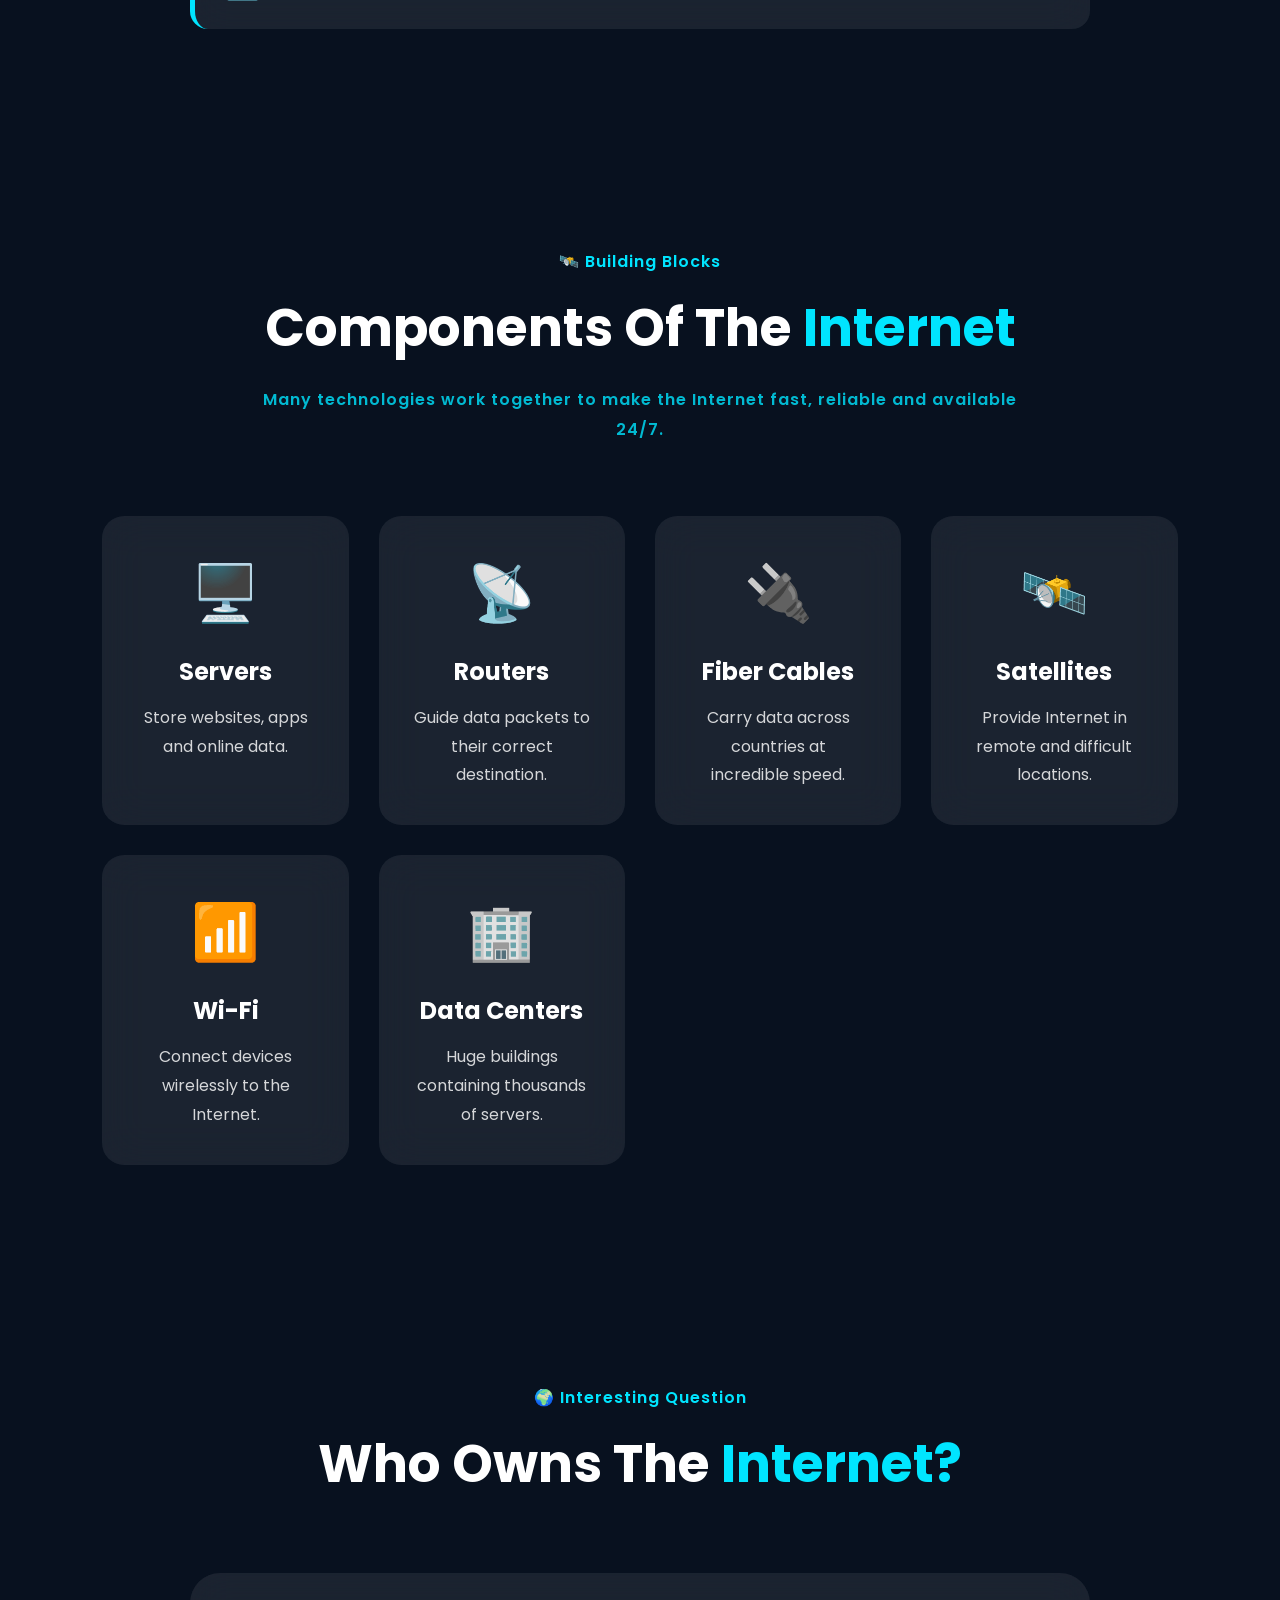
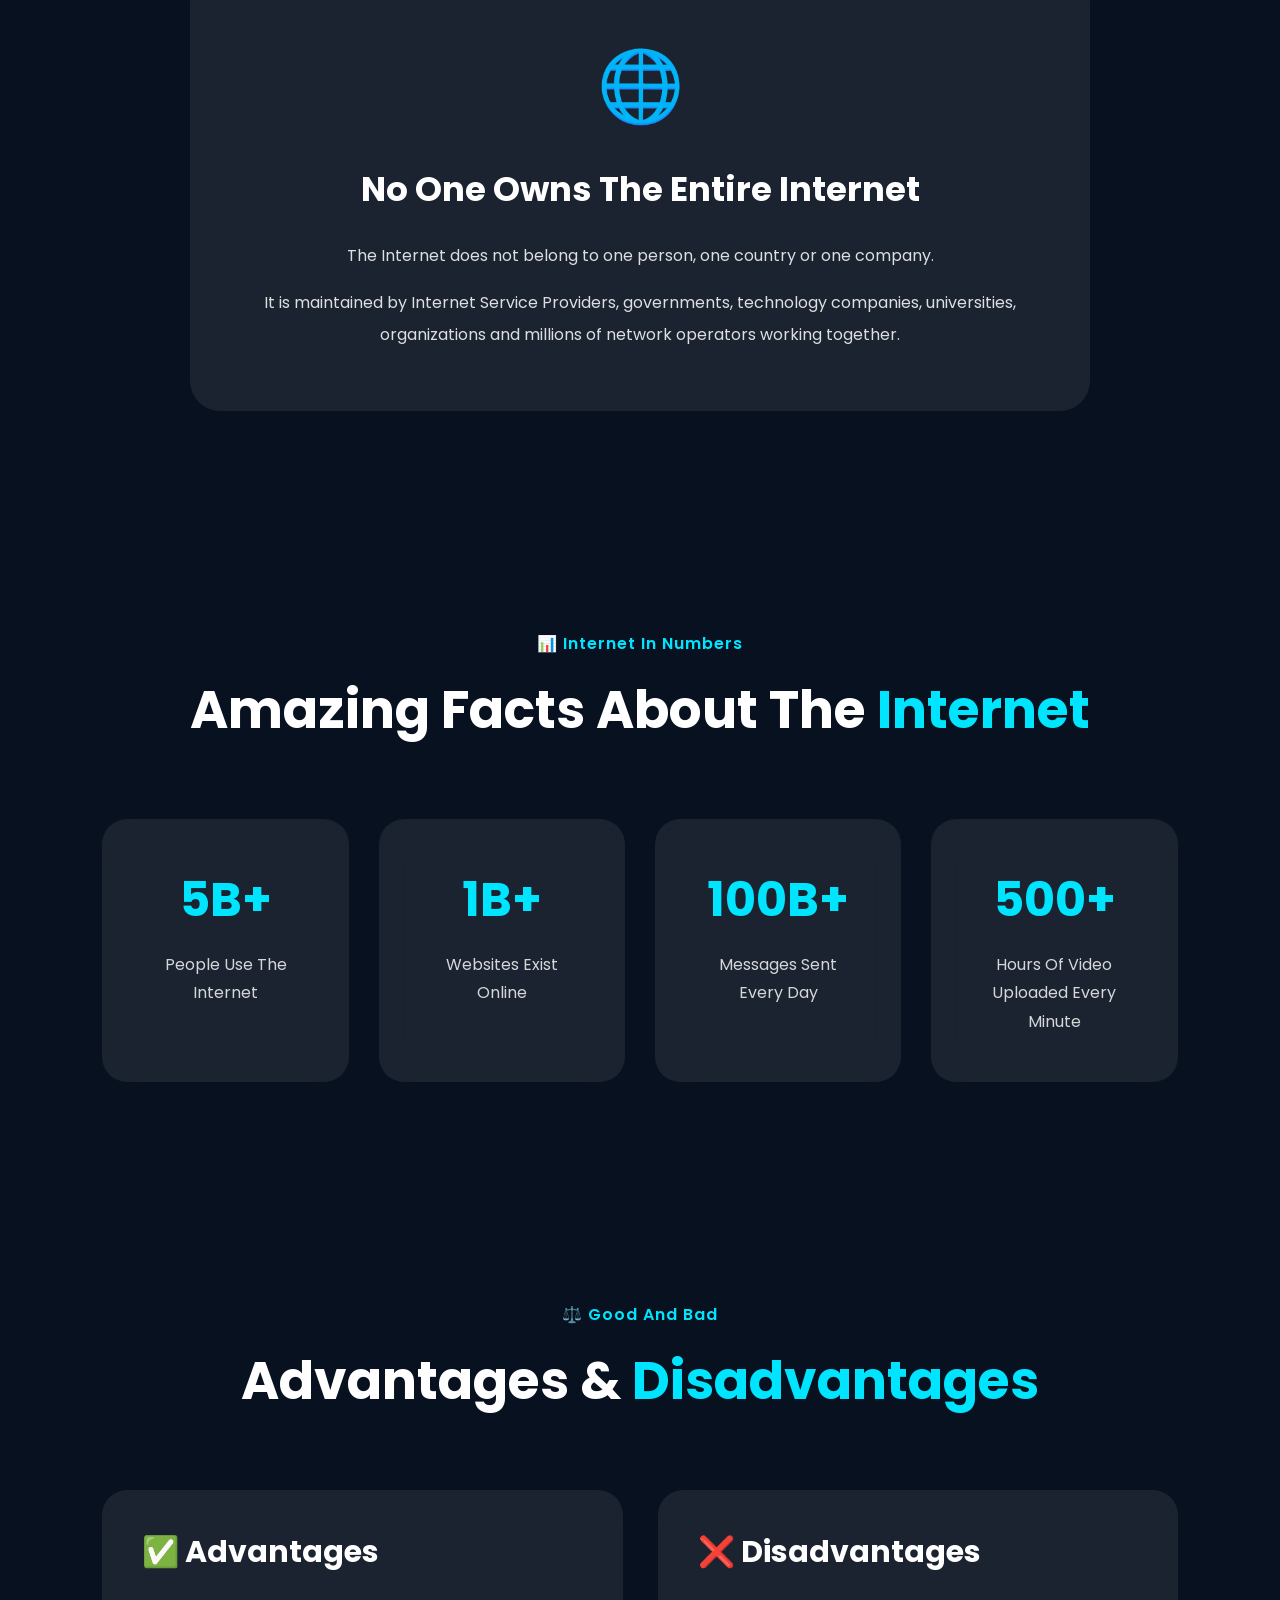
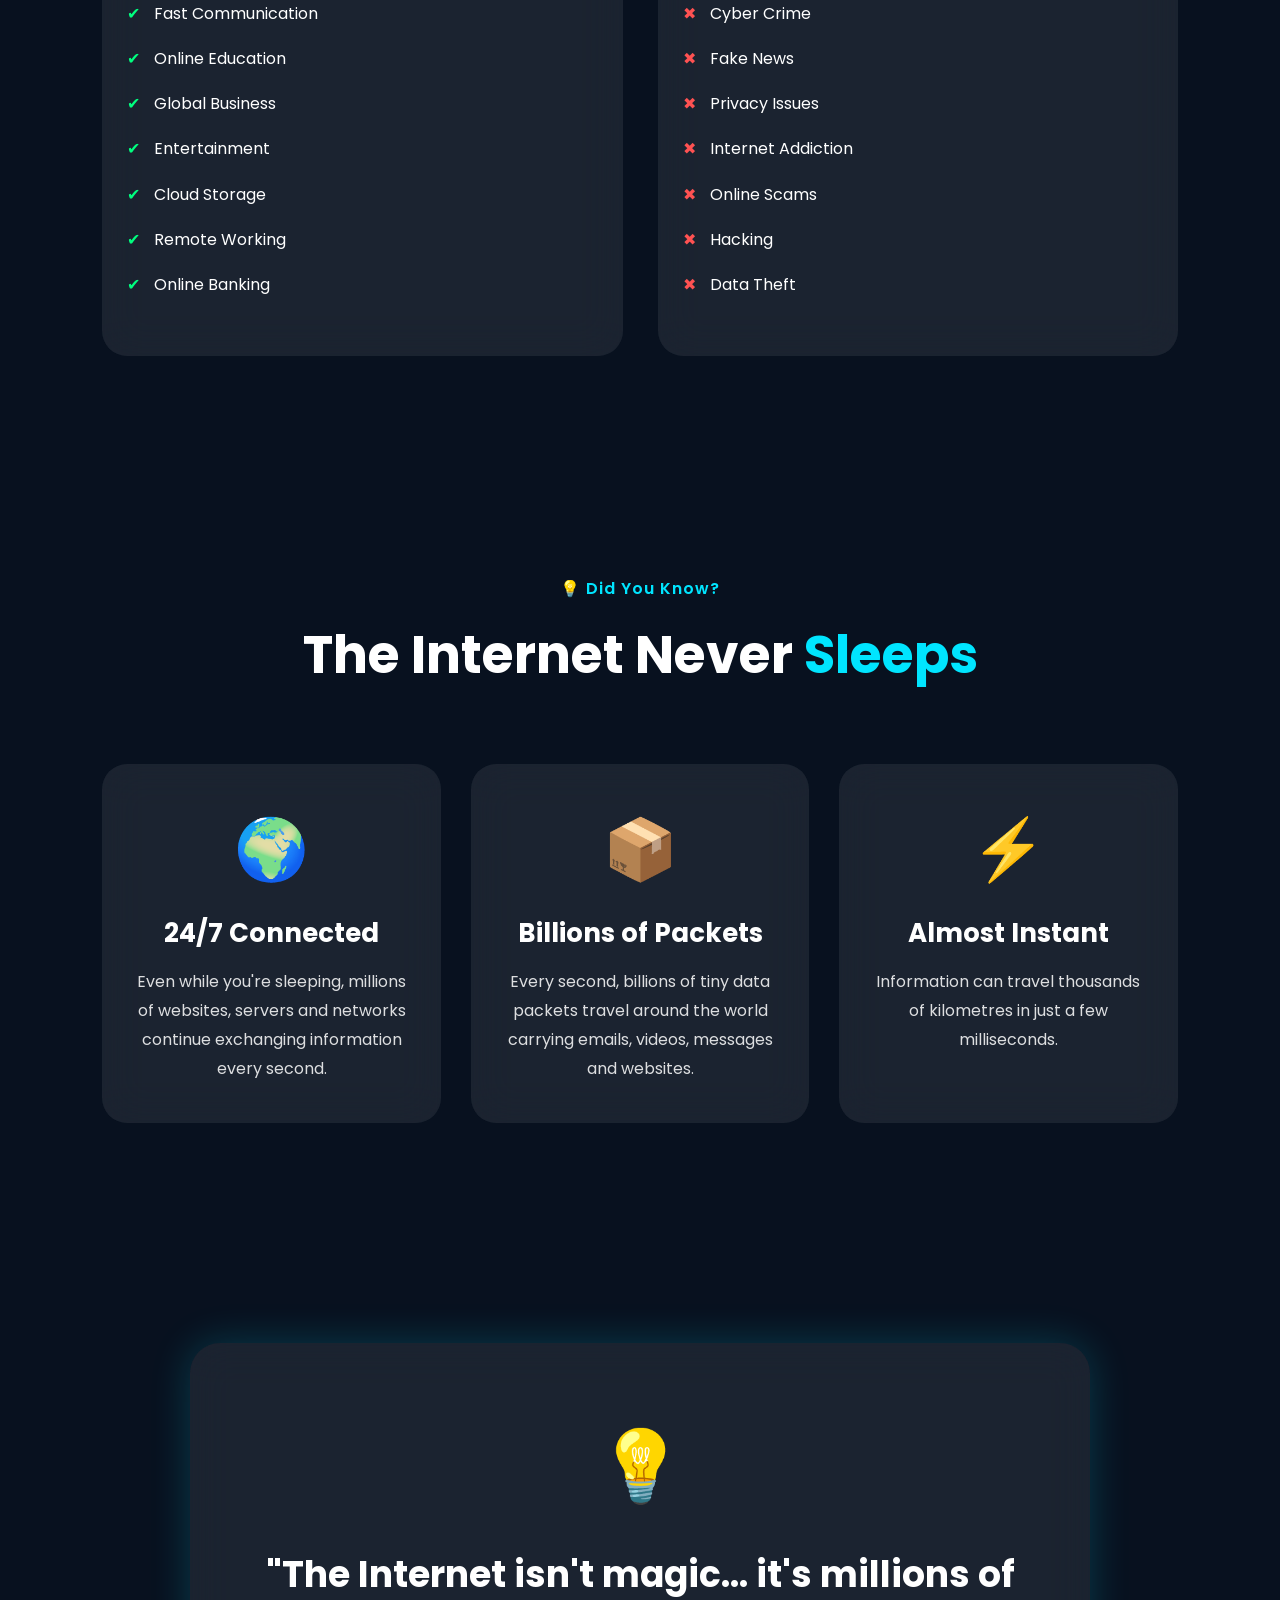
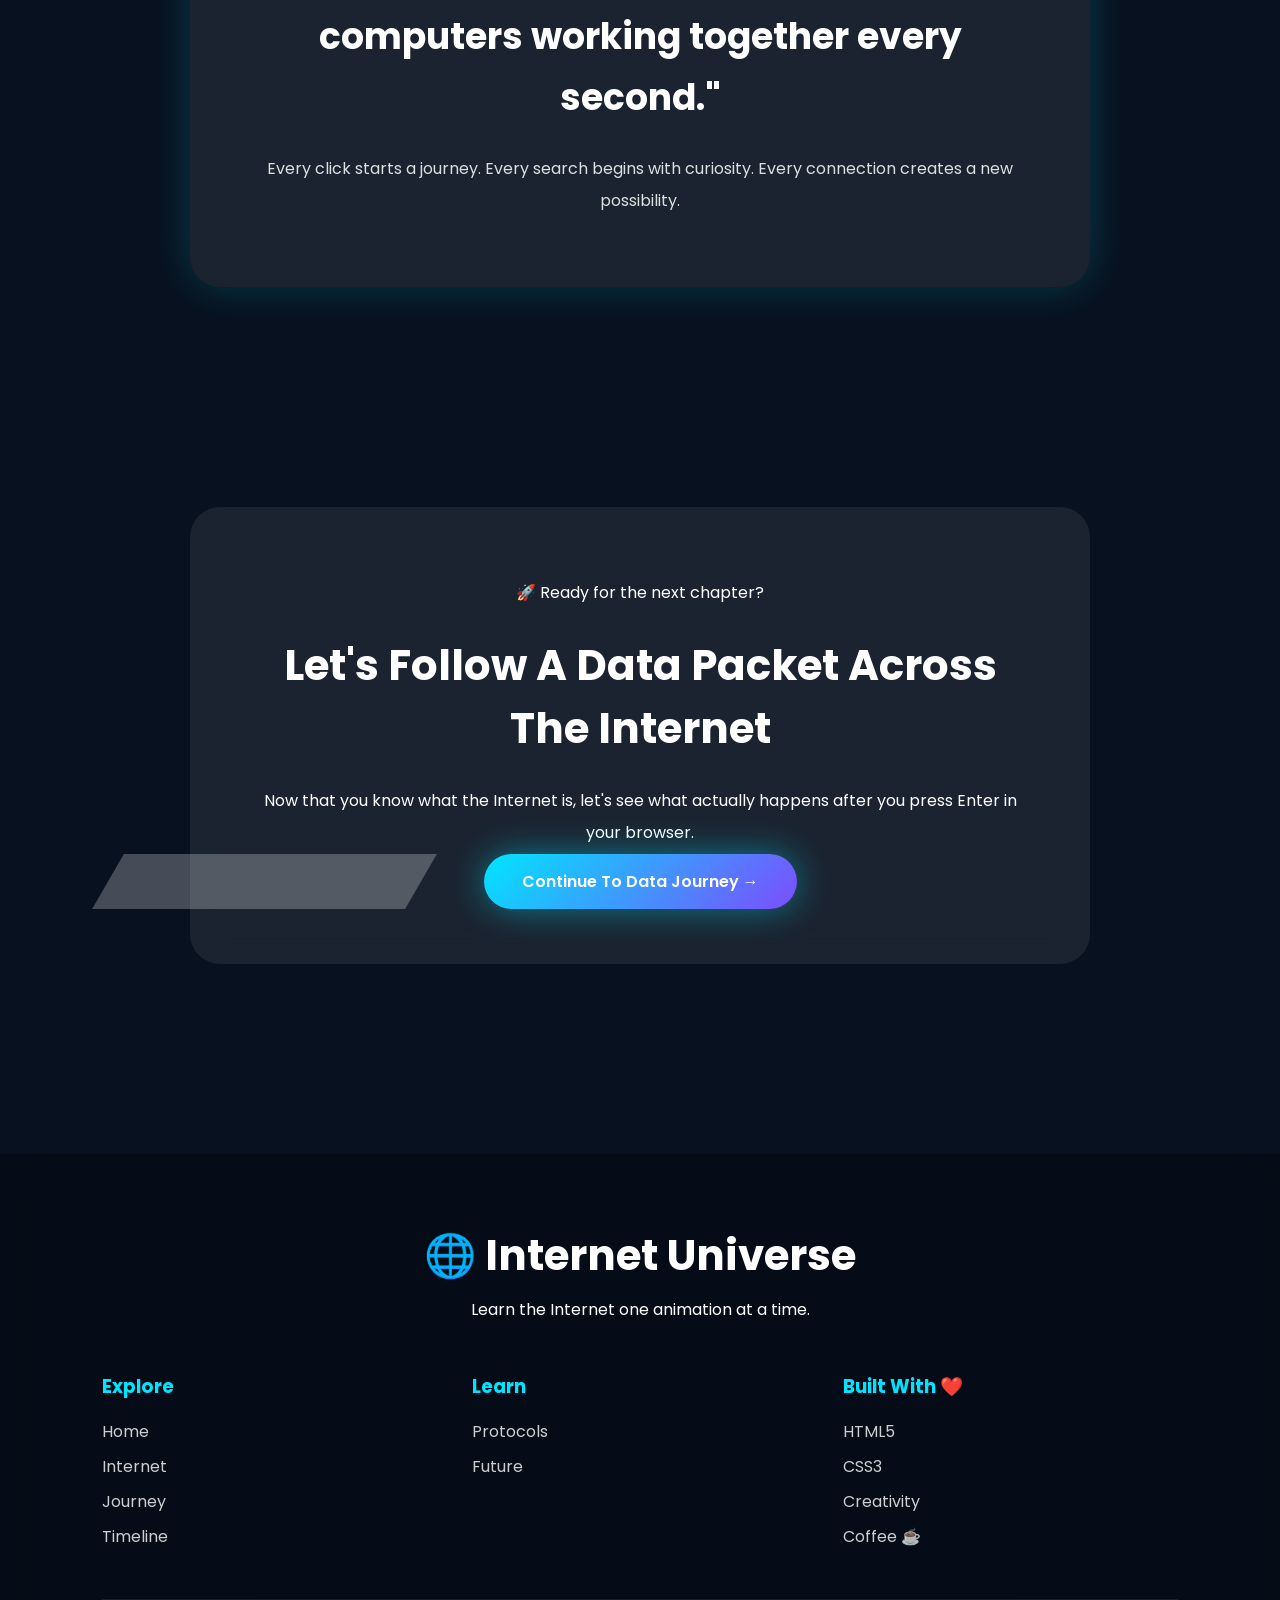
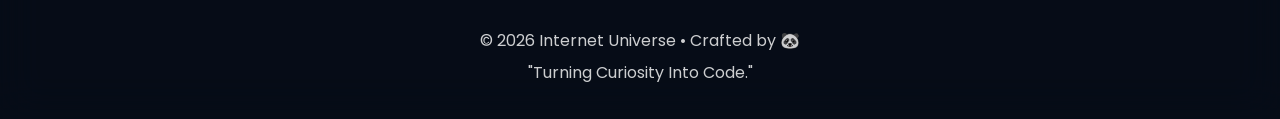
==== commit 070a19fb: "Update about.html" ====
--- a/about.html
+++ b/about.html
@@ -61,7 +61,7 @@
 
         <li><a href="about.html">Internet</a></li>
 
-        <li><a href="data-travel.html" class="active">Data Journey</a></li>
+        <li><a href="data-travel.html" class="active"> Journey</a></li>
 
         <li><a href="timeline.html">Timeline</a></li>
 
